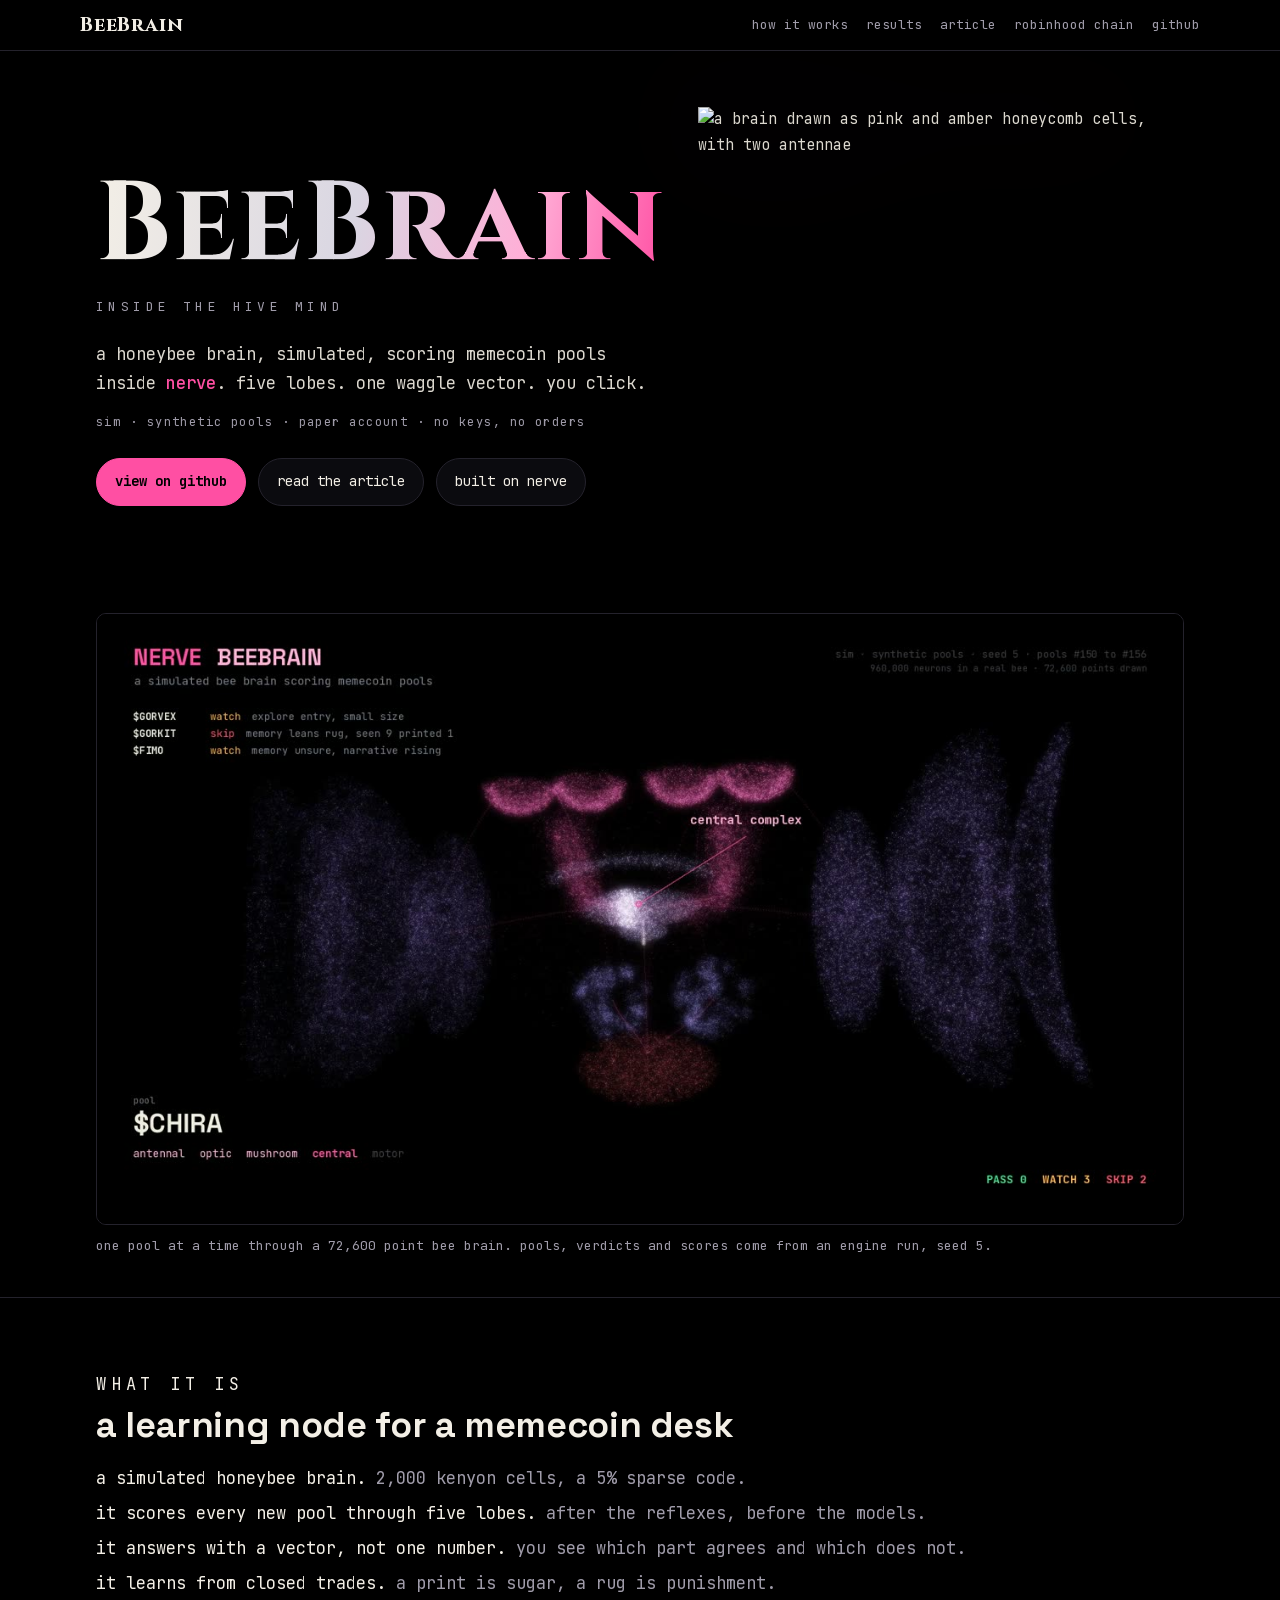
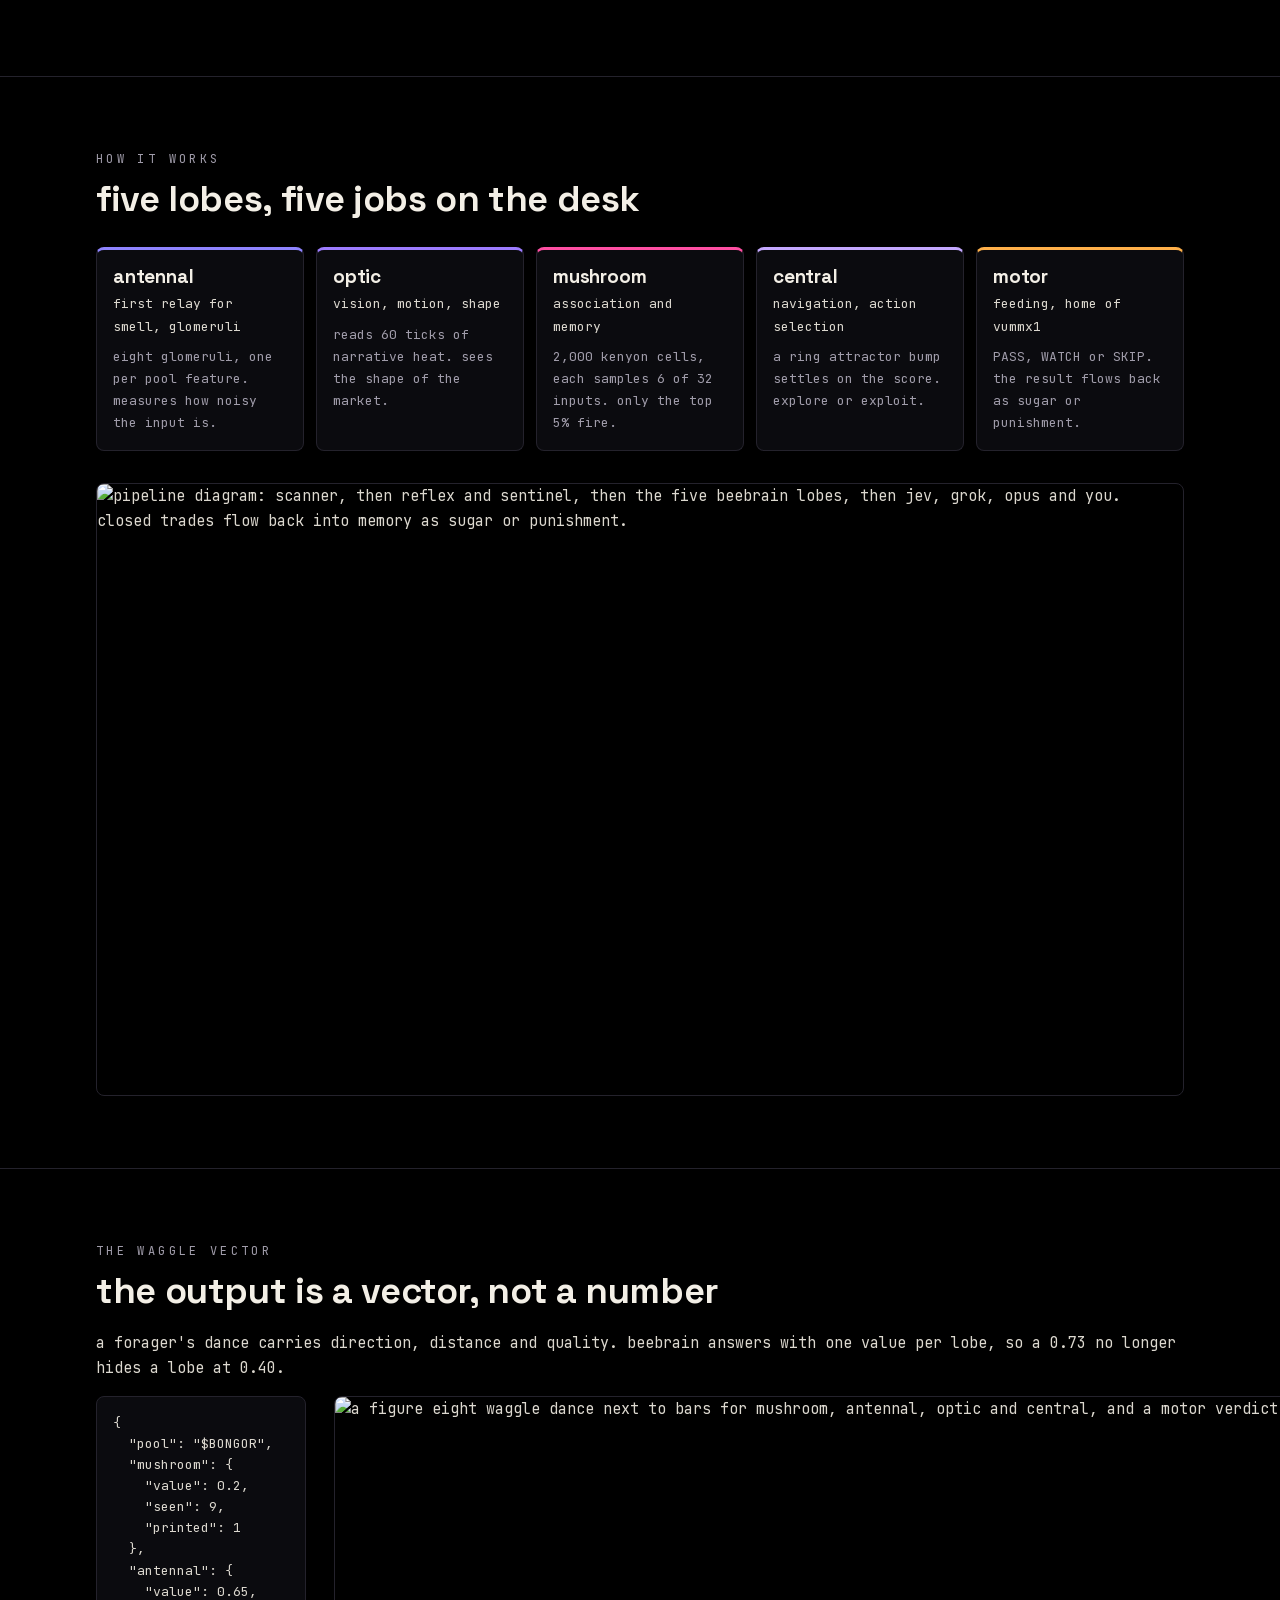
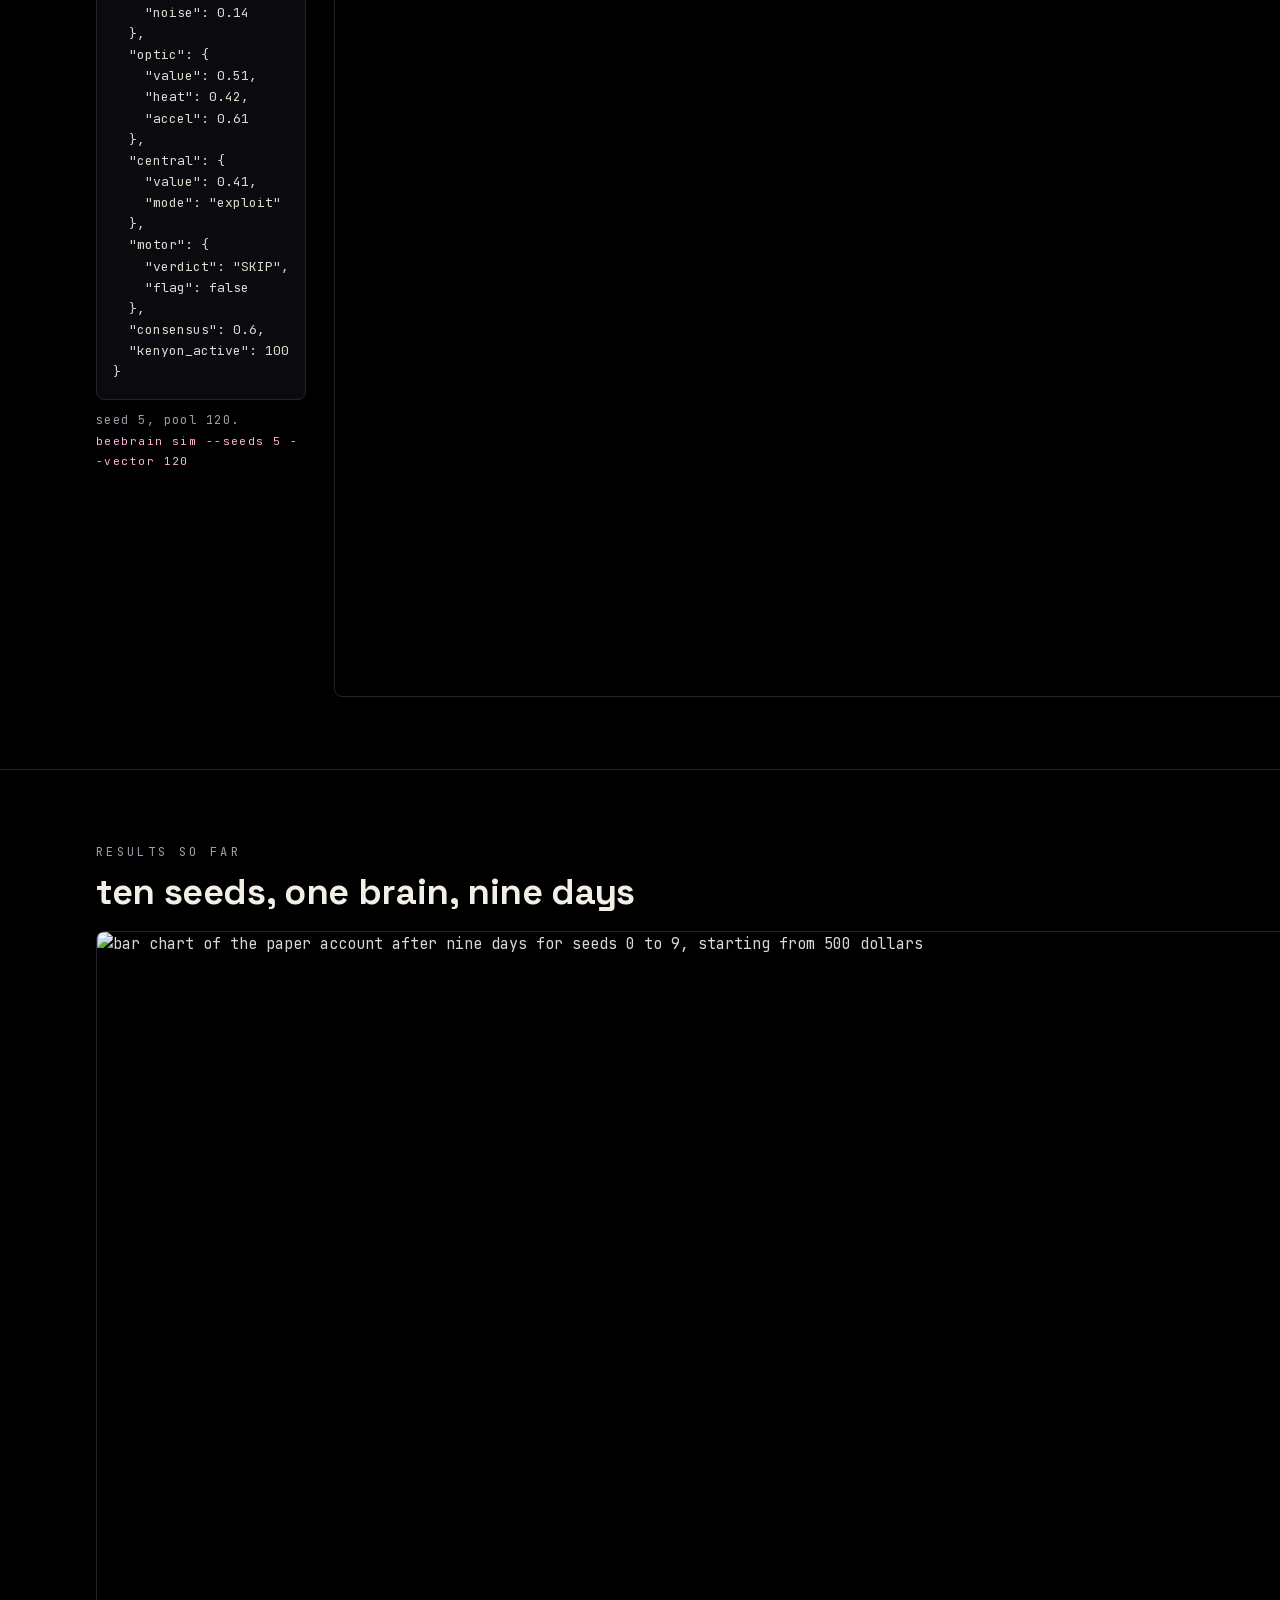
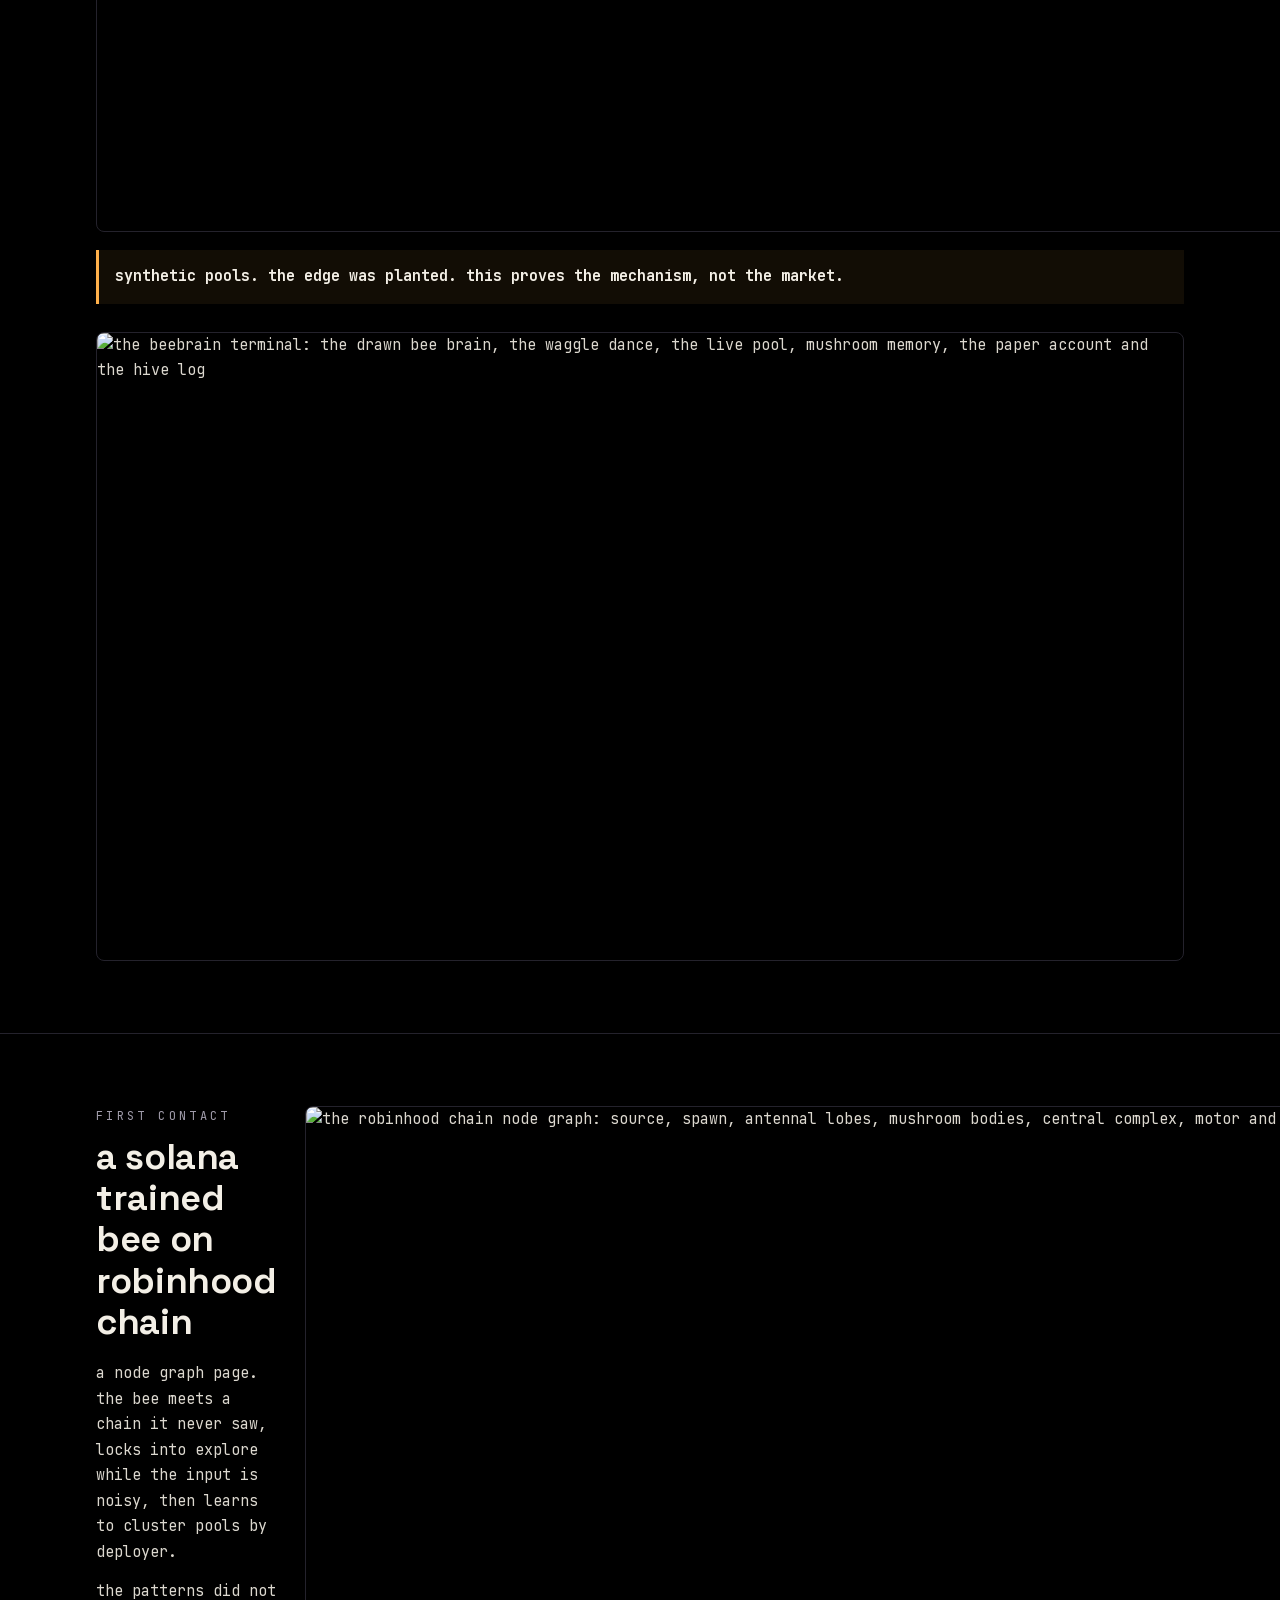
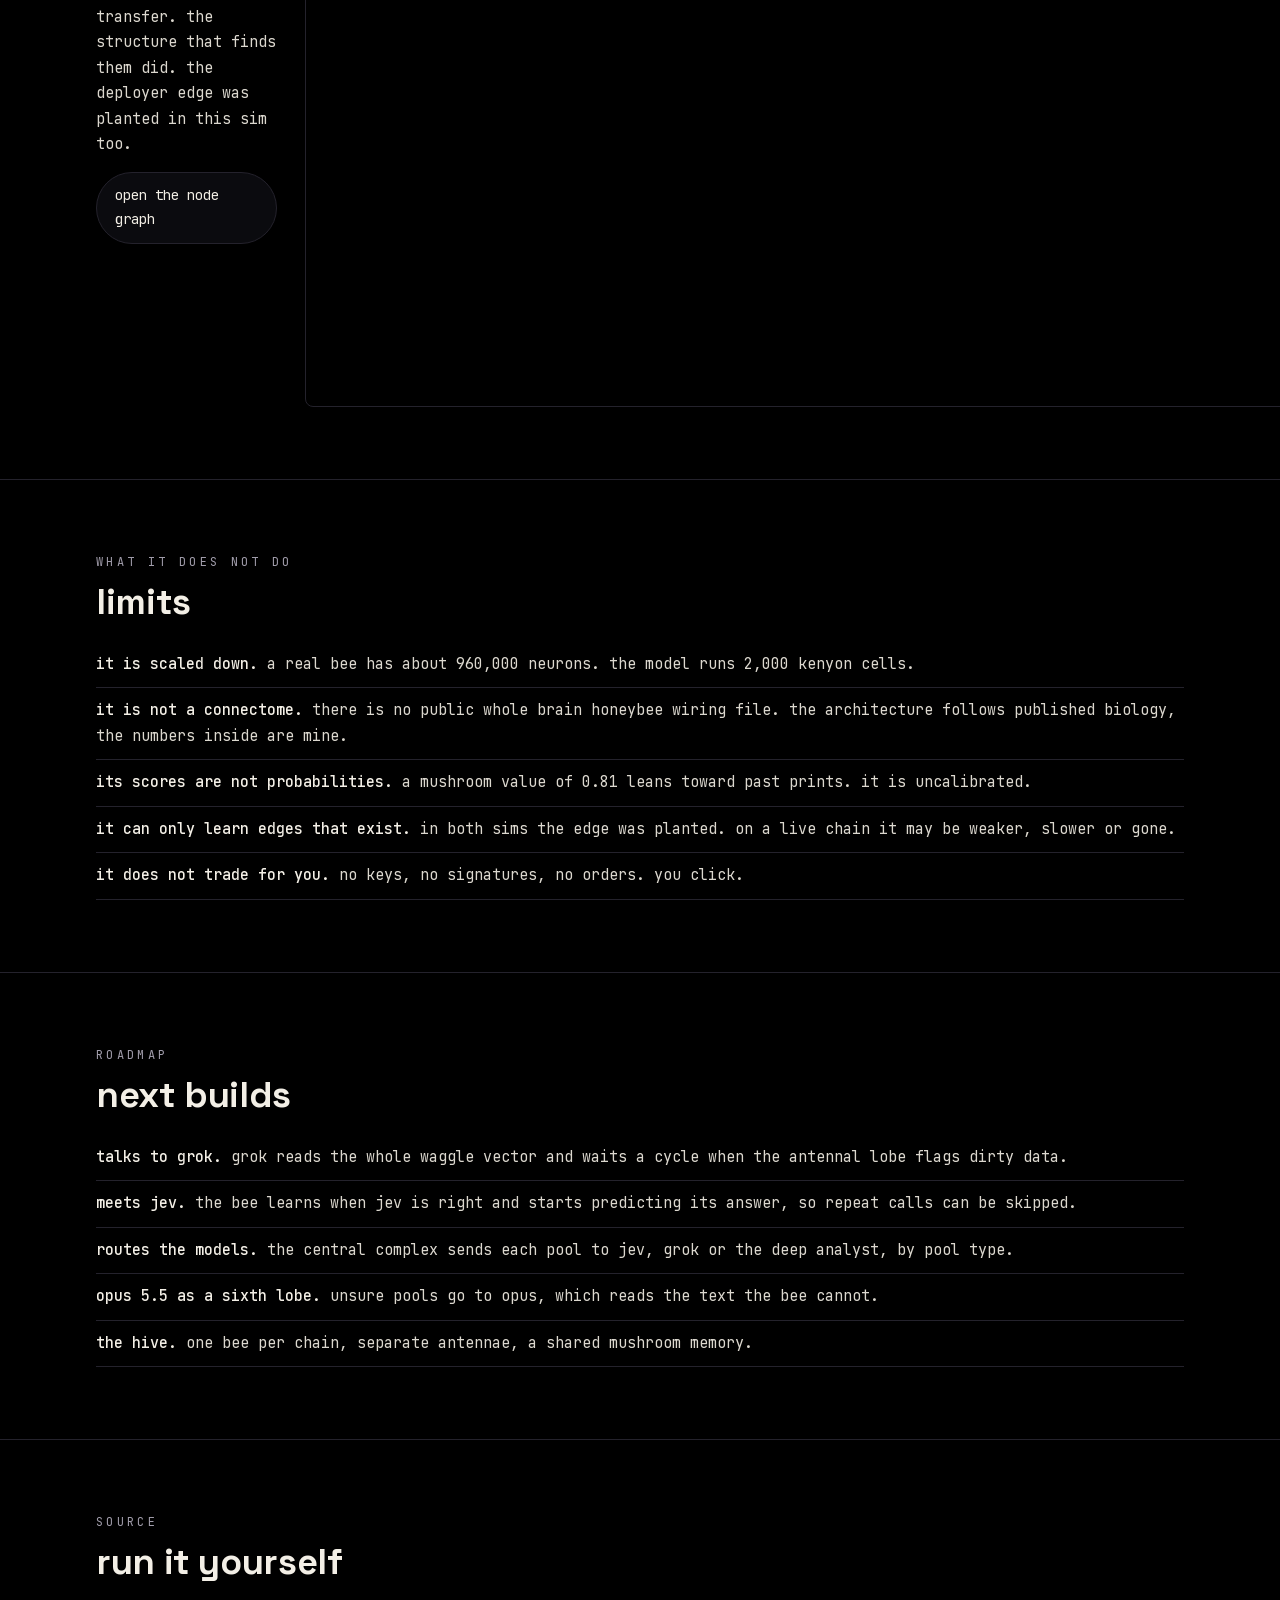
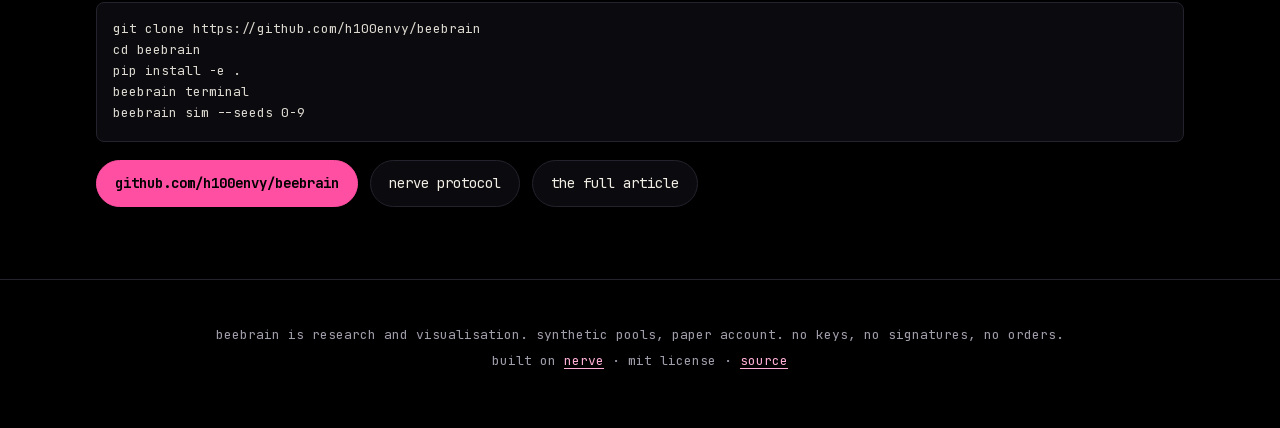
==== web/index.html @ fcd75af9 "add the static site web/index.html landing page with the 3d video (720p default, 1080p on wide scree" ====
<!doctype html>
<html lang="en">
<head>
<meta charset="utf-8">
<meta name="viewport" content="width=device-width, initial-scale=1">
<title>BeeBrain · NERVE</title>
<meta name="description" content="a honeybee brain, simulated, scoring memecoin pools inside nerve">
<meta name="theme-color" content="#000000">
<link rel="canonical" href="https://BEEBRAIN_DOMAIN/">
<meta property="og:type" content="website">
<meta property="og:site_name" content="BeeBrain">
<meta property="og:title" content="BeeBrain · NERVE">
<meta property="og:description" content="a honeybee brain, simulated, scoring memecoin pools inside nerve">
<meta property="og:url" content="https://BEEBRAIN_DOMAIN/">
<meta property="og:image" content="https://BEEBRAIN_DOMAIN/assets/brand/cover.png">
<meta property="og:image:width" content="1500">
<meta property="og:image:height" content="600">
<meta property="og:image:alt" content="a honeycomb brain with the BeeBrain wordmark">
<meta name="twitter:card" content="summary_large_image">
<meta name="twitter:title" content="BeeBrain · NERVE">
<meta name="twitter:description" content="a honeybee brain, simulated, scoring memecoin pools inside nerve">
<meta name="twitter:image" content="https://BEEBRAIN_DOMAIN/assets/brand/cover.png">
<link rel="icon" href="assets/brand/favicon.ico" sizes="any">
<link rel="icon" type="image/png" sizes="32x32" href="assets/brand/favicon-32.png">
<link rel="icon" type="image/png" sizes="16x16" href="assets/brand/favicon-16.png">
<link rel="apple-touch-icon" href="assets/brand/apple-touch-icon.png">
<link rel="preload" href="assets/fonts/jetbrainsmono-latin.woff2" as="font" type="font/woff2" crossorigin>
<link rel="preload" href="assets/fonts/cinzel-latin.woff2" as="font" type="font/woff2" crossorigin>
<link rel="stylesheet" href="assets/fonts/fonts.css">
<link rel="stylesheet" href="assets/site.css">
</head>
<body>
<a class="skip" href="#main">skip to content</a>
<header class="bar">
  <a class="mark" href="./">BeeBrain</a>
  <nav aria-label="site">
    <a href="#how">how it works</a>
    <a href="#results">results</a>
    <a href="article/">article</a>
    <a href="robinhood/">robinhood chain</a>
    <a href="https://github.com/h100envy/beebrain">github</a>
  </nav>
</header>

<main id="main">
<section class="hero">
  <div class="wrap">
    <div class="hero-grid">
      <div>
        <h1 class="wordmark">BeeBrain</h1>
        <p class="tagline">inside the hive mind</p>
        <p class="lede">a honeybee brain, simulated, scoring memecoin pools inside <b>nerve</b>. five lobes. one waggle vector. you click.</p>
        <p class="sim-tag">sim · synthetic pools · paper account · no keys, no orders</p>
        <div class="cta">
          <a class="btn primary" href="https://github.com/h100envy/beebrain">view on github</a>
          <a class="btn" href="article/">read the article</a>
          <a class="btn" href="https://github.com/h100envy/nerve">built on nerve</a>
        </div>
      </div>
      <div class="hero-art">
        <img src="assets/brand/avatar.png" width="800" height="800" alt="a brain drawn as pink and amber honeycomb cells, with two antennae">
      </div>
    </div>

    <div class="film">
      <figure>
        <div class="frame">
          <video autoplay muted loop playsinline preload="metadata" poster="assets/video/beebrain-3d-poster.jpg"
                 aria-label="a point cloud honeybee brain. a pool travels through the antennal lobes, optic lobes, mushroom bodies and central complex, and the motor lights up with the verdict.">
            <source src="assets/video/beebrain-3d-1080.mp4" type="video/mp4" media="(min-width: 1280px)">
            <source src="assets/video/beebrain-3d-720.mp4" type="video/mp4">
          </video>
          <img class="poster" src="assets/video/beebrain-3d-poster.jpg" width="1280" height="720" alt="the point cloud honeybee brain with a pool passing through the central complex">
        </div>
        <figcaption>one pool at a time through a 72,600 point bee brain. pools, verdicts and scores come from an engine run, seed 5.</figcaption>
      </figure>
    </div>
  </div>
</section>

<section id="what">
  <div class="wrap four">
    <p class="kicker">what it is</p>
    <h2>a learning node for a memecoin desk</h2>
    <p>a simulated honeybee brain. <span>2,000 kenyon cells, a 5% sparse code.</span></p>
    <p>it scores every new pool through five lobes. <span>after the reflexes, before the models.</span></p>
    <p>it answers with a vector, not one number. <span>you see which part agrees and which does not.</span></p>
    <p>it learns from closed trades. <span>a print is sugar, a rug is punishment.</span></p>
  </div>
</section>

<section id="how">
  <div class="wrap">
    <p class="kicker">how it works</p>
    <h2>five lobes, five jobs on the desk</h2>
    <div class="lobes">
      <div class="lobe" style="--c:#8f84ff">
        <h3>antennal</h3>
        <p class="bee">first relay for smell, glomeruli</p>
        <p>eight glomeruli, one per pool feature. measures how noisy the input is.</p>
      </div>
      <div class="lobe" style="--c:#9d7cff">
        <h3>optic</h3>
        <p class="bee">vision, motion, shape</p>
        <p>reads 60 ticks of narrative heat. sees the shape of the market.</p>
      </div>
      <div class="lobe" style="--c:#ff4fa3">
        <h3>mushroom</h3>
        <p class="bee">association and memory</p>
        <p>2,000 kenyon cells, each samples 6 of 32 inputs. only the top 5% fire.</p>
      </div>
      <div class="lobe" style="--c:#c4a8ff">
        <h3>central</h3>
        <p class="bee">navigation, action selection</p>
        <p>a ring attractor bump settles on the score. explore or exploit.</p>
      </div>
      <div class="lobe" style="--c:#ffb04a">
        <h3>motor</h3>
        <p class="bee">feeding, home of vummx1</p>
        <p>PASS, WATCH or SKIP. the result flows back as sugar or punishment.</p>
      </div>
    </div>
    <figure style="margin-top:32px">
      <img class="shot" src="assets/article/05-pipeline.png" width="1600" height="900" loading="lazy"
           alt="pipeline diagram: scanner, then reflex and sentinel, then the five beebrain lobes, then jev, grok, opus and you. closed trades flow back into memory as sugar or punishment.">
    </figure>
  </div>
</section>

<section id="waggle">
  <div class="wrap">
    <p class="kicker">the waggle vector</p>
    <h2>the output is a vector, not a number</h2>
    <p>a forager's dance carries direction, distance and quality. beebrain answers with one value per lobe, so a 0.73 no longer hides a lobe at 0.40.</p>
    <div class="two">
      <div>
        <!-- sim:vector -->
<pre><code>{
  &quot;pool&quot;: &quot;$BONGOR&quot;,
  &quot;mushroom&quot;: {
    &quot;value&quot;: 0.2,
    &quot;seen&quot;: 9,
    &quot;printed&quot;: 1
  },
  &quot;antennal&quot;: {
    &quot;value&quot;: 0.65,
    &quot;noise&quot;: 0.14
  },
  &quot;optic&quot;: {
    &quot;value&quot;: 0.51,
    &quot;heat&quot;: 0.42,
    &quot;accel&quot;: 0.61
  },
  &quot;central&quot;: {
    &quot;value&quot;: 0.41,
    &quot;mode&quot;: &quot;exploit&quot;
  },
  &quot;motor&quot;: {
    &quot;verdict&quot;: &quot;SKIP&quot;,
    &quot;flag&quot;: false
  },
  &quot;consensus&quot;: 0.6,
  &quot;kenyon_active&quot;: 100
}</code></pre>
<!-- /sim:vector -->
        <p class="sim-tag" style="margin-top:10px">seed 5, pool 120. <code>beebrain sim --seeds 5 --vector 120</code></p>
      </div>
      <figure>
        <img class="shot" src="assets/article/04-waggle-vector.png" width="1600" height="900" loading="lazy"
             alt="a figure eight waggle dance next to bars for mushroom, antennal, optic and central, and a motor verdict">
      </figure>
    </div>
  </div>
</section>

<section id="results">
  <div class="wrap">
    <p class="kicker">results so far</p>
    <h2>ten seeds, one brain, nine days</h2>
    <div class="two">
      <figure>
        <img class="shot" src="assets/article/06-solana-seeds.png" width="1600" height="900" loading="lazy"
             alt="bar chart of the paper account after nine days for seeds 0 to 9, starting from 500 dollars">
      </figure>
      <div>
        <!-- sim:seeds -->
<div class="table"><table><caption>paper account from $500, nine days of 40 synthetic pools, fees in. computed by <code>beebrain sim --seeds 0-9</code> when this page was built.</caption><thead><tr><th scope="col">run</th><th scope="col">final</th><th scope="col">trades</th><th scope="col">wins</th><th scope="col">max drawdown</th></tr></thead><tbody><tr class="up"><td>seed 6</td><td>$6,966</td><td>49</td><td>67%</td><td>-22%</td></tr><tr class="up"><td>seed 8</td><td>$6,661</td><td>43</td><td>65%</td><td>-15%</td></tr><tr class="up"><td>seed 4</td><td>$2,942</td><td>41</td><td>59%</td><td>-18%</td></tr><tr class="up"><td>seed 7</td><td>$1,998</td><td>39</td><td>62%</td><td>-22%</td></tr><tr class="up"><td>seed 1</td><td>$1,695</td><td>30</td><td>67%</td><td>-16%</td></tr><tr class="up"><td>seed 5</td><td>$1,526</td><td>40</td><td>55%</td><td>-22%</td></tr><tr class="up"><td>seed 9</td><td>$1,049</td><td>27</td><td>56%</td><td>-21%</td></tr><tr class="up"><td>seed 3</td><td>$754</td><td>22</td><td>36%</td><td>-20%</td></tr><tr class="up"><td>seed 0</td><td>$589</td><td>19</td><td>42%</td><td>-12%</td></tr><tr class="down"><td>seed 2</td><td>$486</td><td>25</td><td>44%</td><td>-31%</td></tr></tbody></table></div>
<!-- /sim:seeds -->
      </div>
    </div>
    <p class="caveat"><strong>synthetic pools. the edge was planted. this proves the mechanism, not the market.</strong></p>
    <figure style="margin-top:28px">
      <img class="shot" src="assets/article/07-terminal-solana.png" width="1620" height="936" loading="lazy"
           alt="the beebrain terminal: the drawn bee brain, the waggle dance, the live pool, mushroom memory, the paper account and the hive log">
    </figure>
  </div>
</section>

<section id="robinhood">
  <div class="wrap two">
    <div>
      <p class="kicker">first contact</p>
      <h2>a solana trained bee on robinhood chain</h2>
      <p>a node graph page. the bee meets a chain it never saw, locks into explore while the input is noisy, then learns to cluster pools by deployer.</p>
      <p>the patterns did not transfer. the structure that finds them did. the deployer edge was planted in this sim too.</p>
      <div class="links"><a class="btn" href="robinhood/">open the node graph</a></div>
    </div>
    <figure>
      <img class="shot" src="assets/article/08-robinhood-first-contact.png" width="1600" height="900" loading="lazy"
           alt="the robinhood chain node graph: source, spawn, antennal lobes, mushroom bodies, central complex, motor and you">
    </figure>
  </div>
</section>

<section id="limits">
  <div class="wrap">
    <p class="kicker">what it does not do</p>
    <h2>limits</h2>
    <ul class="plain">
      <li><b>it is scaled down.</b> a real bee has about 960,000 neurons. the model runs 2,000 kenyon cells.</li>
      <li><b>it is not a connectome.</b> there is no public whole brain honeybee wiring file. the architecture follows published biology, the numbers inside are mine.</li>
      <li><b>its scores are not probabilities.</b> a mushroom value of 0.81 leans toward past prints. it is uncalibrated.</li>
      <li><b>it can only learn edges that exist.</b> in both sims the edge was planted. on a live chain it may be weaker, slower or gone.</li>
      <li><b>it does not trade for you.</b> no keys, no signatures, no orders. you click.</li>
    </ul>
  </div>
</section>

<section id="roadmap">
  <div class="wrap">
    <p class="kicker">roadmap</p>
    <h2>next builds</h2>
    <ul class="plain">
      <li><b>talks to grok.</b> grok reads the whole waggle vector and waits a cycle when the antennal lobe flags dirty data.</li>
      <li><b>meets jev.</b> the bee learns when jev is right and starts predicting its answer, so repeat calls can be skipped.</li>
      <li><b>routes the models.</b> the central complex sends each pool to jev, grok or the deep analyst, by pool type.</li>
      <li><b>opus 5.5 as a sixth lobe.</b> unsure pools go to opus, which reads the text the bee cannot.</li>
      <li><b>the hive.</b> one bee per chain, separate antennae, a shared mushroom memory.</li>
    </ul>
  </div>
</section>

<section id="links">
  <div class="wrap">
    <p class="kicker">source</p>
    <h2>run it yourself</h2>
    <pre><code>git clone https://github.com/h100envy/beebrain
cd beebrain
pip install -e .
beebrain terminal
beebrain sim --seeds 0-9</code></pre>
    <div class="links" style="margin-top:18px">
      <a class="btn primary" href="https://github.com/h100envy/beebrain">github.com/h100envy/beebrain</a>
      <a class="btn" href="https://github.com/h100envy/nerve">nerve protocol</a>
      <a class="btn" href="article/">the full article</a>
    </div>
  </div>
</section>
</main>

<footer class="foot">
  <p>beebrain is research and visualisation. synthetic pools, paper account. no keys, no signatures, no orders.</p>
  <p>built on <a href="https://github.com/h100envy/nerve">nerve</a> · mit license · <a href="https://github.com/h100envy/beebrain">source</a></p>
</footer>
<script>
  // reduced motion: keep the poster, never start the video
  (function () {
    var v = document.querySelector(".frame video");
    if (!v || !window.matchMedia) return;
    var mq = window.matchMedia("(prefers-reduced-motion: reduce)");
    function apply() { if (mq.matches) { v.pause(); v.removeAttribute("autoplay"); } else { v.play().catch(function () {}); } }
    apply();
    if (mq.addEventListener) mq.addEventListener("change", apply);
  })();
</script>
</body>
</html>
---- web/assets/fonts/fonts.css ----
/* self hosted, latin subset. licenses: OFL-*.txt in this folder */
@font-face{font-family:"Cinzel";font-style:normal;font-weight:400 900;font-display:swap;src:url("cinzel-latin.woff2") format("woff2")}
@font-face{font-family:"Space Grotesk";font-style:normal;font-weight:300 700;font-display:swap;src:url("spacegrotesk-latin.woff2") format("woff2")}
@font-face{font-family:"JetBrains Mono";font-style:normal;font-weight:100 800;font-display:swap;src:url("jetbrainsmono-latin.woff2") format("woff2")}
---- web/assets/site.css ----
/* beebrain site. black, pink, soft pink, amber, bone. no framework. */
:root {
  --bg: #000;
  --panel: #0b0b0f;
  --line: #24222c;
  --pink: #ff4fa3;
  --pink-soft: #ffafd7;
  --amber: #ffb04a;
  --bone: #f3efe6;
  --text: #dcd8cf;
  --dim: #a09caa;
  --faint: #6f6b78;
  --green: #3fe08a;
  --red: #ff6b7e;
  --mono: "JetBrains Mono", ui-monospace, Menlo, Consolas, monospace;
  --sans: "Space Grotesk", system-ui, -apple-system, sans-serif;
  --serif: "Cinzel", Georgia, serif;
  --w: 1120px;
  color-scheme: dark;
}

*, *::before, *::after { box-sizing: border-box; }
html { -webkit-text-size-adjust: 100%; scroll-behavior: smooth; }
body {
  margin: 0; background: var(--bg); color: var(--text);
  font: 15px/1.7 var(--mono); overflow-x: hidden;
}
img, video { max-width: 100%; height: auto; display: block; }
a { color: var(--pink-soft); text-underline-offset: 3px; text-decoration-thickness: 1px; }
a:hover { color: var(--pink); }
:focus-visible { outline: 2px solid var(--amber); outline-offset: 3px; border-radius: 2px; }
code { font-family: var(--mono); font-size: .92em; color: var(--pink-soft); }
h1, h2, h3 { font-family: var(--sans); color: var(--bone); letter-spacing: -.01em; line-height: 1.15; font-weight: 700; }
h2 { font-size: clamp(26px, 4vw, 36px); margin: 0 0 18px; }
h3 { font-size: 19px; margin: 0 0 6px; }
p { margin: 0 0 14px; }
strong { color: var(--bone); }

.skip { position: absolute; left: -9999px; top: 8px; background: var(--amber); color: #000; padding: 8px 12px; z-index: 10; }
.skip:focus { left: 8px; }

/* top bar */
.bar {
  position: sticky; top: 0; z-index: 5; display: flex; align-items: center; justify-content: space-between;
  gap: 16px; padding: 14px max(16px, calc((100% - var(--w)) / 2));
  background: rgba(0, 0, 0, .82); backdrop-filter: blur(8px); border-bottom: 1px solid var(--line);
}
.mark { font: 700 20px/1 var(--serif); letter-spacing: .04em; color: var(--bone); text-decoration: none; }
.bar nav { display: flex; gap: 18px; flex-wrap: wrap; justify-content: flex-end; }
.bar nav a { color: var(--dim); text-decoration: none; font-size: 13px; }
.bar nav a:hover { color: var(--bone); }

.wrap { max-width: var(--w); margin: 0 auto; padding: 0 16px; }
section { padding: 72px 0; border-top: 1px solid var(--line); }
.kicker { font-size: 12px; letter-spacing: .28em; text-transform: uppercase; color: var(--dim); margin: 0 0 10px; }
.sim-tag { font-size: 12px; letter-spacing: .12em; color: var(--dim); margin: 0; }

/* hero */
.hero { padding: 56px 0 40px; border-top: 0; }
.hero-grid { display: grid; grid-template-columns: 1.05fr .95fr; gap: 32px; align-items: center; }
.wordmark {
  font: 700 clamp(52px, 10vw, 112px)/1 var(--serif); letter-spacing: .02em; margin: 0 0 14px;
  background: linear-gradient(100deg, var(--bone) 0%, #d9d6e2 45%, var(--pink-soft) 75%, var(--pink) 100%);
  -webkit-background-clip: text; background-clip: text; color: transparent;
}
.tagline { font-size: 13px; letter-spacing: .34em; text-transform: uppercase; color: var(--dim); margin: 0 0 22px; }
.lede { font-size: 17px; color: var(--text); max-width: 34em; }
.lede b { color: var(--pink); font-weight: 500; }
.cta { display: flex; gap: 12px; flex-wrap: wrap; margin-top: 26px; }
.btn {
  display: inline-block; padding: 11px 18px; border: 1px solid var(--line); border-radius: 999px;
  color: var(--bone); text-decoration: none; font-size: 14px; background: var(--panel);
}
.btn:hover { border-color: var(--pink); color: var(--bone); }
.btn.primary { background: var(--pink); border-color: var(--pink); color: #000; font-weight: 700; }
.btn.primary:hover { background: var(--pink-soft); border-color: var(--pink-soft); color: #000; }
.hero-art img { width: 100%; max-width: 520px; margin-left: auto; filter: drop-shadow(0 0 60px rgba(255, 79, 163, .18)); }

.film { margin-top: 44px; }
.film figure { margin: 0; }
.frame { position: relative; border: 1px solid var(--line); border-radius: 10px; overflow: hidden; background: #000; aspect-ratio: 16 / 9; }
.frame video, .frame .poster { width: 100%; height: 100%; object-fit: cover; }
.frame .poster { display: none; }
.film figcaption { font-size: 13px; color: var(--dim); margin-top: 10px; }
@media (prefers-reduced-motion: reduce) {
  html { scroll-behavior: auto; }
  .frame video { display: none; }
  .frame .poster { display: block; }
}

/* blocks */
.four p { font-size: 17px; margin: 0 0 6px; color: var(--bone); }
.four p span { color: var(--dim); }
.lobes { display: grid; grid-template-columns: repeat(5, 1fr); gap: 12px; margin-top: 26px; }
.lobe { border: 1px solid var(--line); border-top: 3px solid var(--c, var(--pink)); border-radius: 8px; padding: 16px; background: var(--panel); }
.lobe p { font-size: 13px; color: var(--dim); margin: 0; }
.lobe .bee { color: var(--text); margin-bottom: 8px; }
.two { display: grid; grid-template-columns: 1fr 1fr; gap: 28px; align-items: start; }
pre { margin: 0; background: var(--panel); border: 1px solid var(--line); border-radius: 8px; padding: 16px; overflow-x: auto; font-size: 13px; line-height: 1.55; }
pre code { color: var(--text); font-size: 13px; }
figure { margin: 0; }
.shot { border: 1px solid var(--line); border-radius: 8px; }
.caveat { margin-top: 18px; padding: 14px 16px; border-left: 3px solid var(--amber); background: #120d05; color: var(--bone); }
.table { overflow-x: auto; margin: 18px 0; }
table { width: 100%; border-collapse: collapse; font-size: 14px; }
caption { text-align: left; color: var(--dim); font-size: 13px; padding-bottom: 8px; }
th, td { text-align: left; padding: 8px 10px; border-bottom: 1px solid var(--line); vertical-align: top; }
th { color: var(--bone); font-weight: 500; }
tr.up td:nth-child(2) { color: var(--green); }
tr.down td:nth-child(2) { color: var(--red); }
ul.plain { list-style: none; padding: 0; margin: 0; }
ul.plain li { padding: 10px 0; border-bottom: 1px solid var(--line); }
ul.plain li b { color: var(--bone); font-weight: 500; }
.links { display: flex; gap: 12px; flex-wrap: wrap; }

.foot { padding: 40px 16px 56px; text-align: center; color: var(--dim); font-size: 13px; border-top: 1px solid var(--line); }
.foot p { margin: 4px 0; }

/* article */
.article main { max-width: 760px; margin: 0 auto; padding: 40px 16px 24px; }
.prose h1 { font-size: clamp(30px, 5vw, 44px); margin: 18px 0 10px; }
.prose h2 { font-size: clamp(22px, 3.4vw, 28px); margin: 48px 0 14px; }
.prose img { border-radius: 8px; border: 1px solid var(--line); margin: 8px 0; }
.prose figure { margin: 24px 0; }
.prose figcaption { font-size: 12px; color: var(--dim); margin-top: 6px; }
.prose ul, .prose ol { padding-left: 22px; }
.prose li { margin: 6px 0; }

/* 404 */
.lost { min-height: 70vh; display: grid; place-content: center; text-align: center; padding: 16px; }
.lost h1 { font: 700 clamp(48px, 12vw, 96px)/1 var(--serif); margin: 0 0 12px; }

@media (max-width: 900px) {
  .hero-grid, .two { grid-template-columns: 1fr; }
  .hero-art { order: -1; }
  .hero-art img { margin: 0 auto; max-width: 340px; }
  .lobes { grid-template-columns: 1fr 1fr; }
}
@media (max-width: 480px) {
  body { font-size: 14px; }
  section { padding: 52px 0; }
  .lobes { grid-template-columns: 1fr; }
  .bar nav { gap: 12px; }
  .bar nav a { font-size: 12px; }
  .lede { font-size: 15px; }
  .tagline { letter-spacing: .2em; }
}
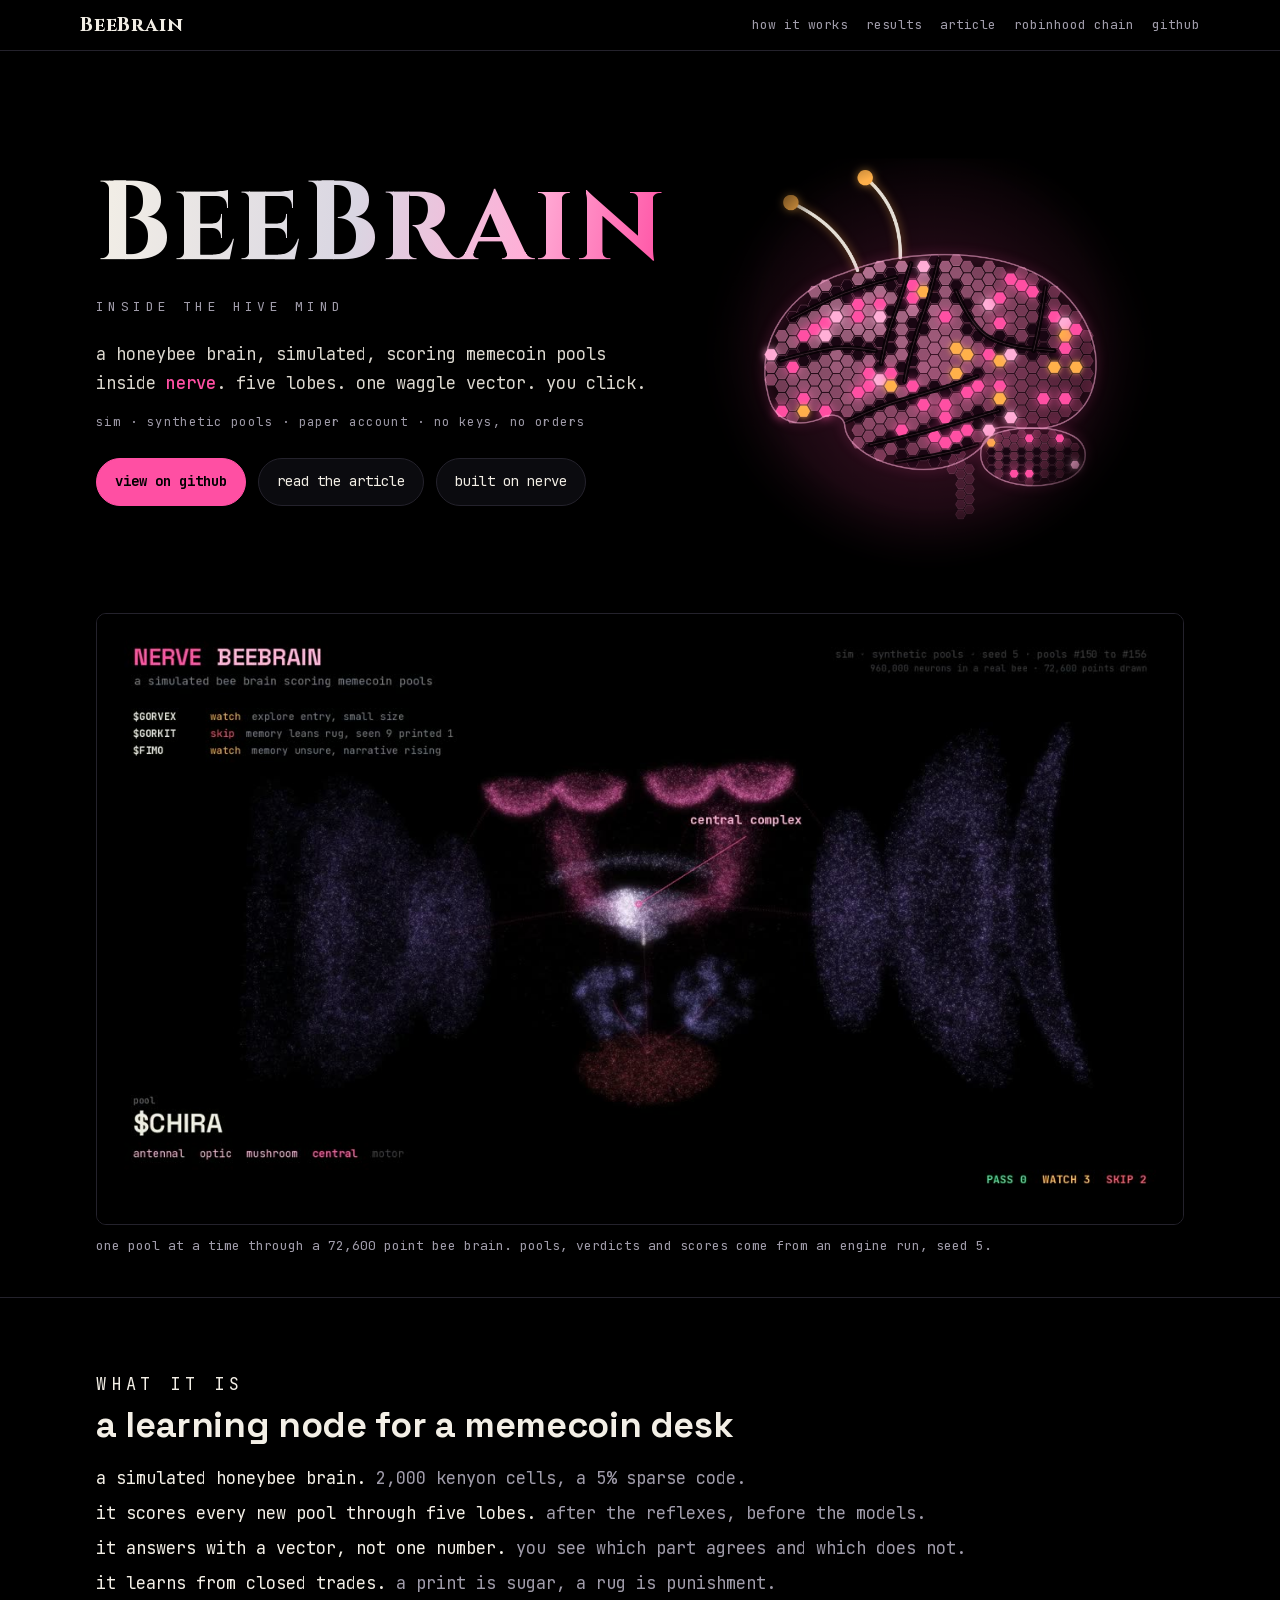
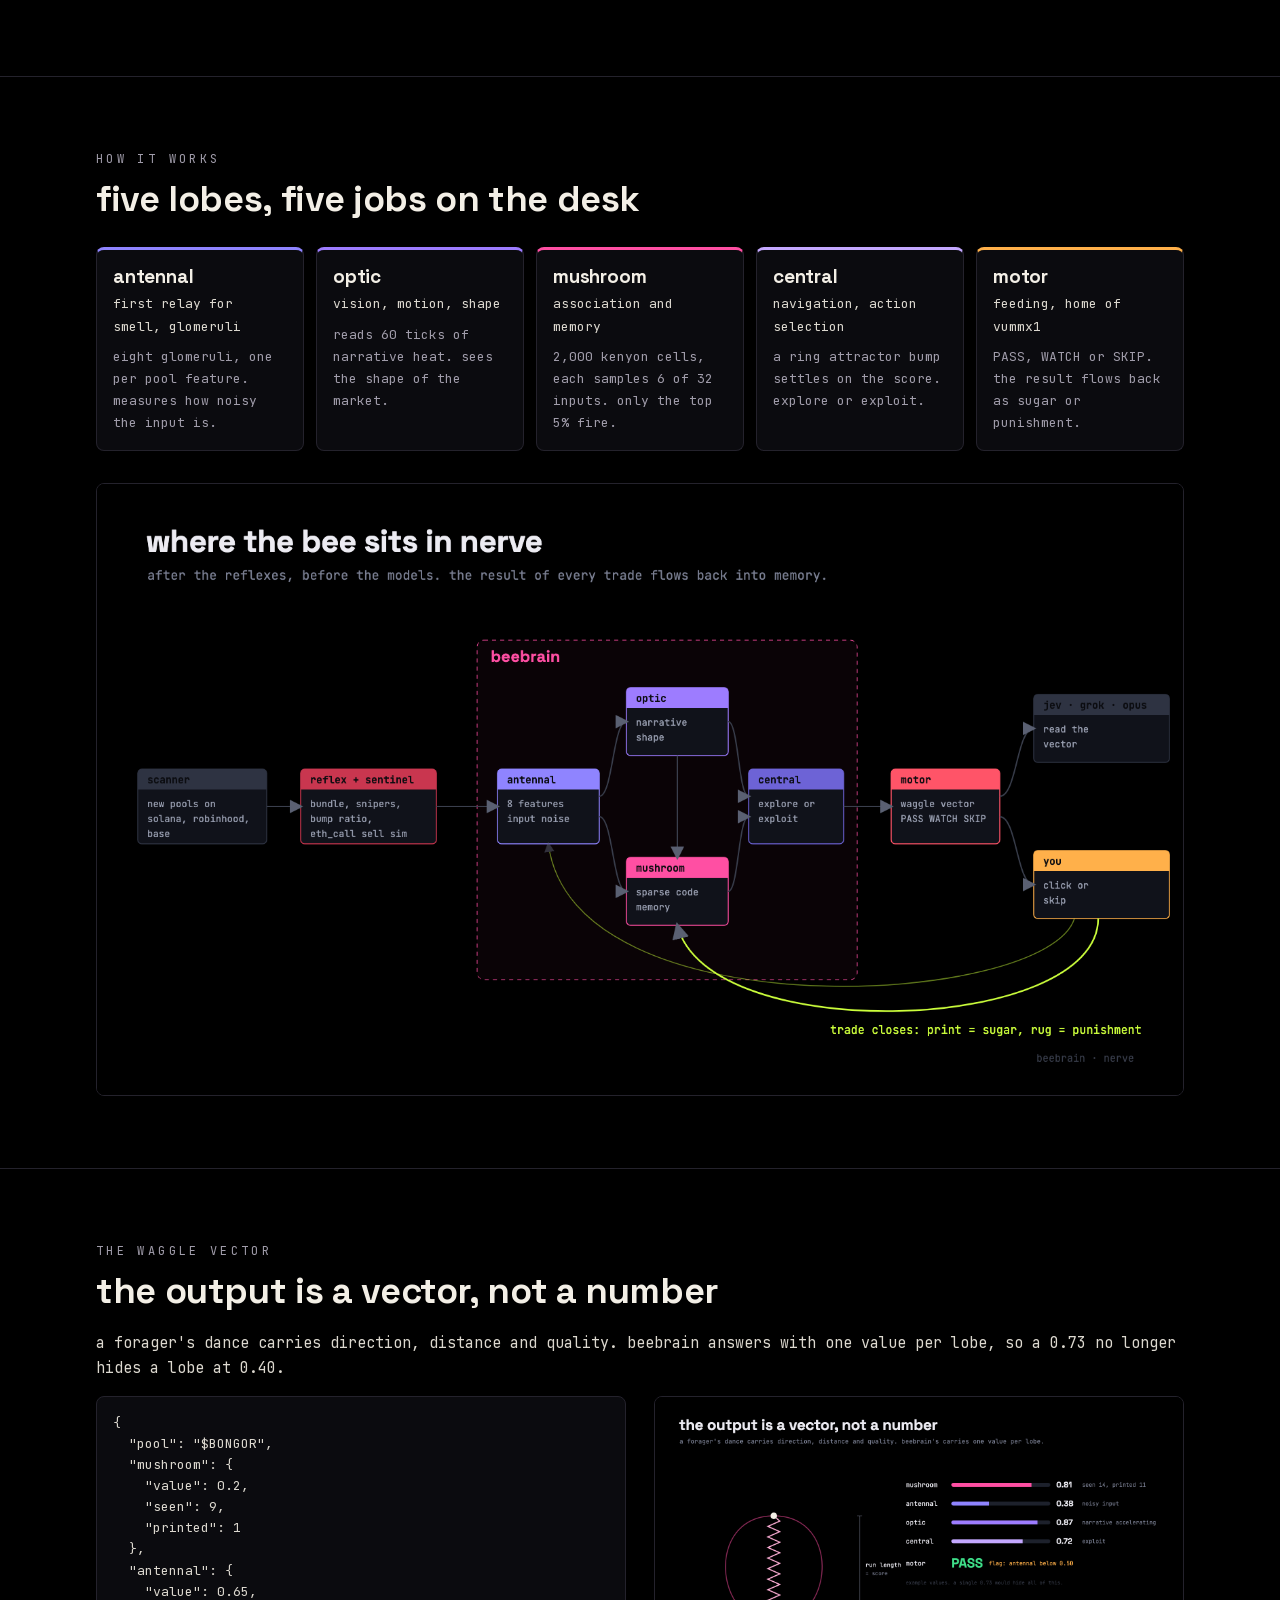
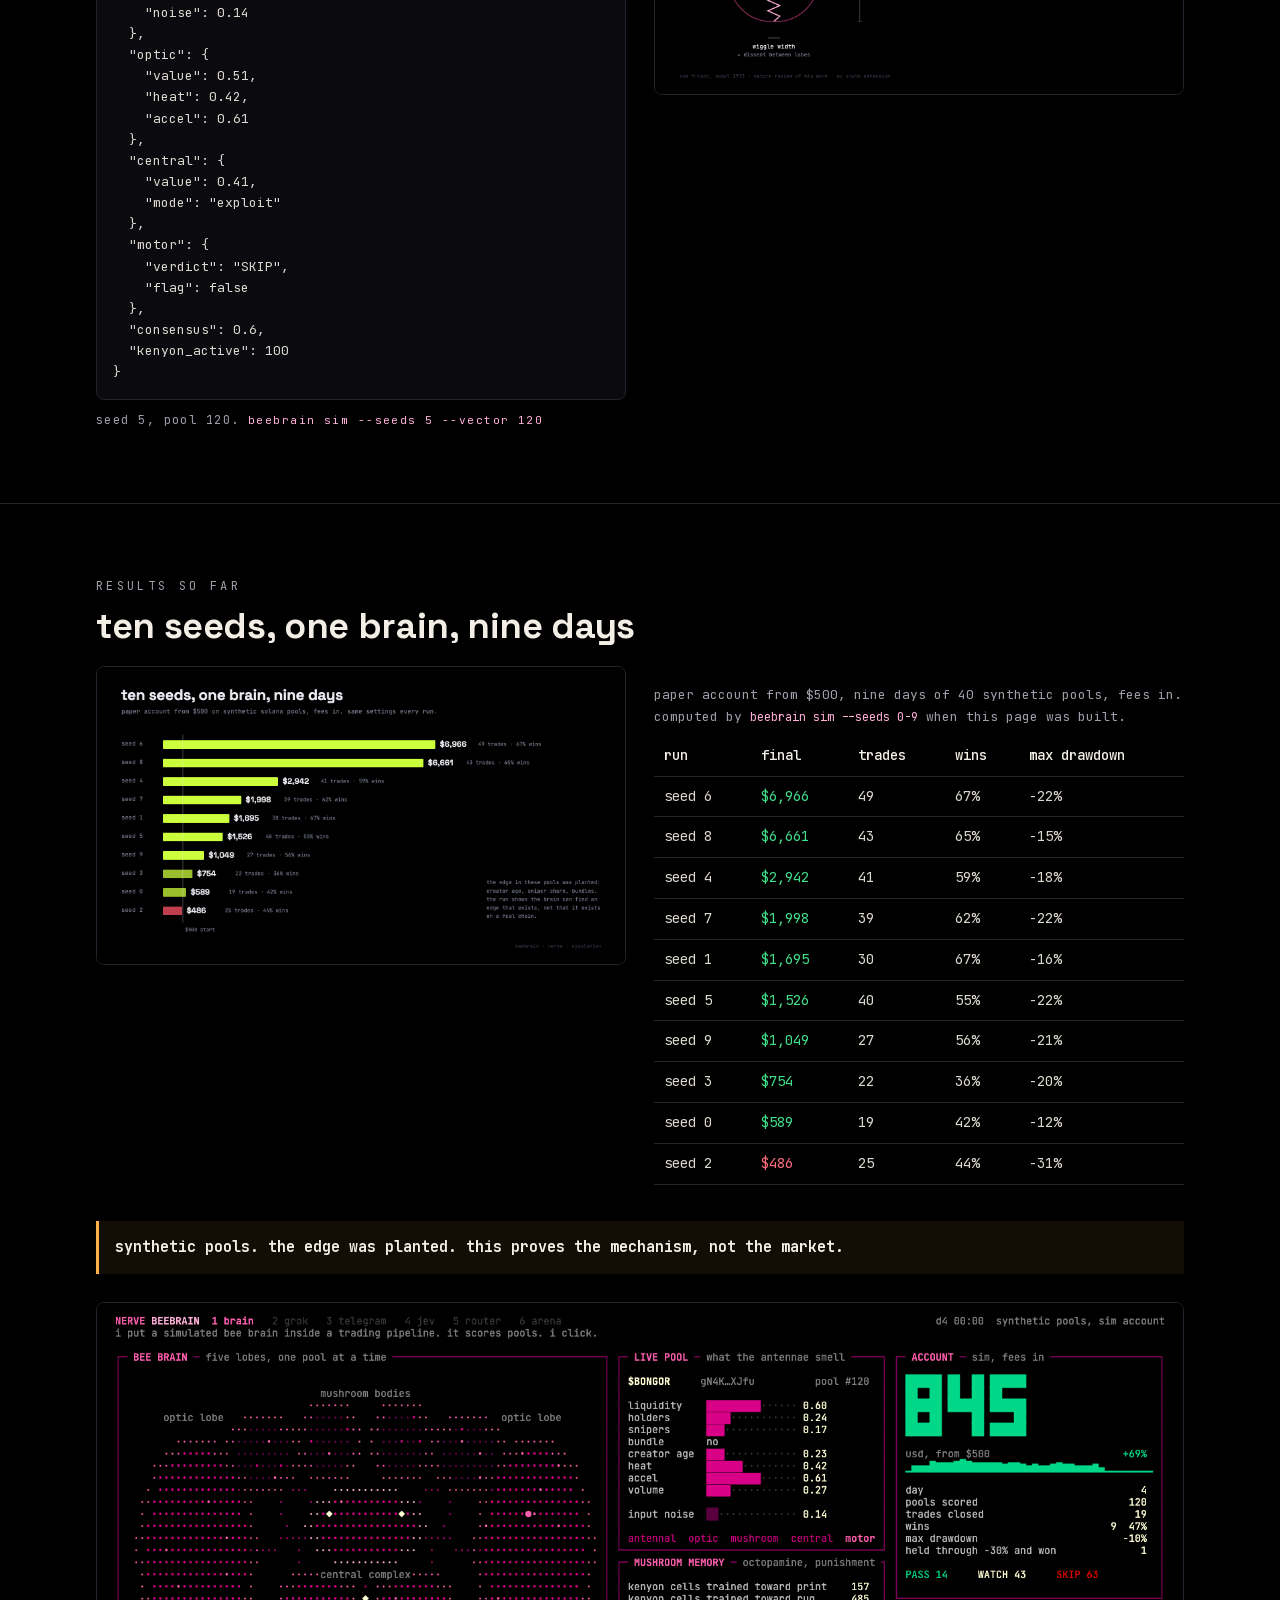
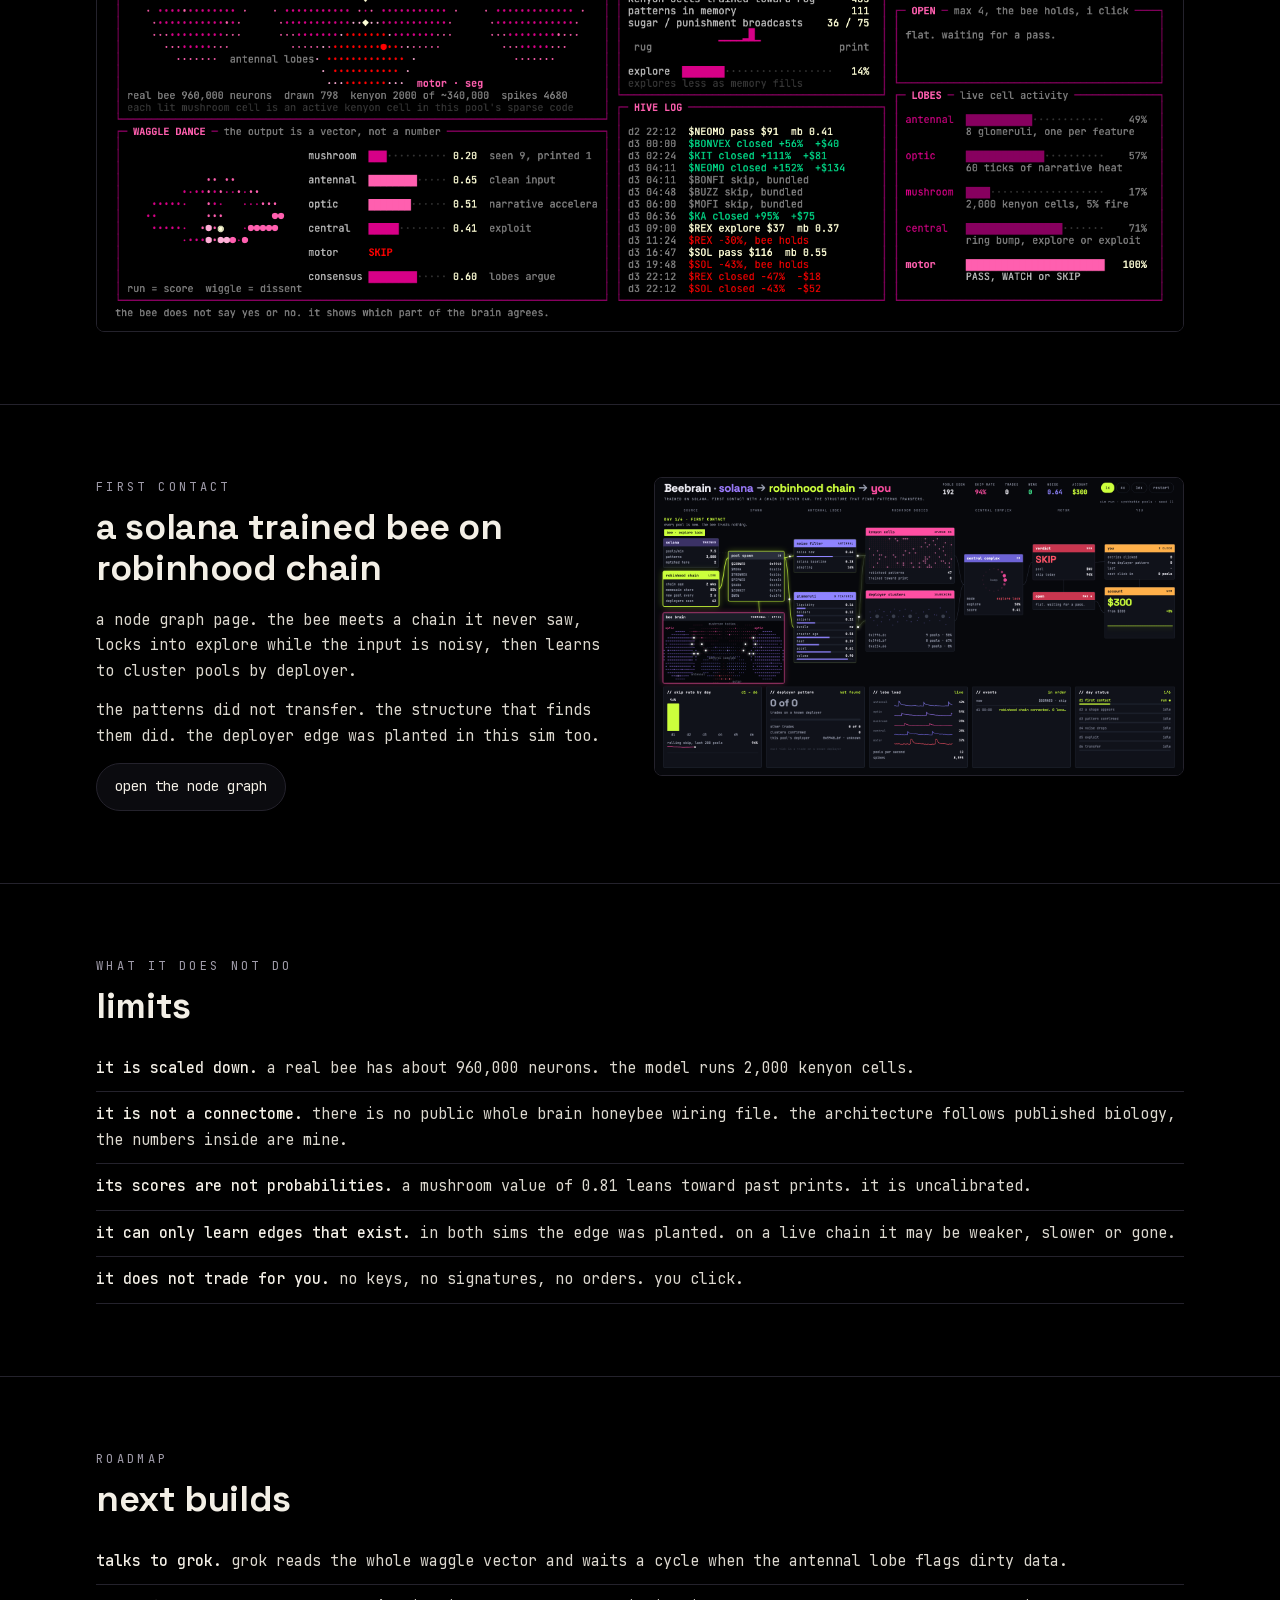
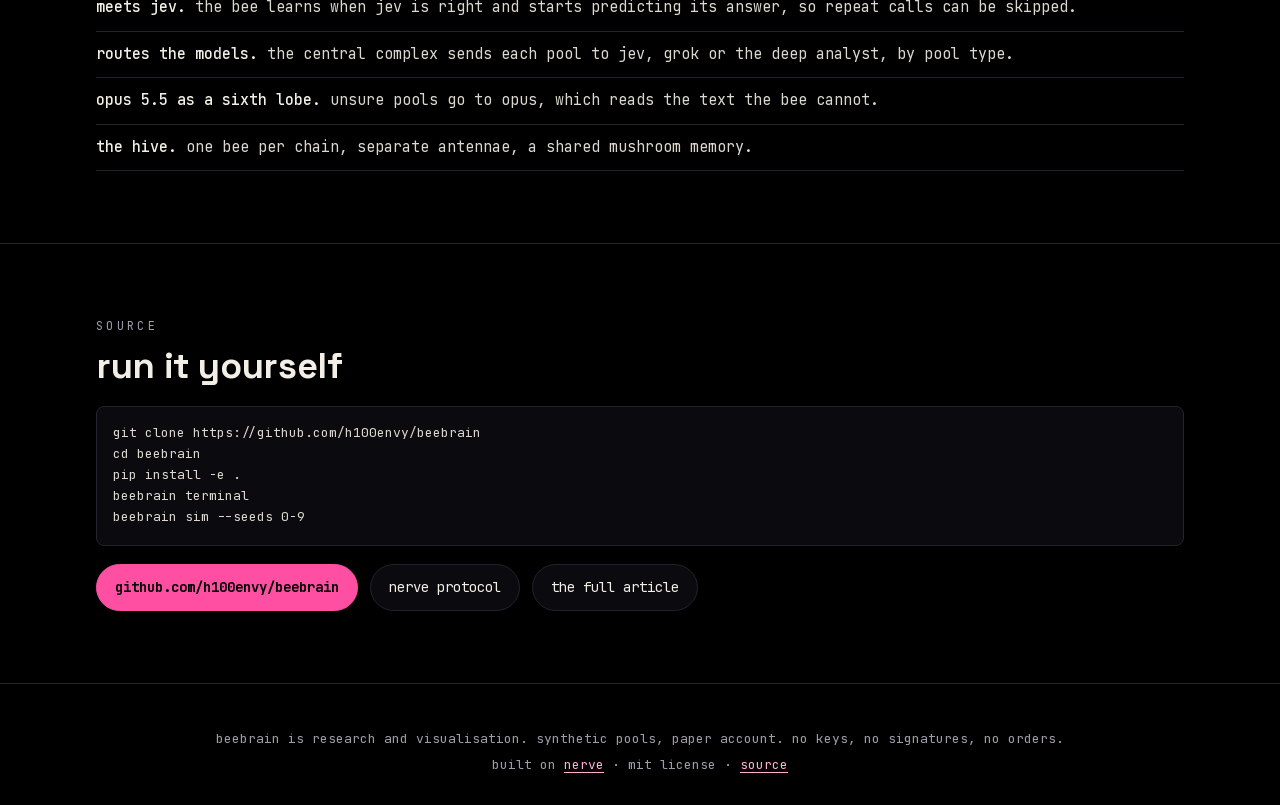
==== commit ae653298: "final pass: accessibility and exfat fixes fade the hero art edge, keep the mobile nav to one line, r" ====
--- a/web/index.html
+++ b/web/index.html
@@ -34,8 +34,8 @@
 <header class="bar">
   <a class="mark" href="./">BeeBrain</a>
   <nav aria-label="site">
-    <a href="#how">how it works</a>
-    <a href="#results">results</a>
+    <a class="wide-only" href="#how">how it works</a>
+    <a class="wide-only" href="#results">results</a>
     <a href="article/">article</a>
     <a href="robinhood/">robinhood chain</a>
     <a href="https://github.com/h100envy/beebrain">github</a>
--- a/web/assets/site.css
+++ b/web/assets/site.css
@@ -74,7 +74,11 @@
 .btn:hover { border-color: var(--pink); color: var(--bone); }
 .btn.primary { background: var(--pink); border-color: var(--pink); color: #000; font-weight: 700; }
 .btn.primary:hover { background: var(--pink-soft); border-color: var(--pink-soft); color: #000; }
-.hero-art img { width: 100%; max-width: 520px; margin-left: auto; filter: drop-shadow(0 0 60px rgba(255, 79, 163, .18)); }
+.hero-art img {
+  width: 100%; max-width: 520px; margin-left: auto;
+  -webkit-mask-image: radial-gradient(circle at 50% 50%, #000 52%, transparent 71%);
+  mask-image: radial-gradient(circle at 50% 50%, #000 52%, transparent 71%);
+}
 
 .film { margin-top: 44px; }
 .film figure { margin: 0; }
@@ -142,6 +146,7 @@
   .lobes { grid-template-columns: 1fr; }
   .bar nav { gap: 12px; }
   .bar nav a { font-size: 12px; }
+  .bar nav .wide-only { display: none; }
   .lede { font-size: 15px; }
   .tagline { letter-spacing: .2em; }
 }
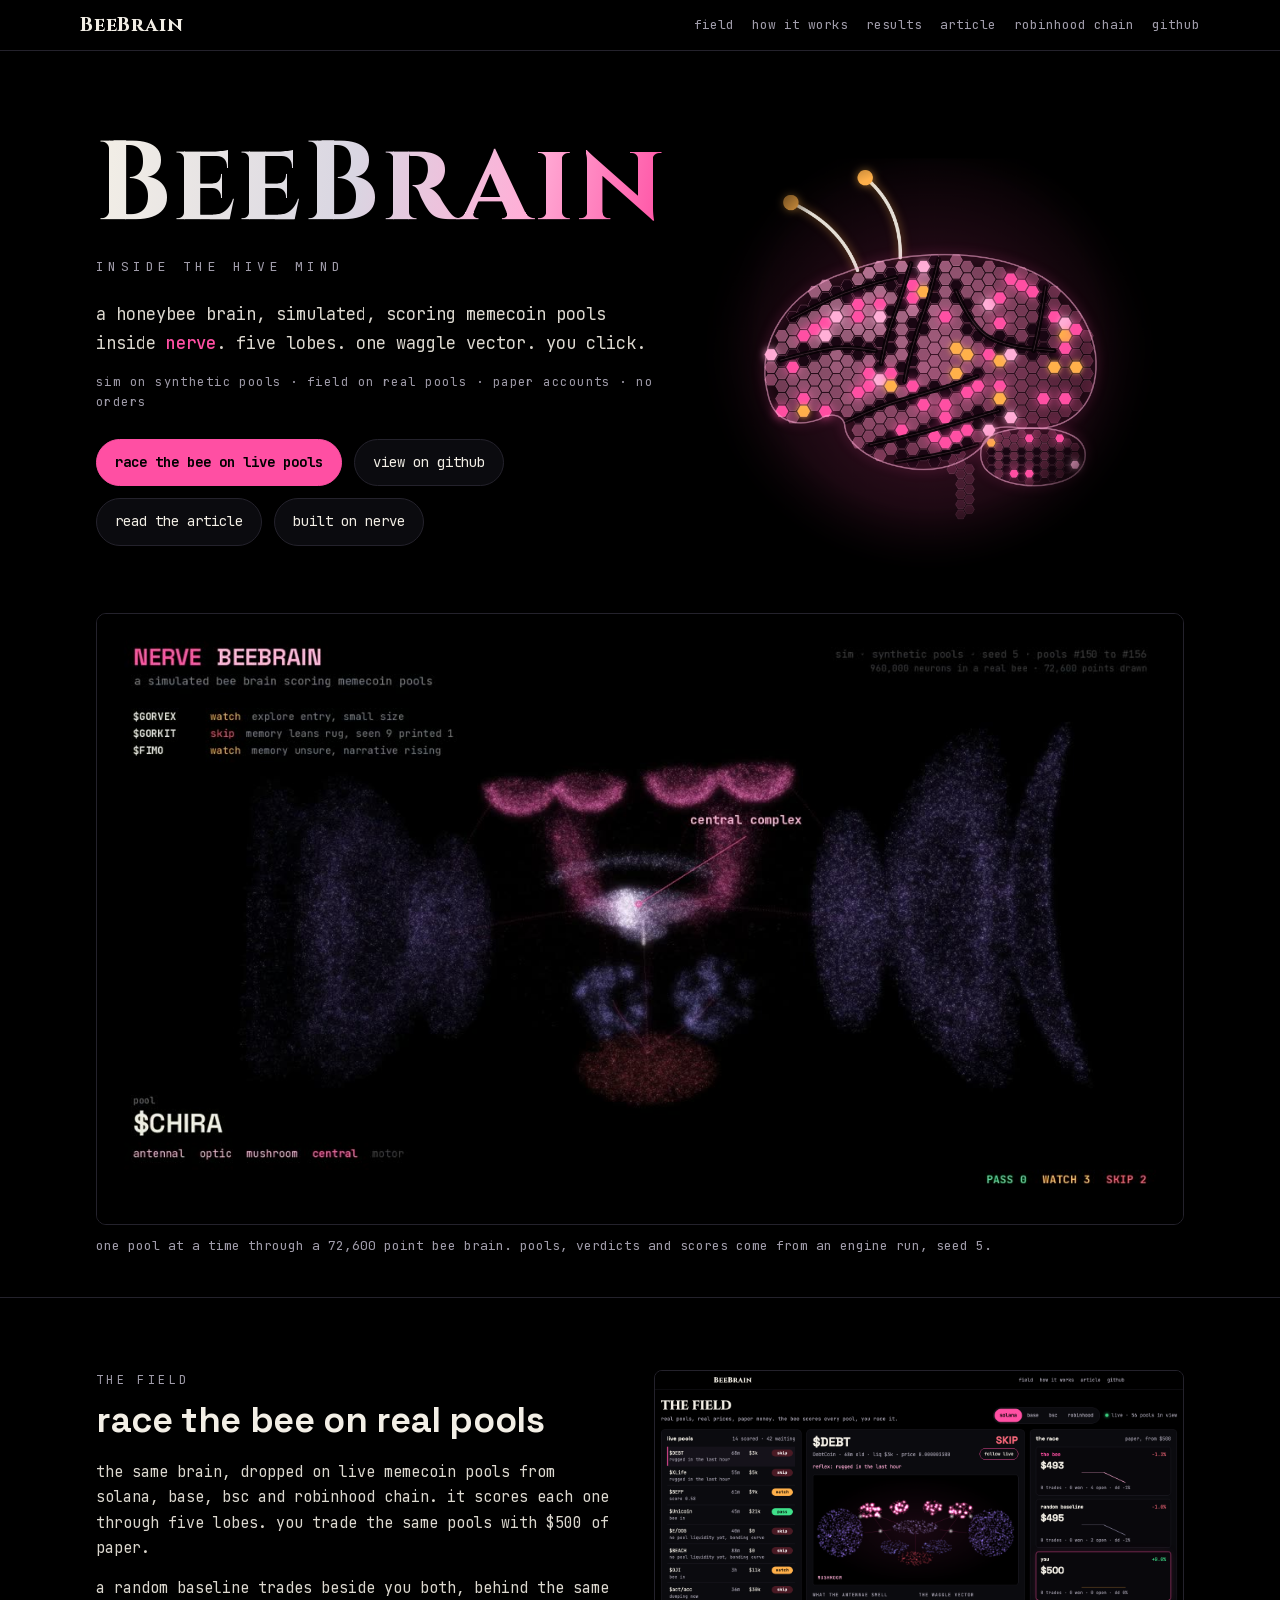
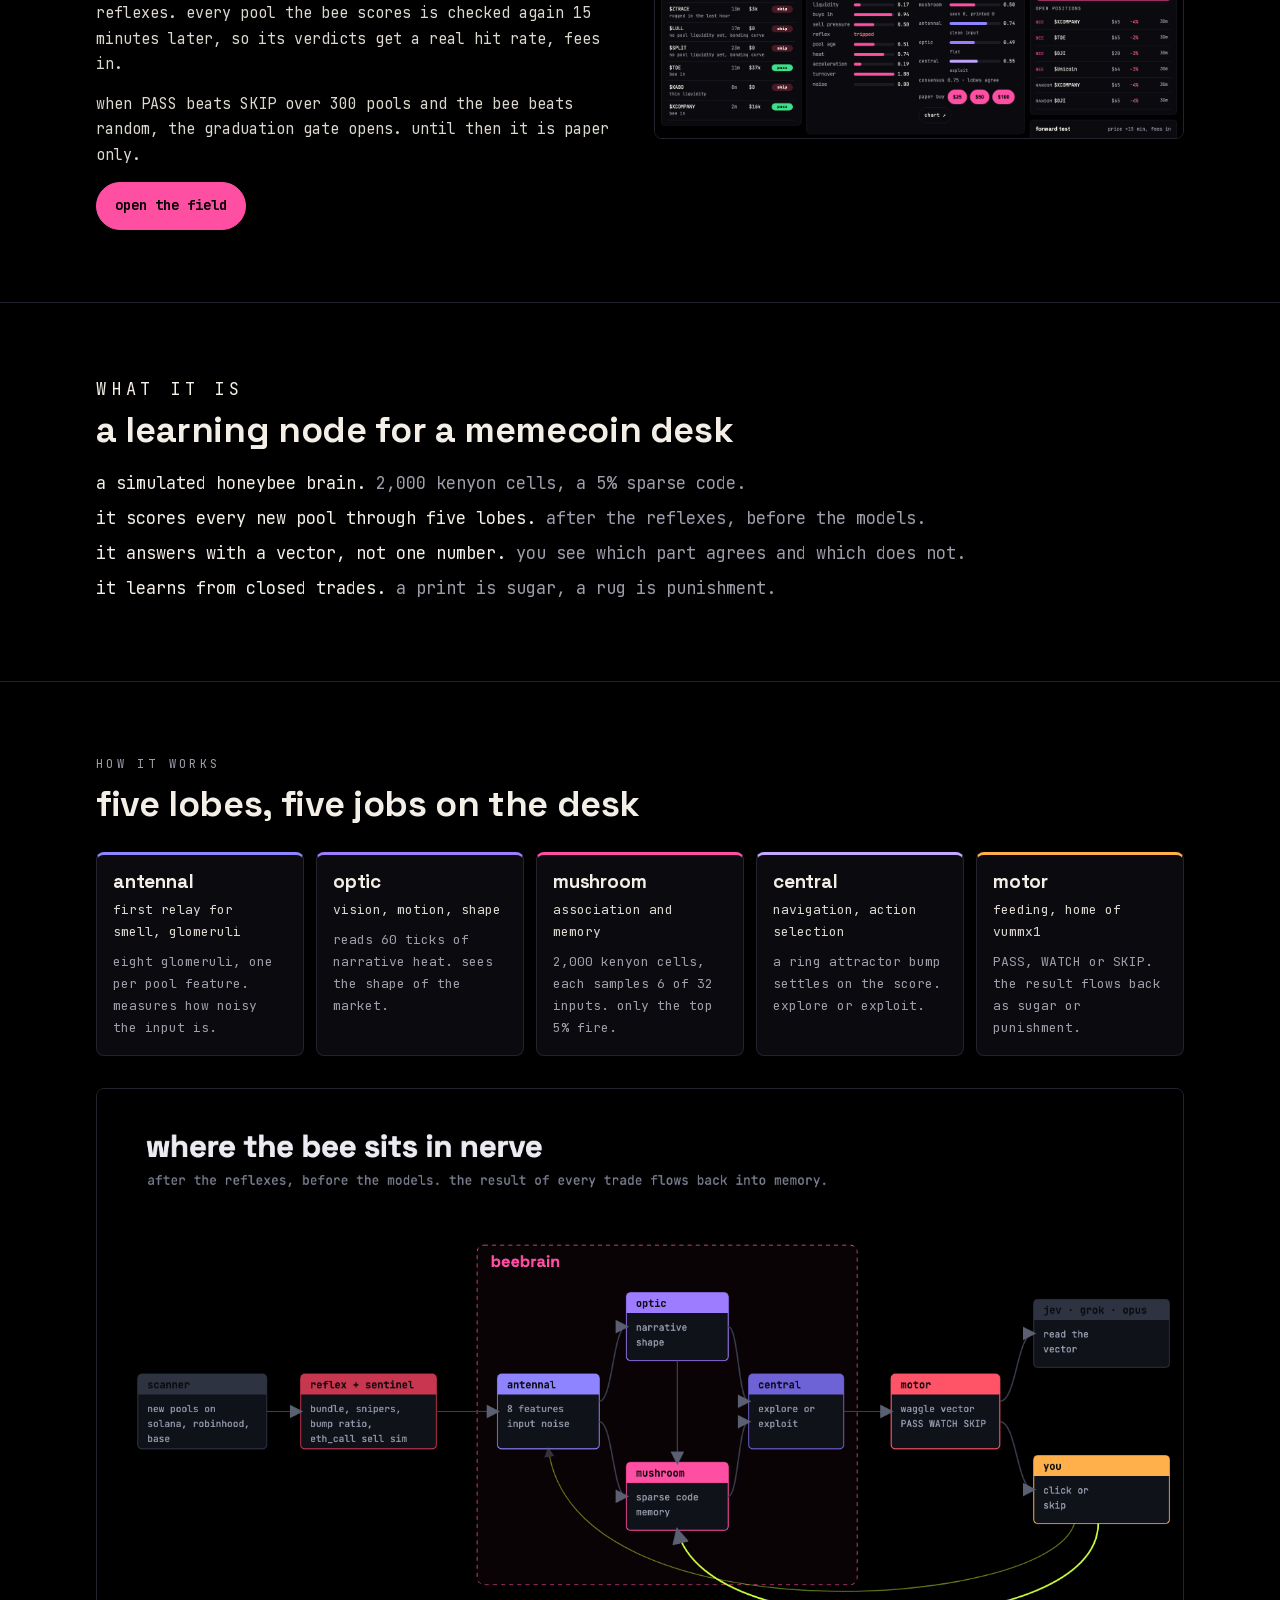
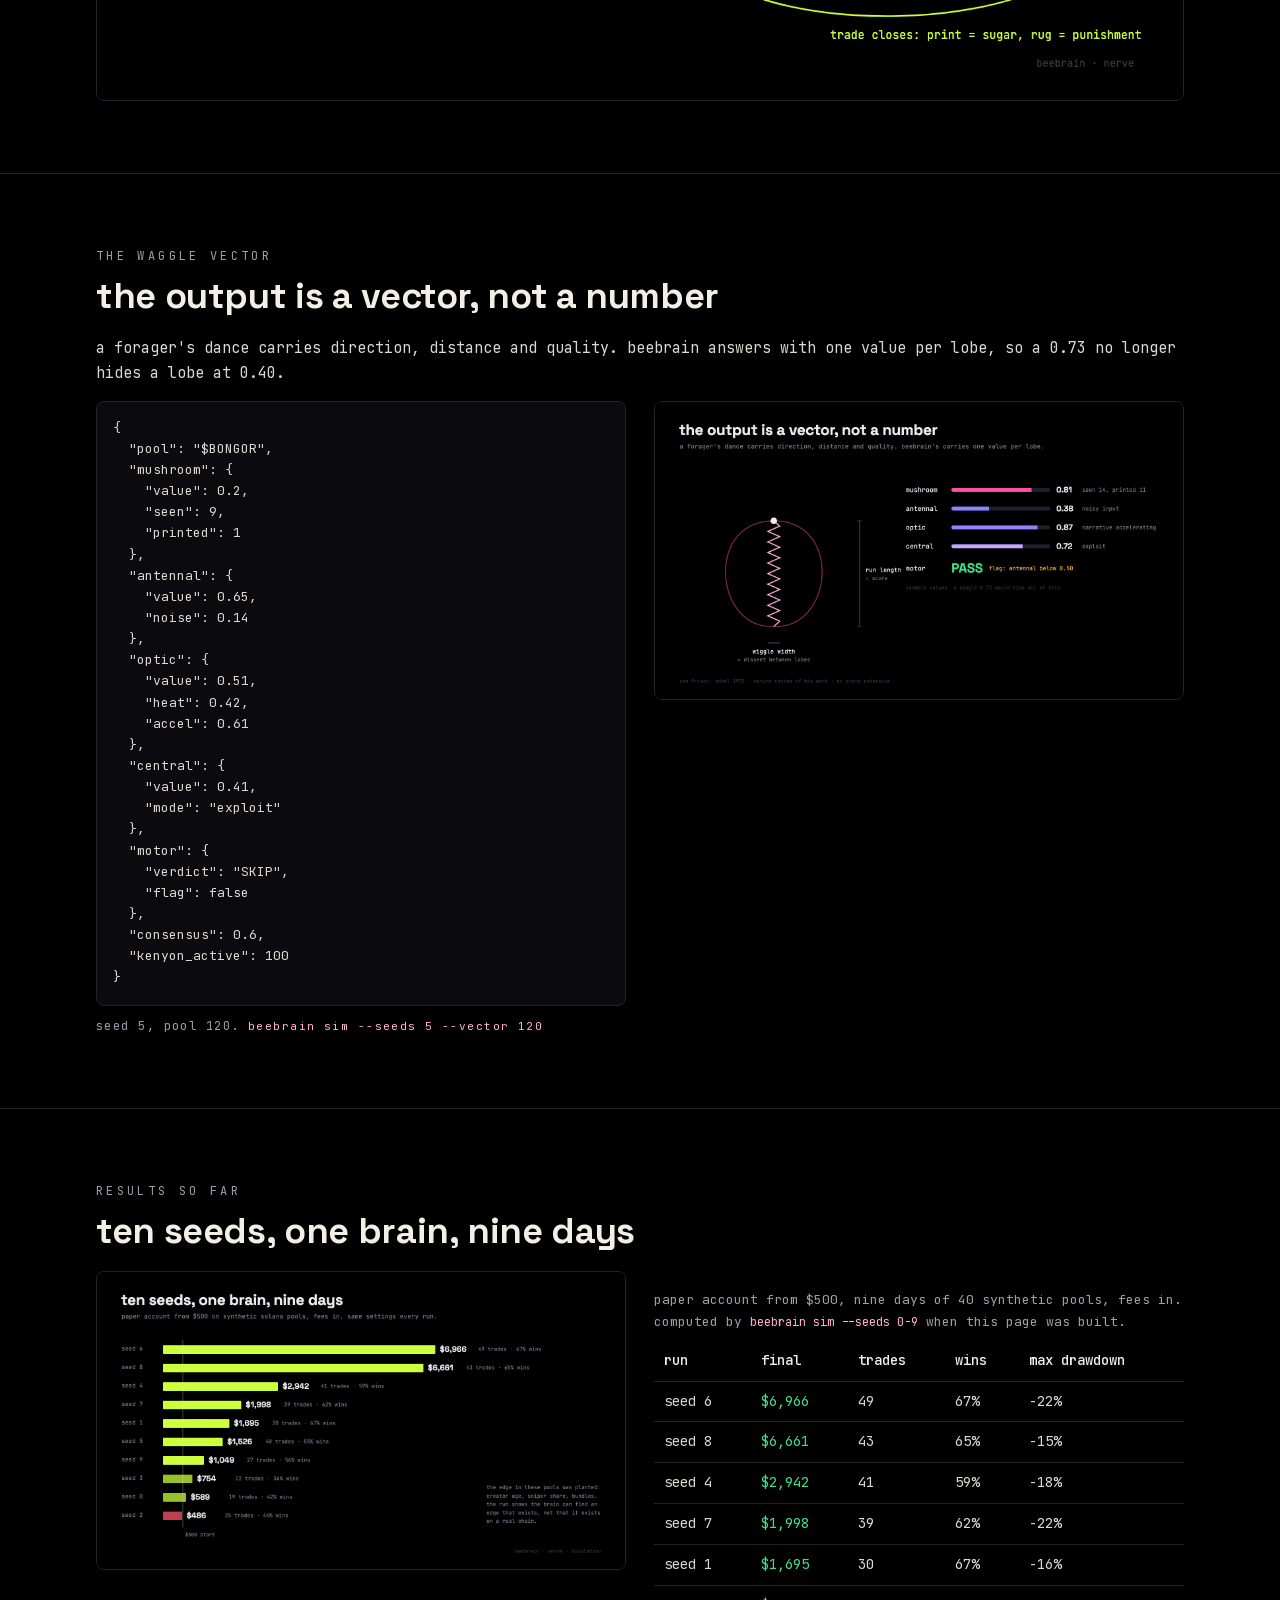
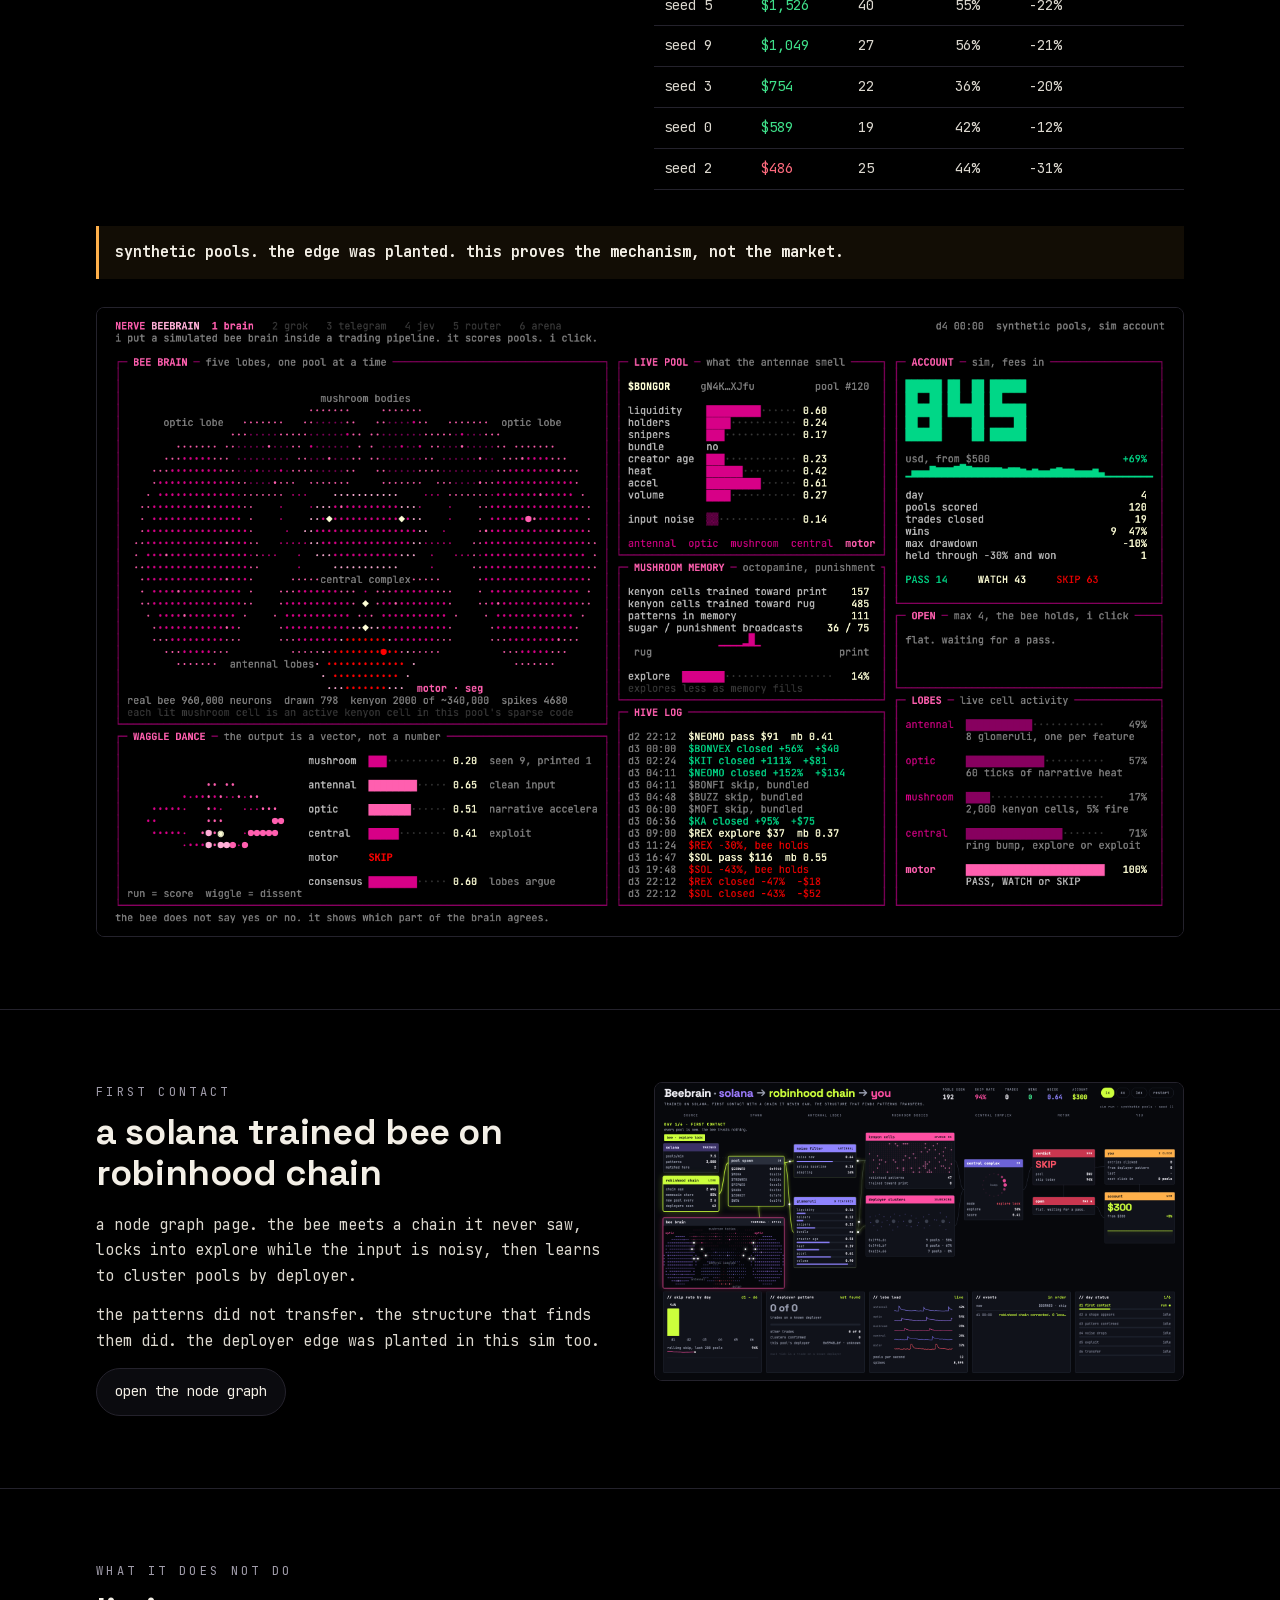
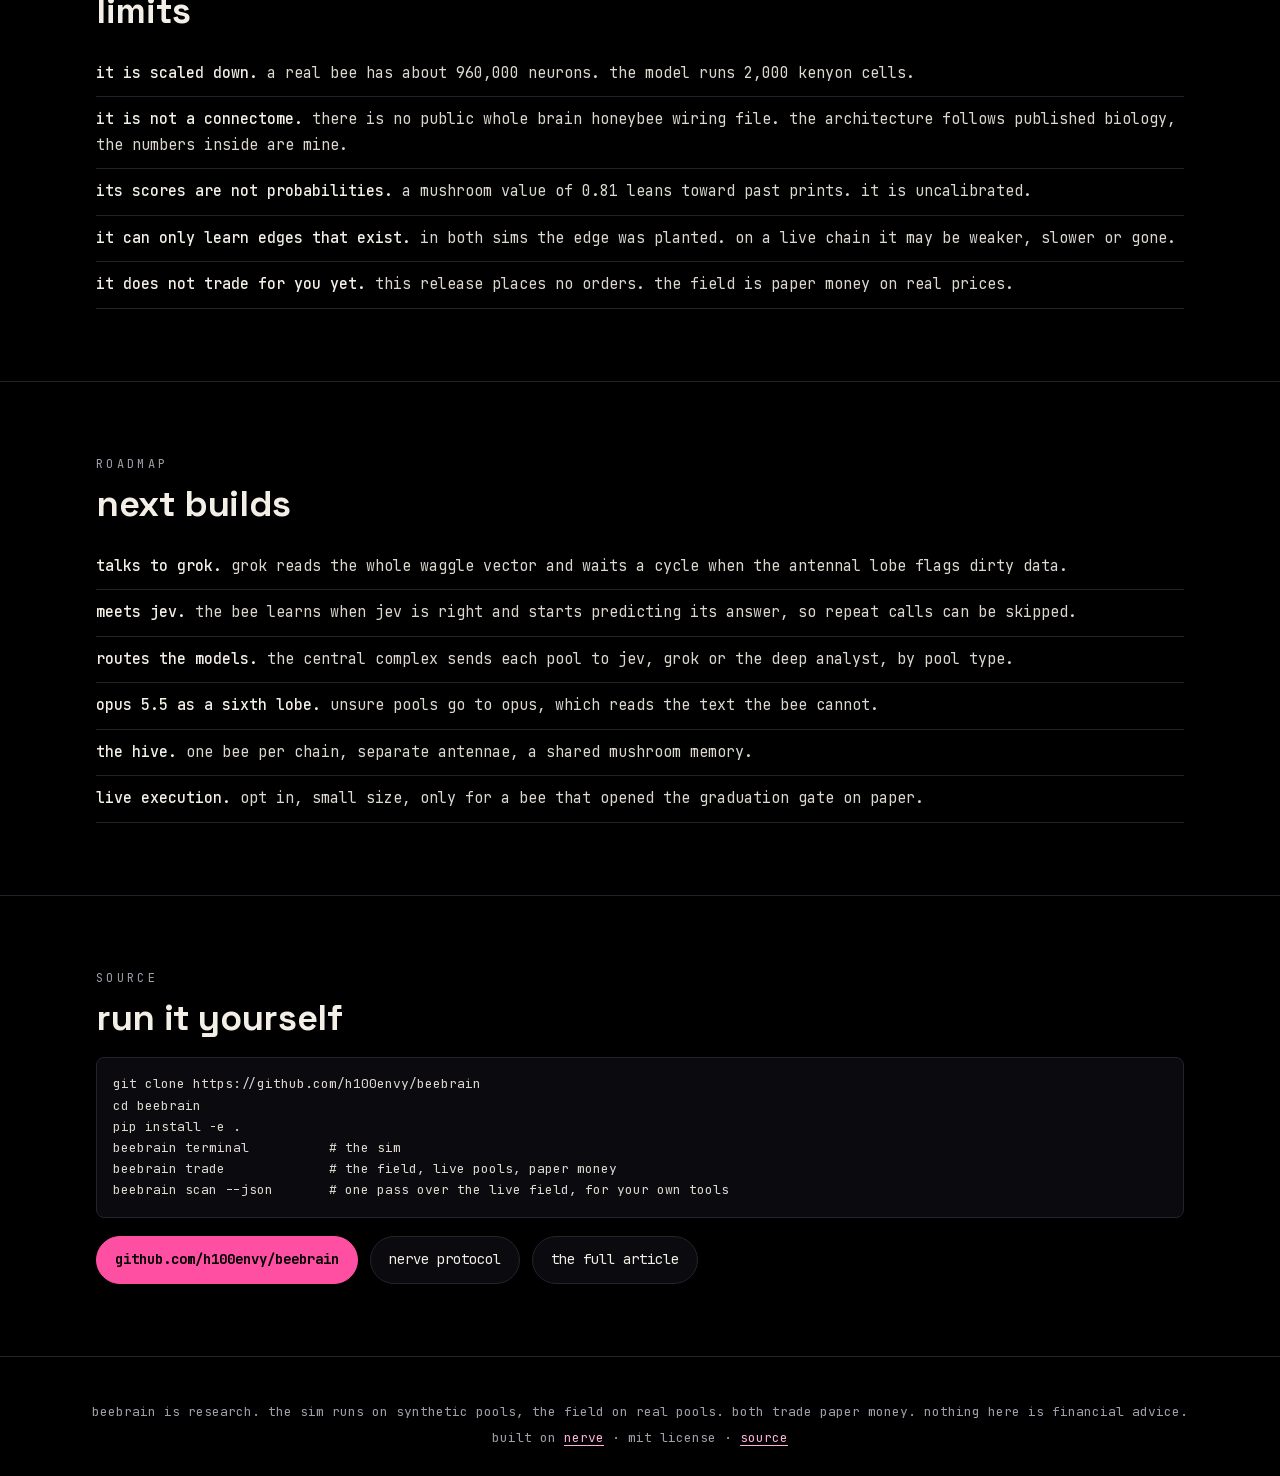
==== commit 8f9935d8: "add the field: the bee on real pools, paper money, a forward test the same brain, dropped on live me" ====
--- a/web/index.html
+++ b/web/index.html
@@ -34,6 +34,7 @@
 <header class="bar">
   <a class="mark" href="./">BeeBrain</a>
   <nav aria-label="site">
+    <a href="trade/">field</a>
     <a class="wide-only" href="#how">how it works</a>
     <a class="wide-only" href="#results">results</a>
     <a href="article/">article</a>
@@ -50,9 +51,10 @@
         <h1 class="wordmark">BeeBrain</h1>
         <p class="tagline">inside the hive mind</p>
         <p class="lede">a honeybee brain, simulated, scoring memecoin pools inside <b>nerve</b>. five lobes. one waggle vector. you click.</p>
-        <p class="sim-tag">sim · synthetic pools · paper account · no keys, no orders</p>
+        <p class="sim-tag">sim on synthetic pools · field on real pools · paper accounts · no orders</p>
         <div class="cta">
-          <a class="btn primary" href="https://github.com/h100envy/beebrain">view on github</a>
+          <a class="btn primary" href="trade/">race the bee on live pools</a>
+          <a class="btn" href="https://github.com/h100envy/beebrain">view on github</a>
           <a class="btn" href="article/">read the article</a>
           <a class="btn" href="https://github.com/h100envy/nerve">built on nerve</a>
         </div>
@@ -78,6 +80,23 @@
   </div>
 </section>
 
+<section id="field">
+  <div class="wrap two">
+    <div>
+      <p class="kicker">the field</p>
+      <h2>race the bee on real pools</h2>
+      <p>the same brain, dropped on live memecoin pools from solana, base, bsc and robinhood chain. it scores each one through five lobes. you trade the same pools with $500 of paper.</p>
+      <p>a random baseline trades beside you both, behind the same reflexes. every pool the bee scores is checked again 15 minutes later, so its verdicts get a real hit rate, fees in.</p>
+      <p>when PASS beats SKIP over 300 pools and the bee beats random, the graduation gate opens. until then it is paper only.</p>
+      <div class="links"><a class="btn primary" href="trade/">open the field</a></div>
+    </div>
+    <figure>
+      <img class="shot" src="assets/brand/field.png" width="1440" height="1000" loading="lazy"
+           alt="the field page: live pools on the left, the bee brain and its senses in the middle, three paper accounts racing on the right">
+    </figure>
+  </div>
+</section>
+
 <section id="what">
   <div class="wrap four">
     <p class="kicker">what it is</p>
@@ -221,7 +240,7 @@
       <li><b>it is not a connectome.</b> there is no public whole brain honeybee wiring file. the architecture follows published biology, the numbers inside are mine.</li>
       <li><b>its scores are not probabilities.</b> a mushroom value of 0.81 leans toward past prints. it is uncalibrated.</li>
       <li><b>it can only learn edges that exist.</b> in both sims the edge was planted. on a live chain it may be weaker, slower or gone.</li>
-      <li><b>it does not trade for you.</b> no keys, no signatures, no orders. you click.</li>
+      <li><b>it does not trade for you yet.</b> this release places no orders. the field is paper money on real prices.</li>
     </ul>
   </div>
 </section>
@@ -236,6 +255,7 @@
       <li><b>routes the models.</b> the central complex sends each pool to jev, grok or the deep analyst, by pool type.</li>
       <li><b>opus 5.5 as a sixth lobe.</b> unsure pools go to opus, which reads the text the bee cannot.</li>
       <li><b>the hive.</b> one bee per chain, separate antennae, a shared mushroom memory.</li>
+      <li><b>live execution.</b> opt in, small size, only for a bee that opened the graduation gate on paper.</li>
     </ul>
   </div>
 </section>
@@ -247,8 +267,9 @@
     <pre><code>git clone https://github.com/h100envy/beebrain
 cd beebrain
 pip install -e .
-beebrain terminal
-beebrain sim --seeds 0-9</code></pre>
+beebrain terminal          # the sim
+beebrain trade             # the field, live pools, paper money
+beebrain scan --json       # one pass over the live field, for your own tools</code></pre>
     <div class="links" style="margin-top:18px">
       <a class="btn primary" href="https://github.com/h100envy/beebrain">github.com/h100envy/beebrain</a>
       <a class="btn" href="https://github.com/h100envy/nerve">nerve protocol</a>
@@ -259,7 +280,7 @@
 </main>
 
 <footer class="foot">
-  <p>beebrain is research and visualisation. synthetic pools, paper account. no keys, no signatures, no orders.</p>
+  <p>beebrain is research. the sim runs on synthetic pools, the field on real pools. both trade paper money. nothing here is financial advice.</p>
   <p>built on <a href="https://github.com/h100envy/nerve">nerve</a> · mit license · <a href="https://github.com/h100envy/beebrain">source</a></p>
 </footer>
 <script>
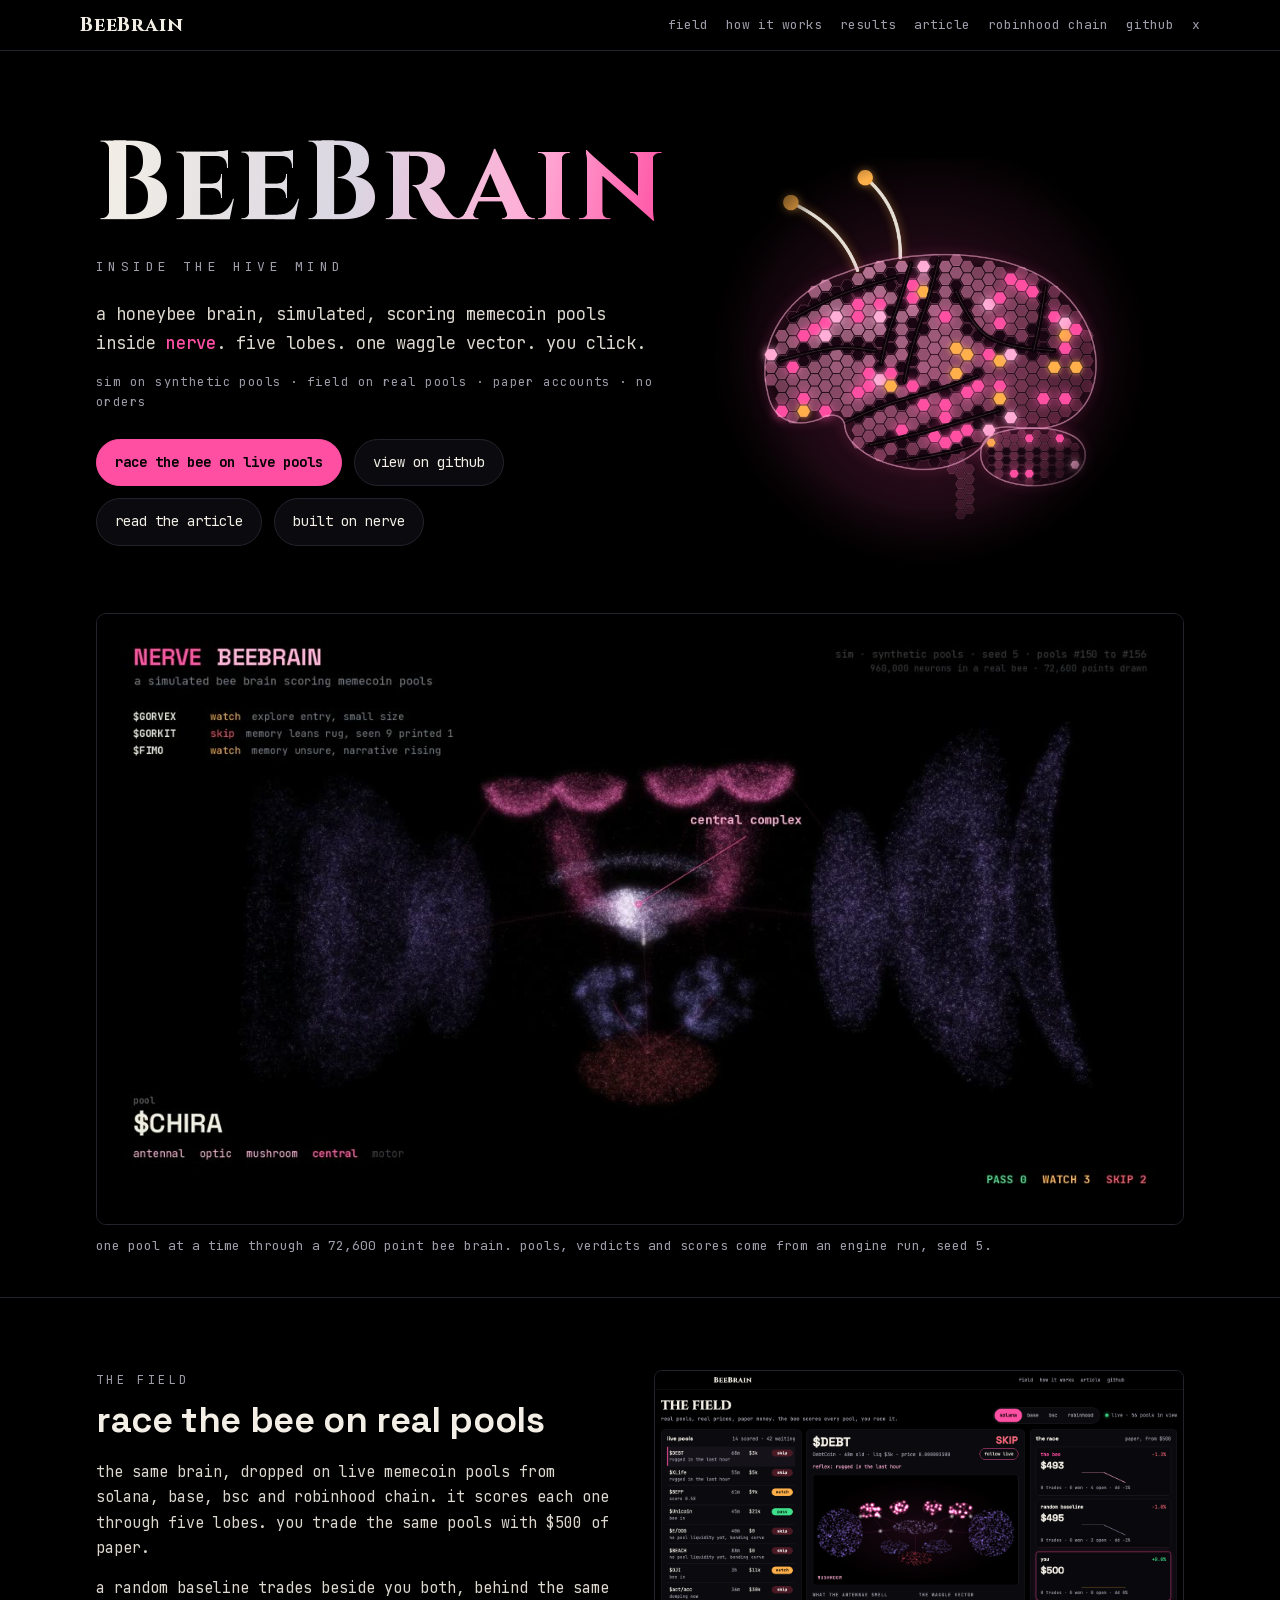
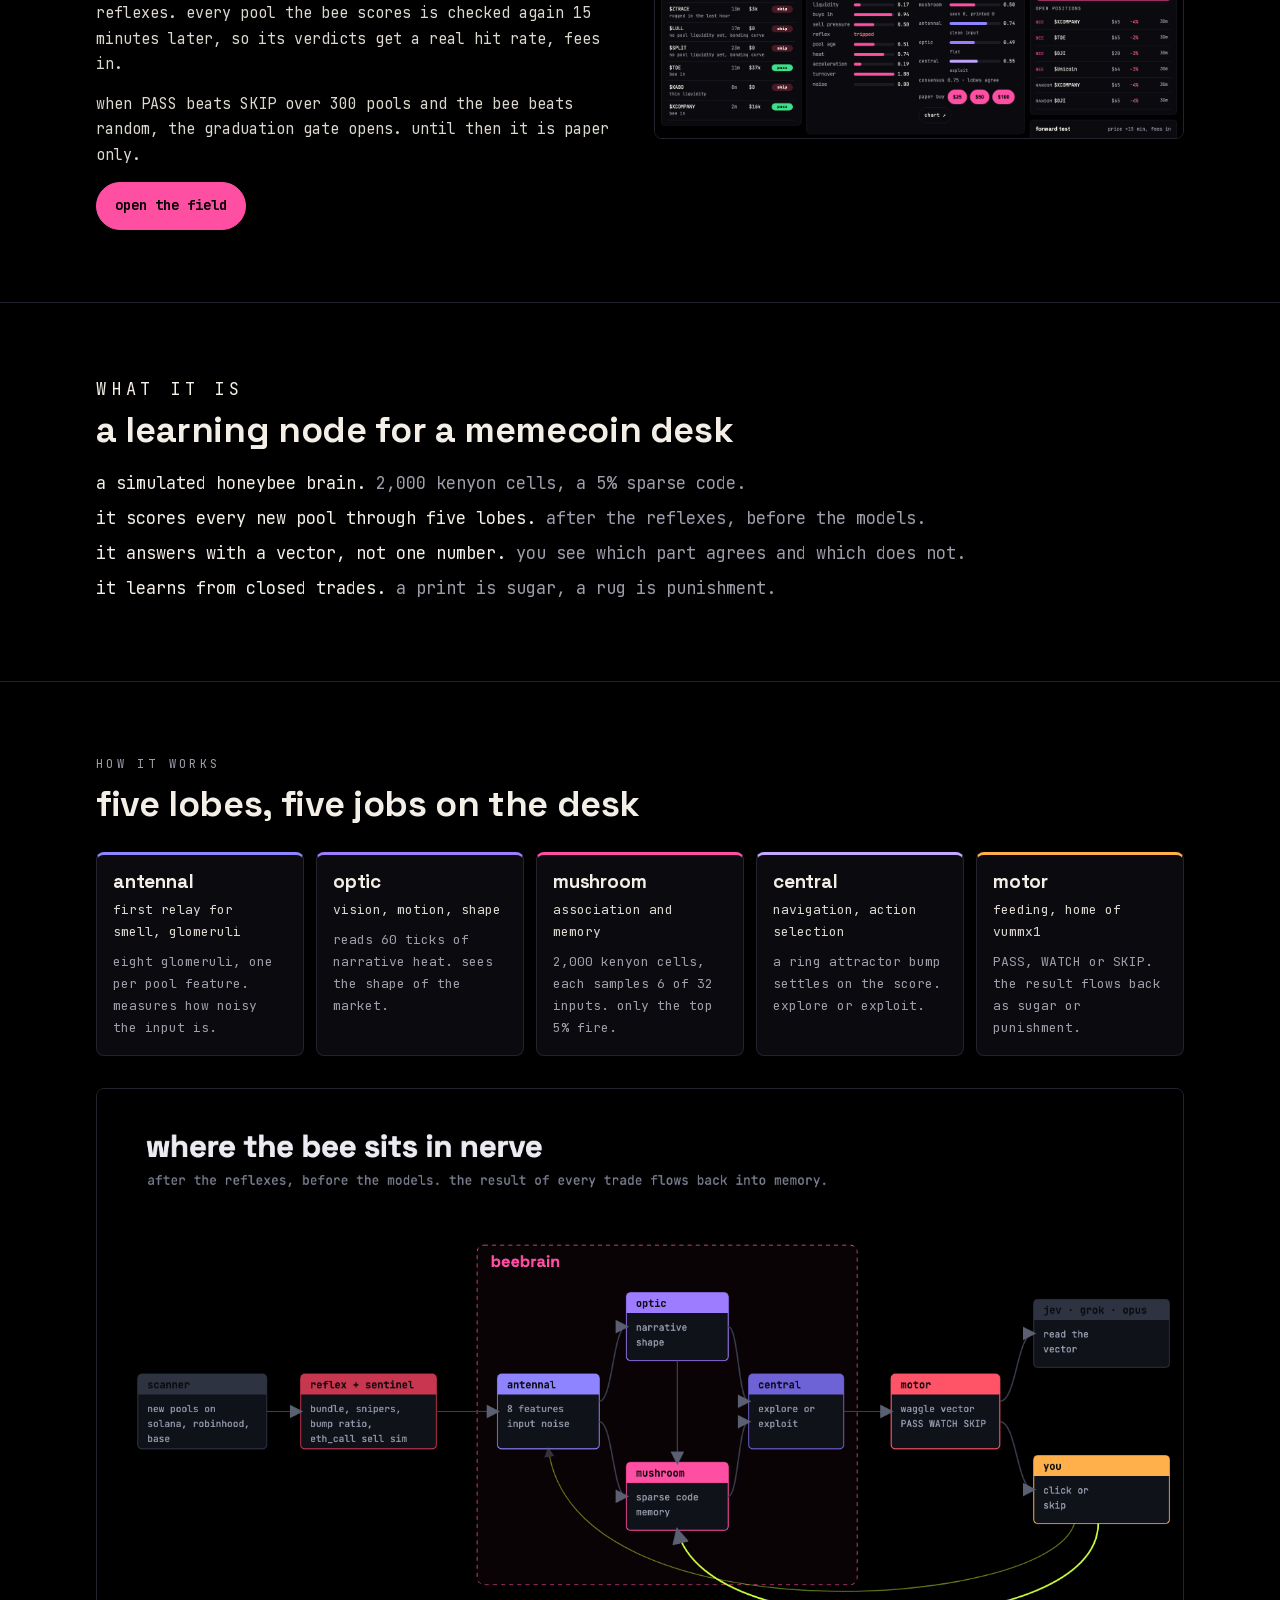
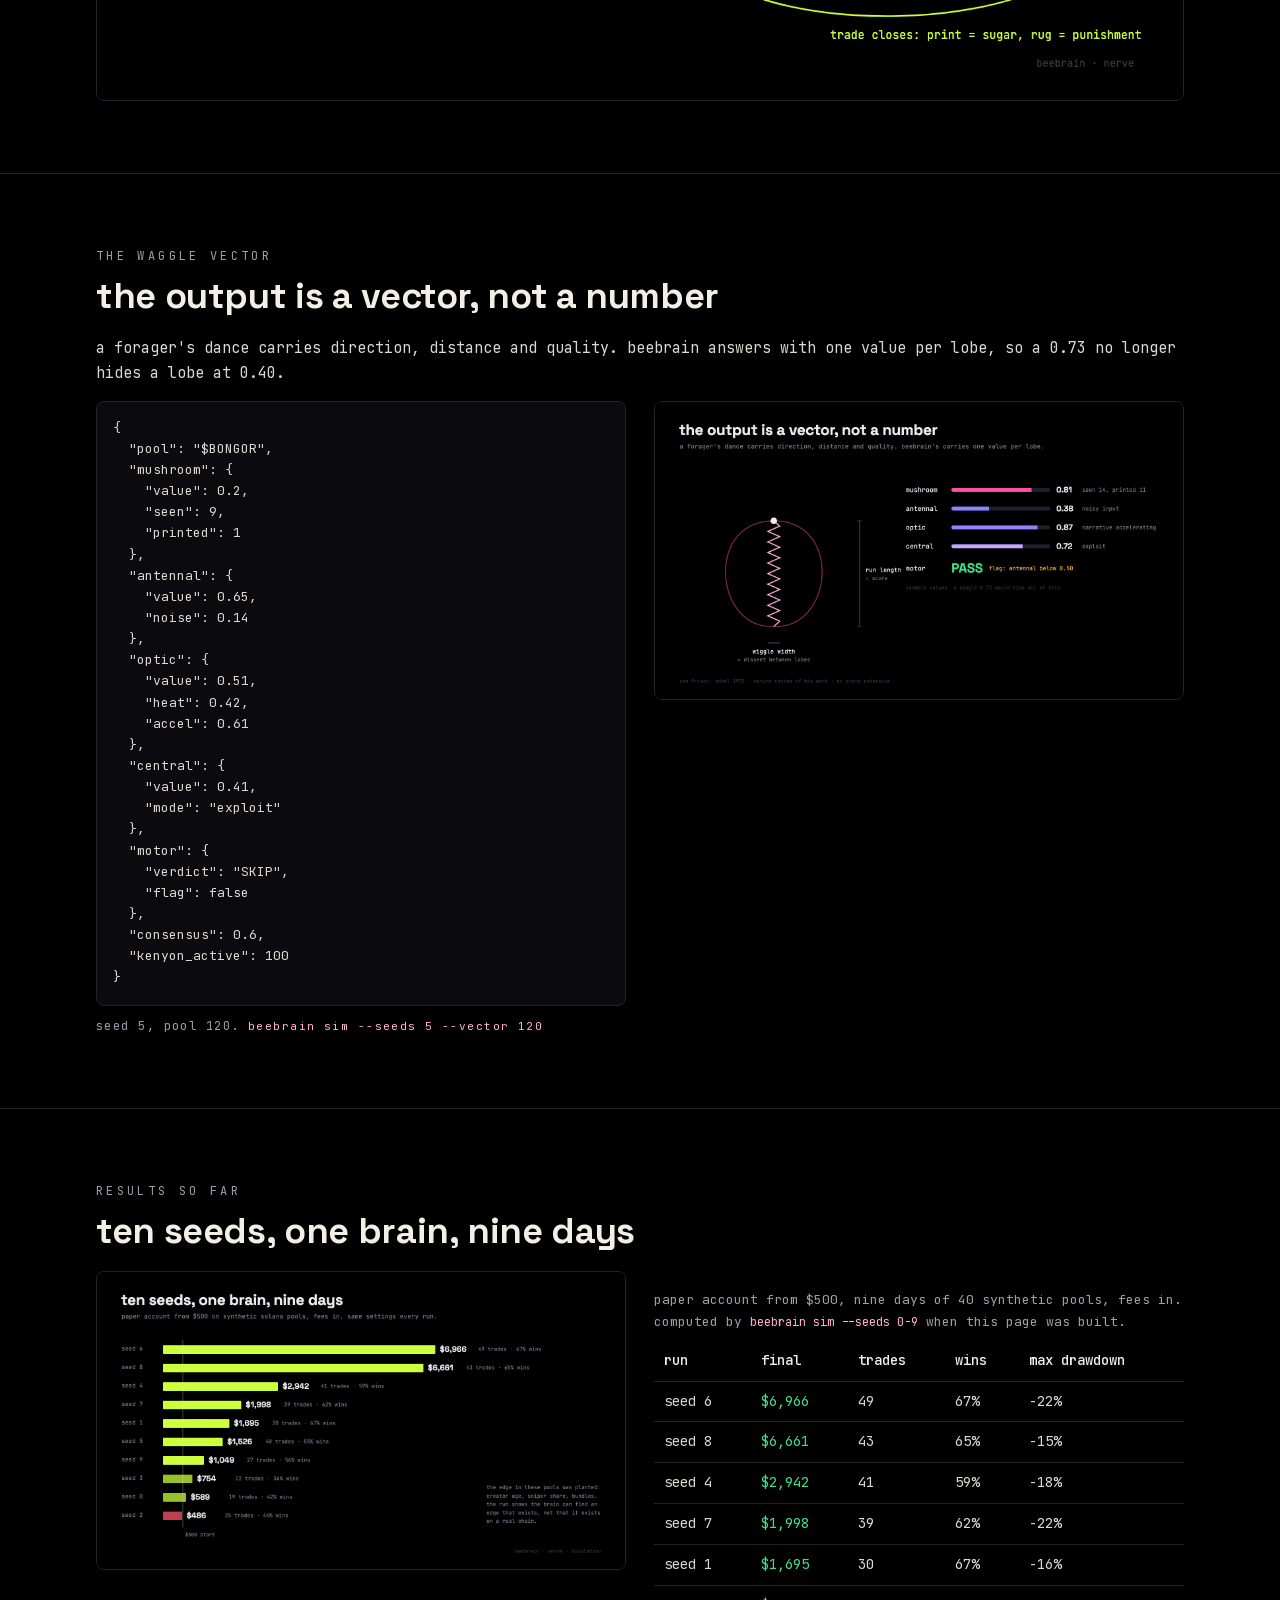
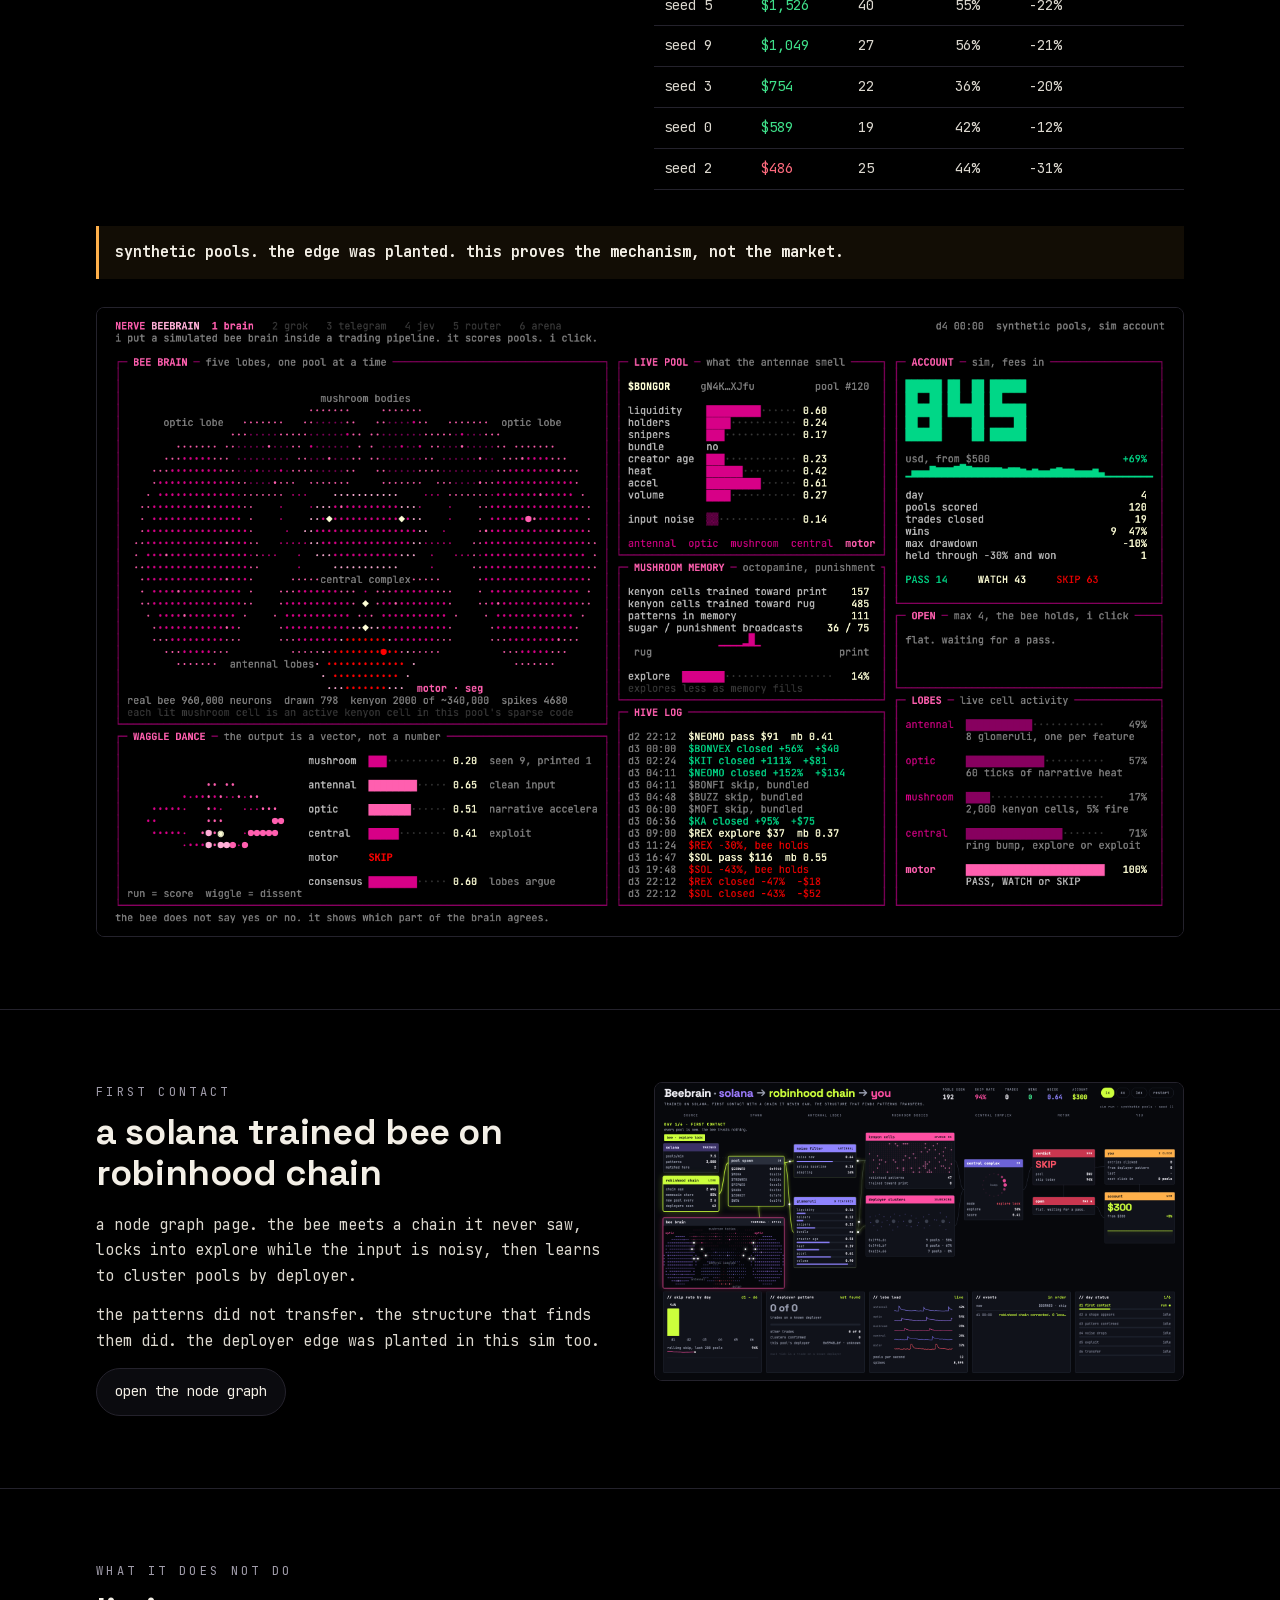
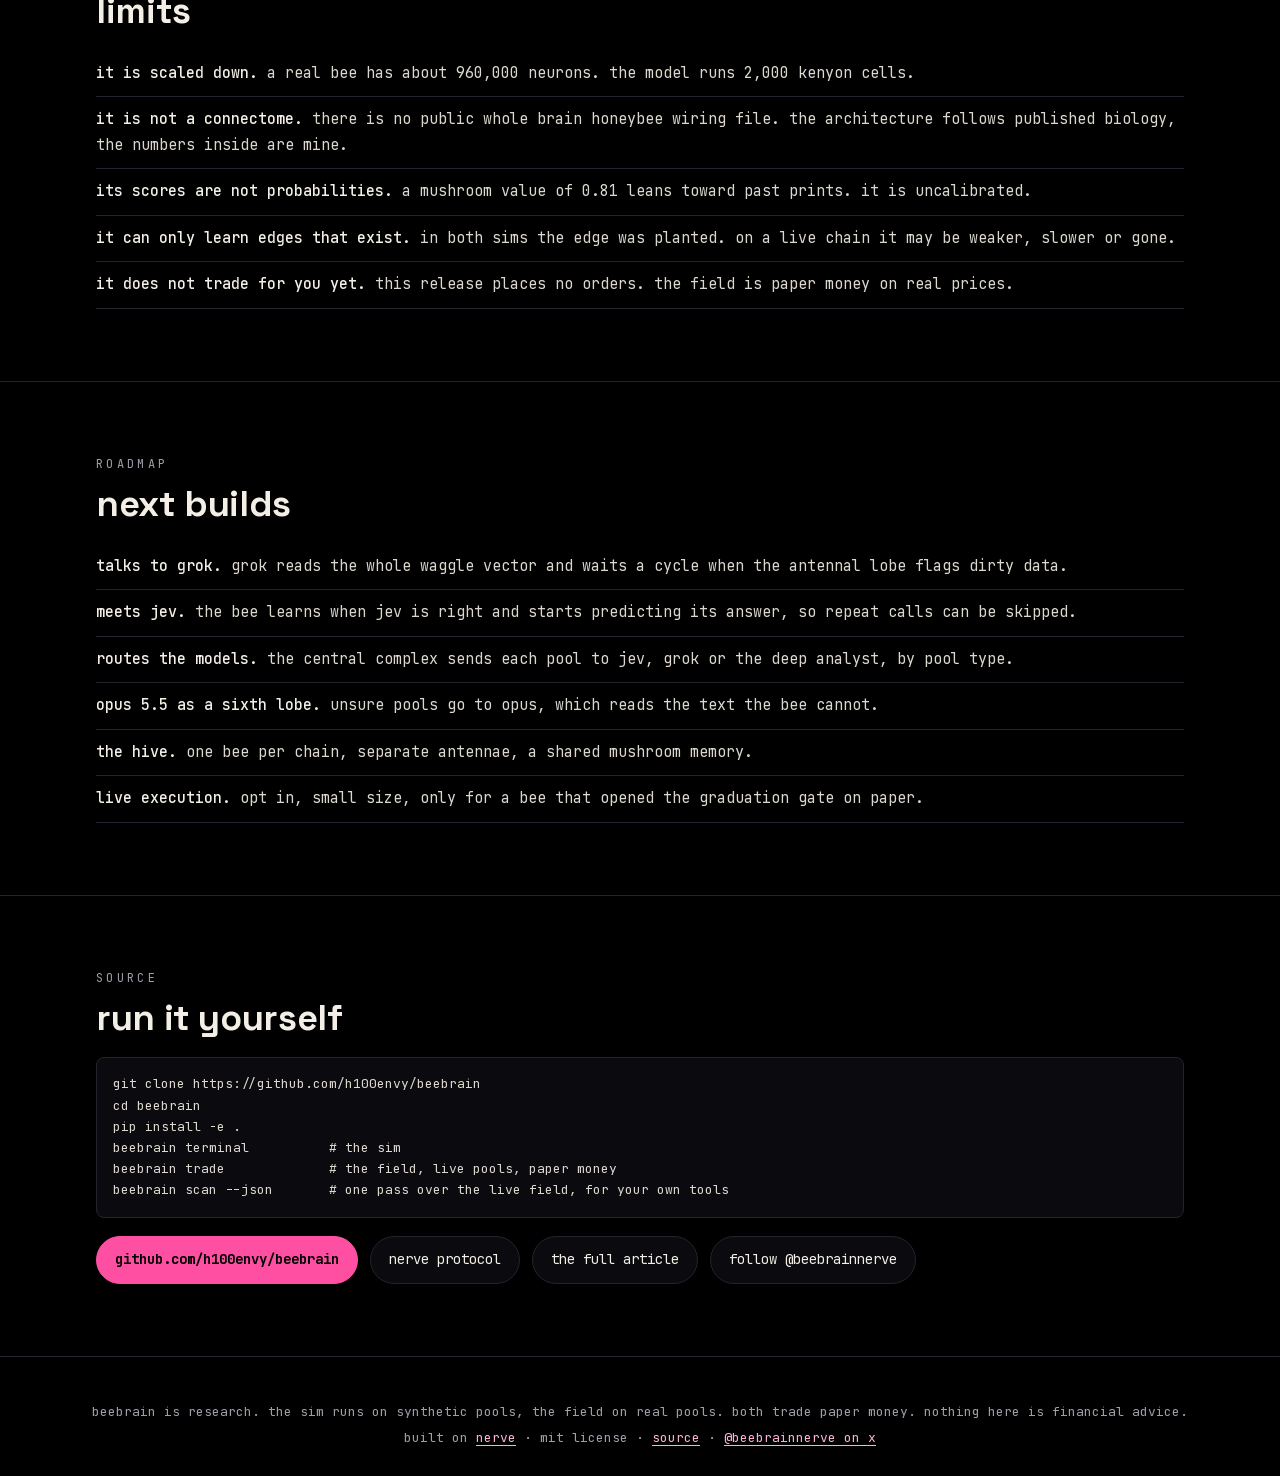
==== commit d1d0ca69: "readme: the 3d brain, the lobe strip, and @beebrainnerve on x follow badge and quick links at the to" ====
--- a/web/index.html
+++ b/web/index.html
@@ -17,6 +17,7 @@
 <meta property="og:image:height" content="600">
 <meta property="og:image:alt" content="a honeycomb brain with the BeeBrain wordmark">
 <meta name="twitter:card" content="summary_large_image">
+<meta name="twitter:site" content="@beebrainnerve">
 <meta name="twitter:title" content="BeeBrain · NERVE">
 <meta name="twitter:description" content="a honeybee brain, simulated, scoring memecoin pools inside nerve">
 <meta name="twitter:image" content="https://BEEBRAIN_DOMAIN/assets/brand/cover.png">
@@ -40,6 +41,7 @@
     <a href="article/">article</a>
     <a href="robinhood/">robinhood chain</a>
     <a href="https://github.com/h100envy/beebrain">github</a>
+    <a href="https://x.com/beebrainnerve">x</a>
   </nav>
 </header>
 
@@ -274,6 +276,7 @@
       <a class="btn primary" href="https://github.com/h100envy/beebrain">github.com/h100envy/beebrain</a>
       <a class="btn" href="https://github.com/h100envy/nerve">nerve protocol</a>
       <a class="btn" href="article/">the full article</a>
+      <a class="btn" href="https://x.com/beebrainnerve">follow @beebrainnerve</a>
     </div>
   </div>
 </section>
@@ -281,7 +284,7 @@
 
 <footer class="foot">
   <p>beebrain is research. the sim runs on synthetic pools, the field on real pools. both trade paper money. nothing here is financial advice.</p>
-  <p>built on <a href="https://github.com/h100envy/nerve">nerve</a> · mit license · <a href="https://github.com/h100envy/beebrain">source</a></p>
+  <p>built on <a href="https://github.com/h100envy/nerve">nerve</a> · mit license · <a href="https://github.com/h100envy/beebrain">source</a> · <a href="https://x.com/beebrainnerve">@beebrainnerve on x</a></p>
 </footer>
 <script>
   // reduced motion: keep the poster, never start the video
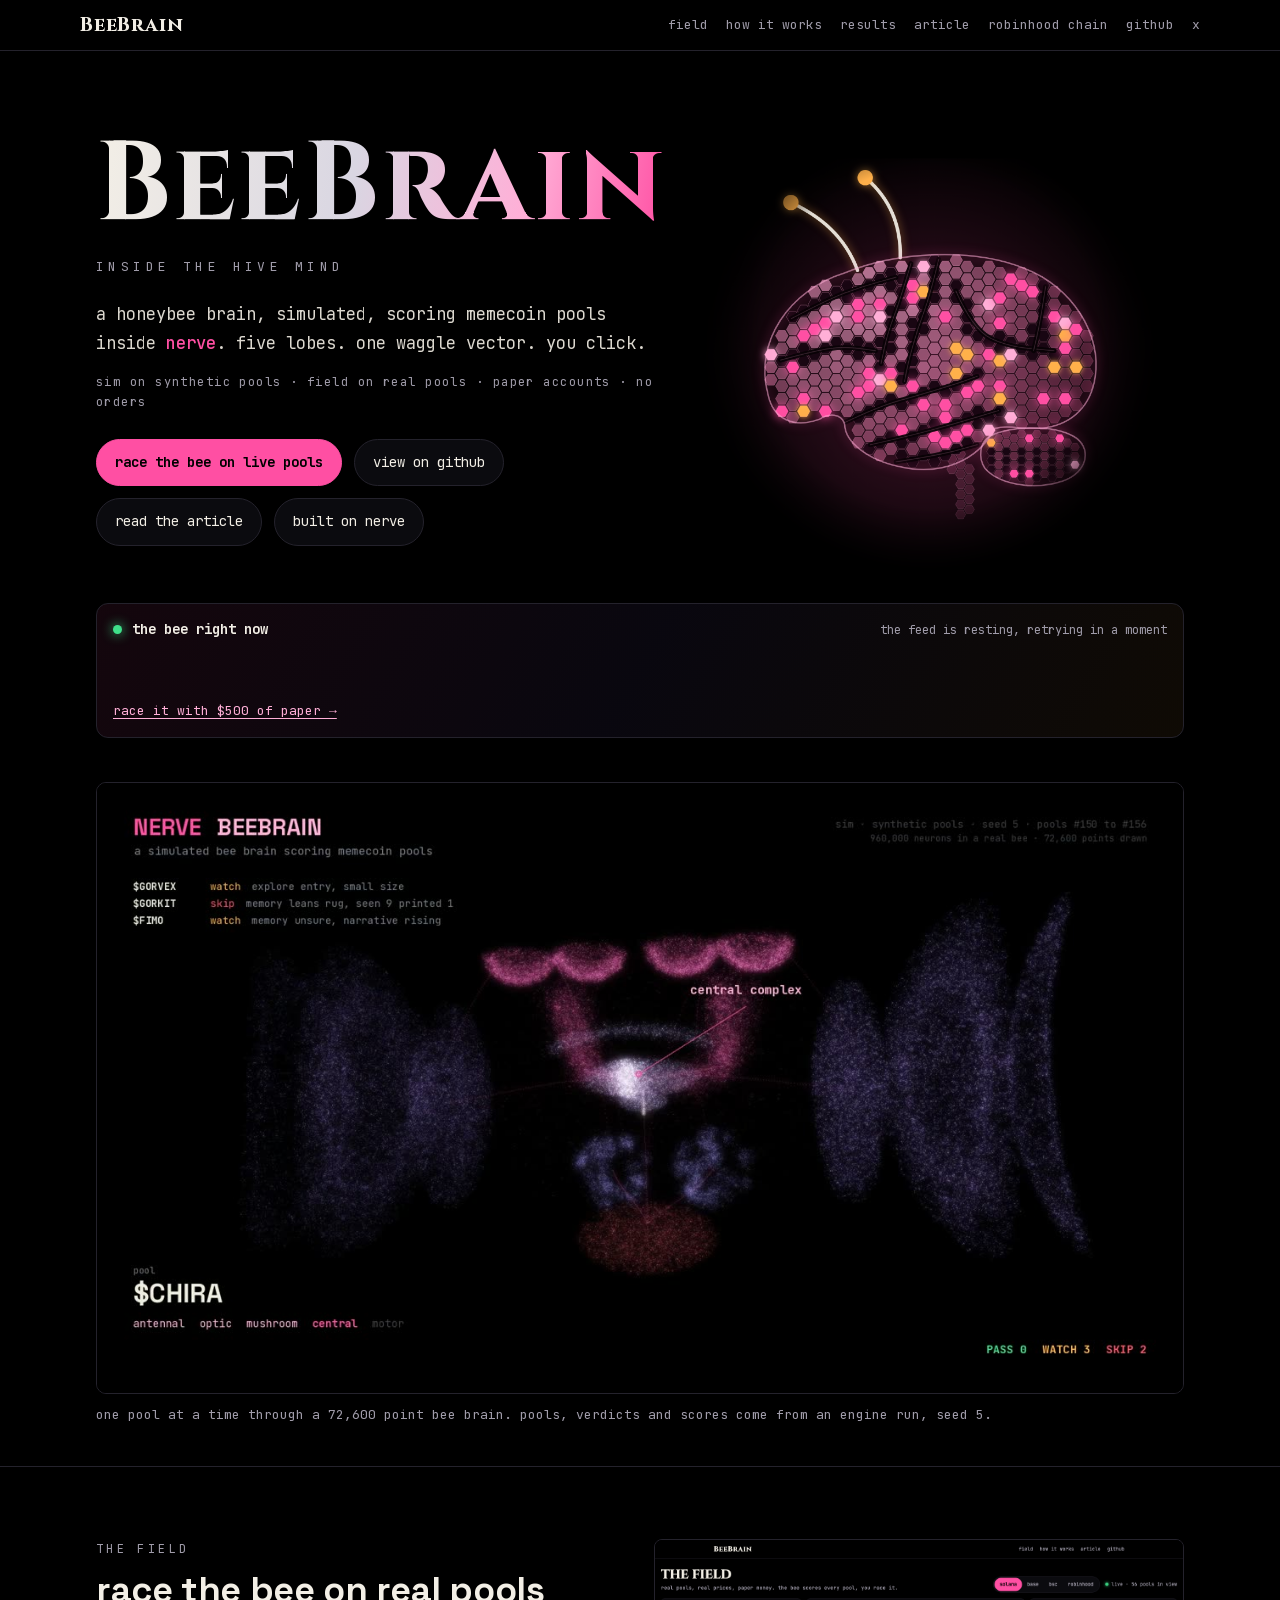
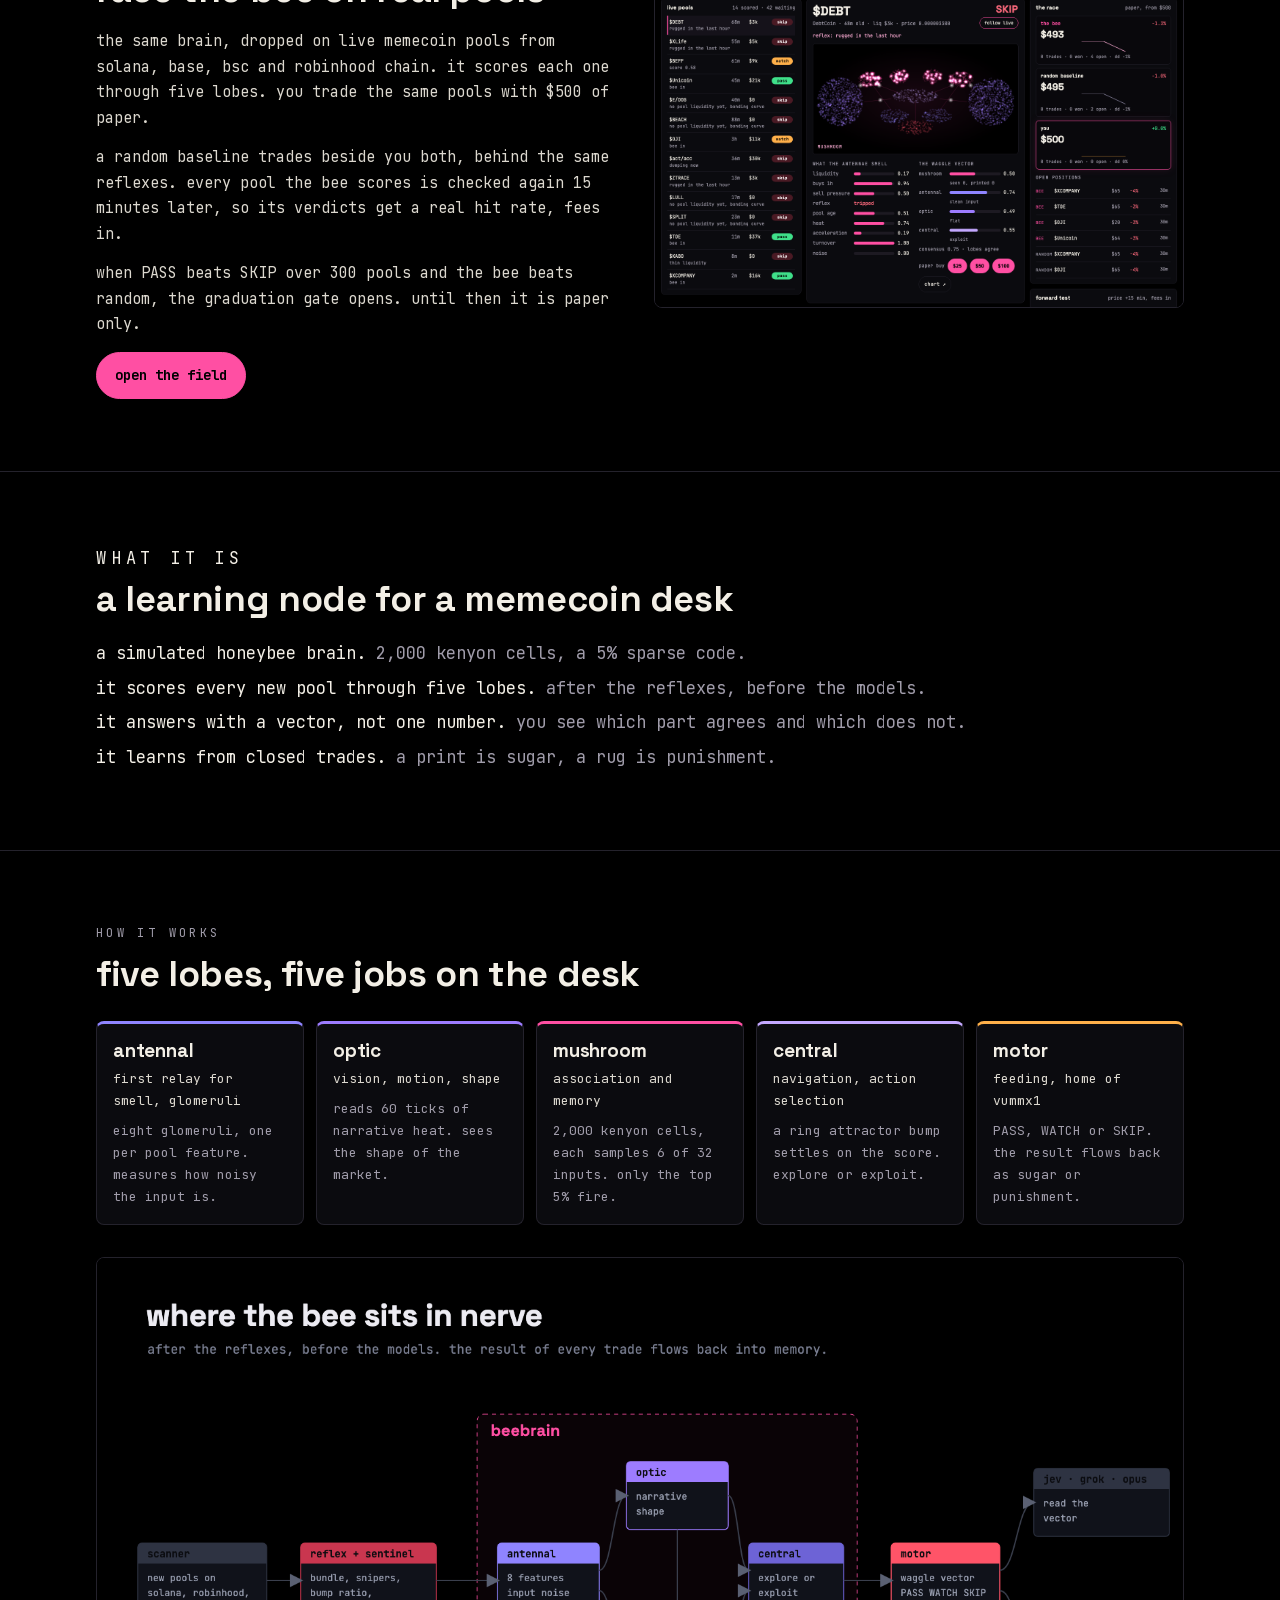
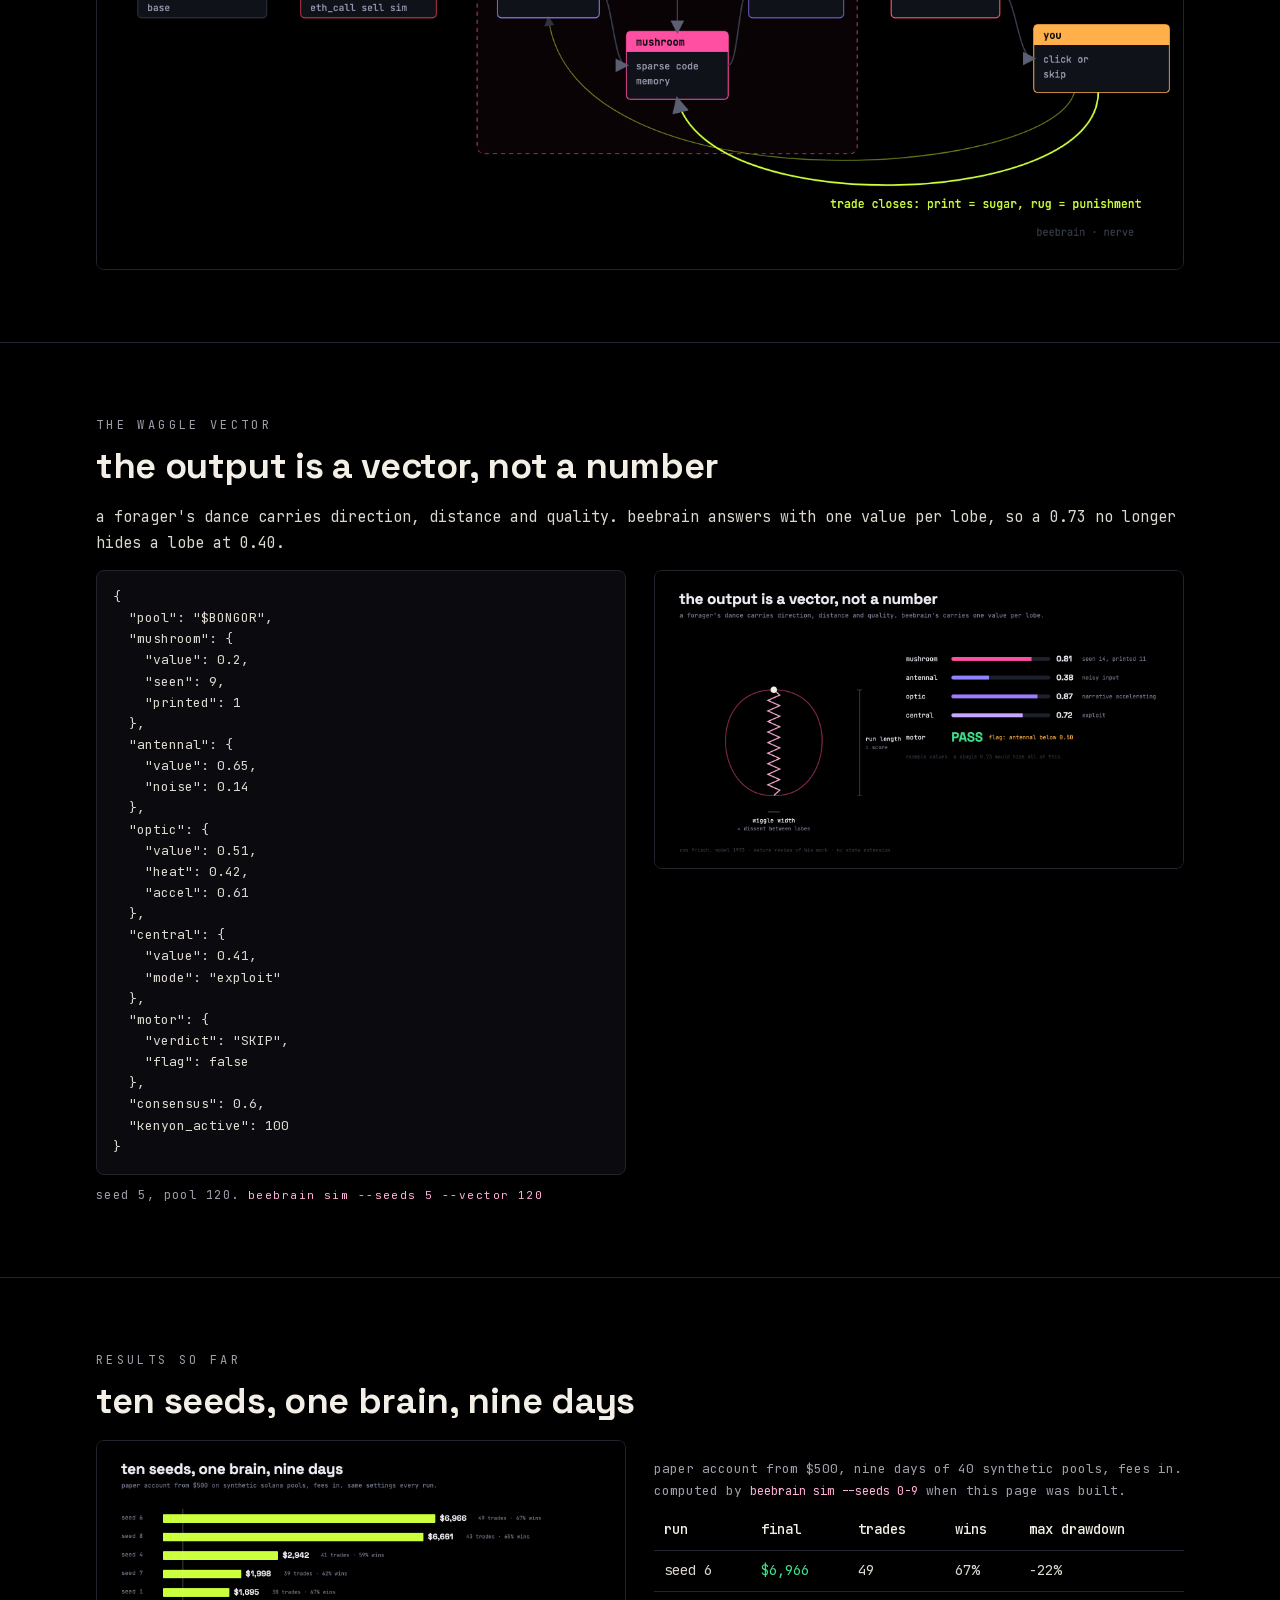
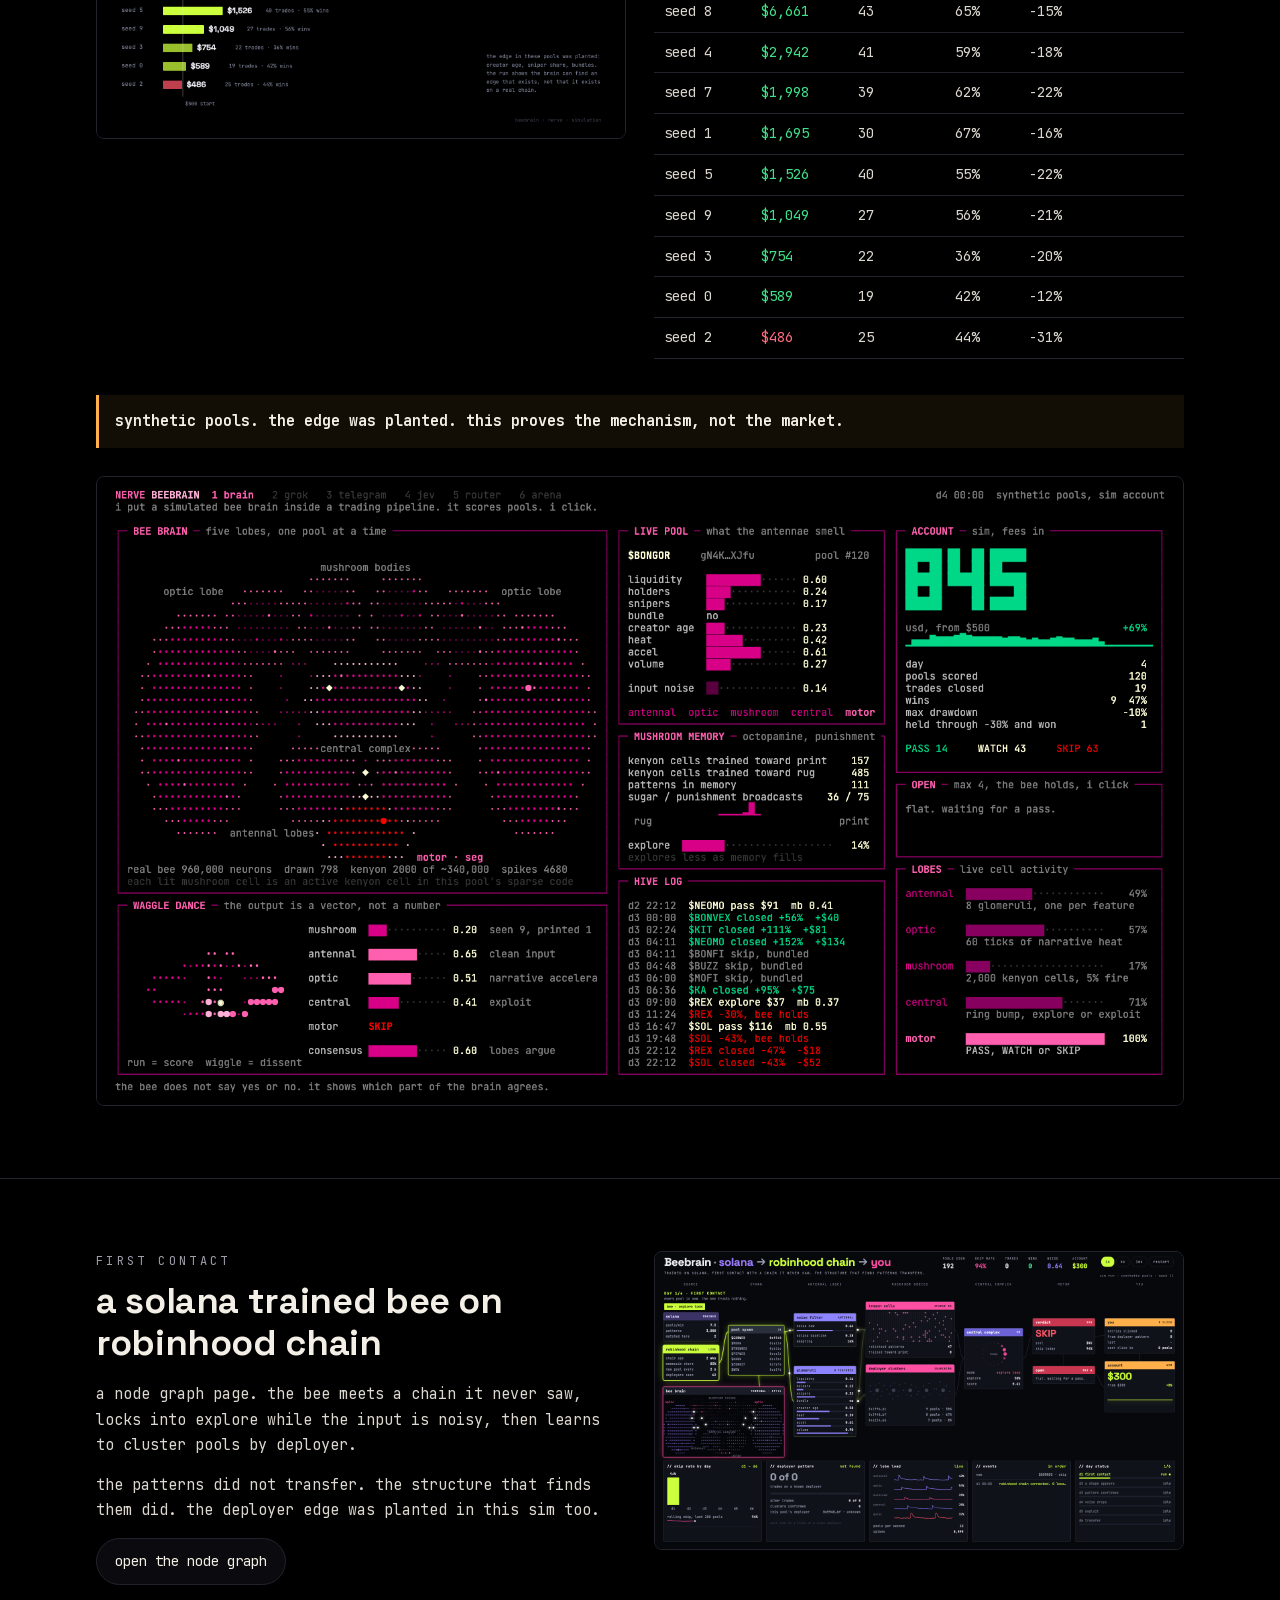
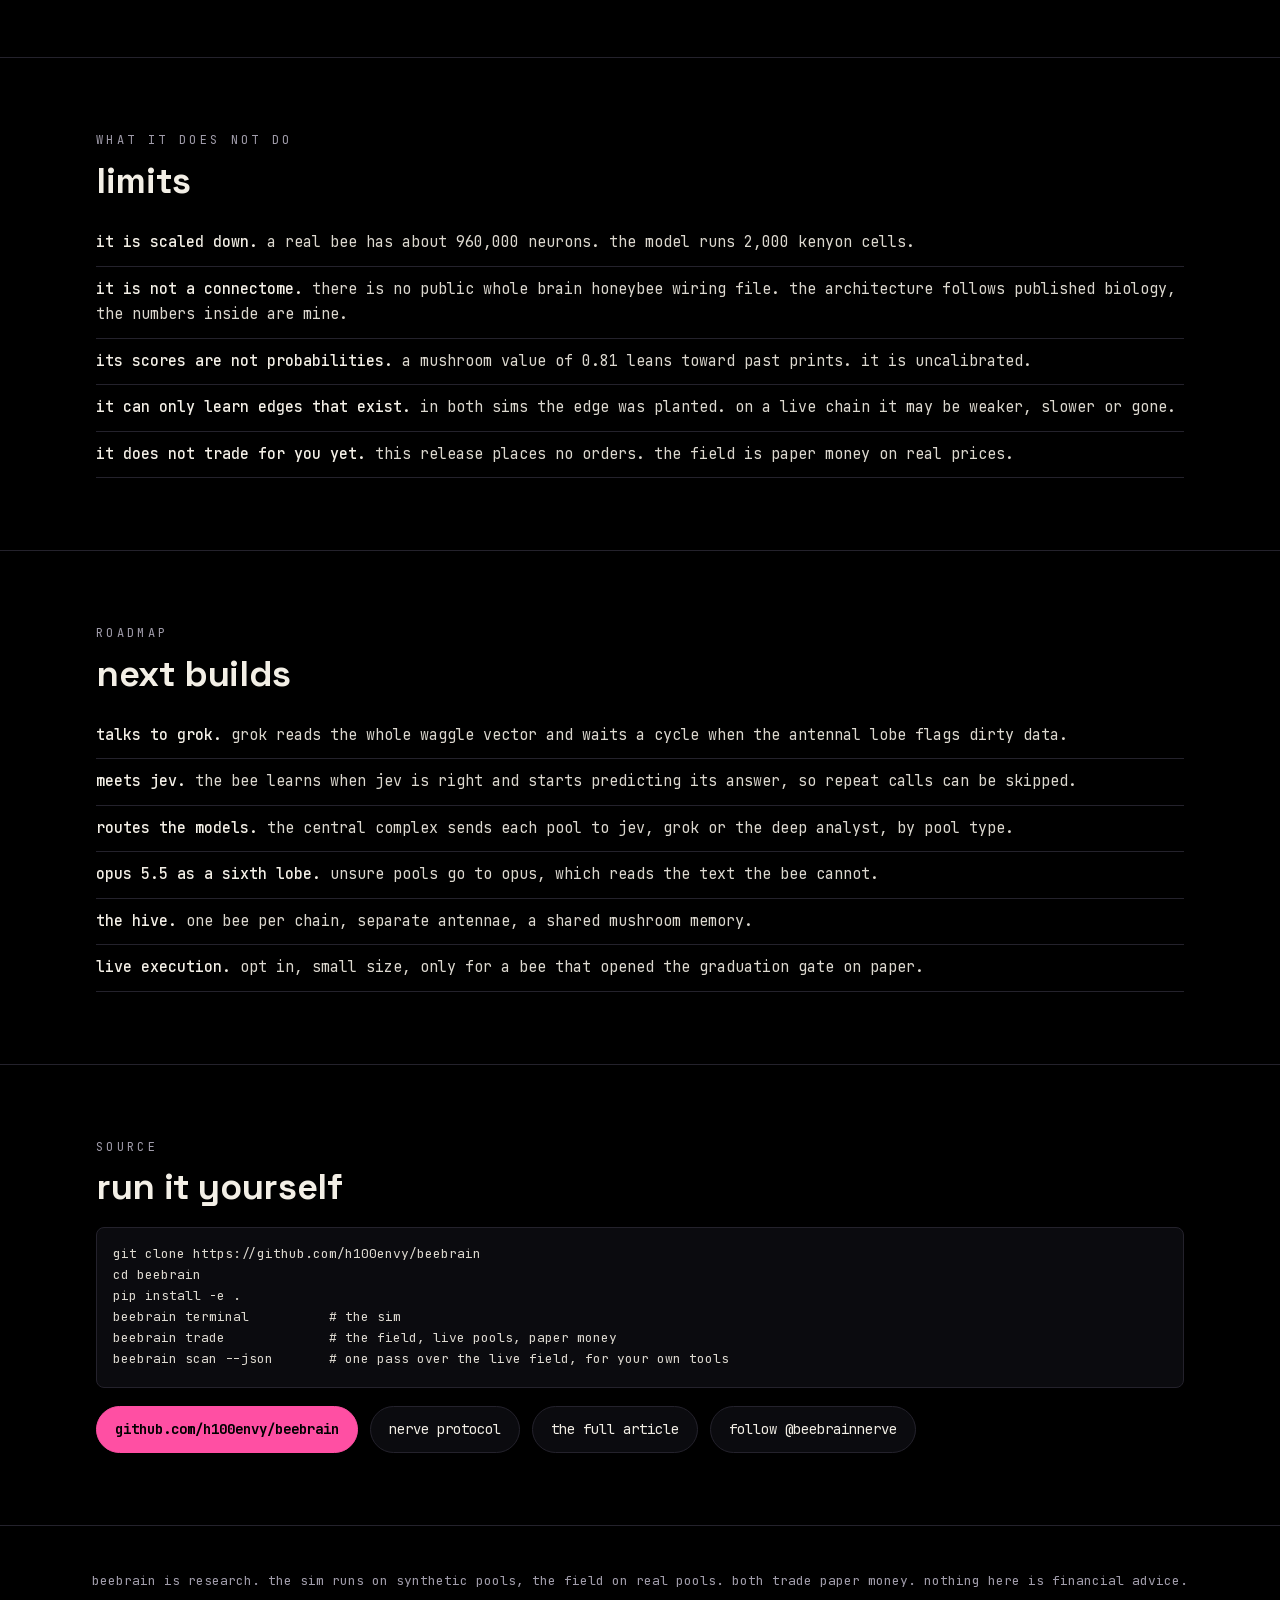
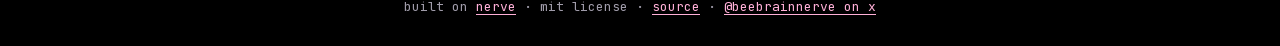
==== commit a66831d5: "field: signals, copy CA, a live ticker on the landing page, and a roadmap the landing page scores li" ====
--- a/web/index.html
+++ b/web/index.html
@@ -6,13 +6,13 @@
 <title>BeeBrain · NERVE</title>
 <meta name="description" content="a honeybee brain, simulated, scoring memecoin pools inside nerve">
 <meta name="theme-color" content="#000000">
-<link rel="canonical" href="https://BEEBRAIN_DOMAIN/">
+<link rel="canonical" href="https://beebrain.pro/">
 <meta property="og:type" content="website">
 <meta property="og:site_name" content="BeeBrain">
 <meta property="og:title" content="BeeBrain · NERVE">
 <meta property="og:description" content="a honeybee brain, simulated, scoring memecoin pools inside nerve">
-<meta property="og:url" content="https://BEEBRAIN_DOMAIN/">
-<meta property="og:image" content="https://BEEBRAIN_DOMAIN/assets/brand/cover.png">
+<meta property="og:url" content="https://beebrain.pro/">
+<meta property="og:image" content="https://beebrain.pro/assets/brand/cover.png">
 <meta property="og:image:width" content="1500">
 <meta property="og:image:height" content="600">
 <meta property="og:image:alt" content="a honeycomb brain with the BeeBrain wordmark">
@@ -20,7 +20,7 @@
 <meta name="twitter:site" content="@beebrainnerve">
 <meta name="twitter:title" content="BeeBrain · NERVE">
 <meta name="twitter:description" content="a honeybee brain, simulated, scoring memecoin pools inside nerve">
-<meta name="twitter:image" content="https://BEEBRAIN_DOMAIN/assets/brand/cover.png">
+<meta name="twitter:image" content="https://beebrain.pro/assets/brand/cover.png">
 <link rel="icon" href="assets/brand/favicon.ico" sizes="any">
 <link rel="icon" type="image/png" sizes="32x32" href="assets/brand/favicon-32.png">
 <link rel="icon" type="image/png" sizes="16x16" href="assets/brand/favicon-16.png">
@@ -66,6 +66,12 @@
       </div>
     </div>
 
+    <div id="ticker" class="ticker" aria-live="polite">
+      <div class="tick-head"><span class="live-dot" aria-hidden="true"></span><b>the bee right now</b><span class="tick-stat">waking up the bee</span></div>
+      <ul class="tick-list"></ul>
+      <a class="tick-cta" href="trade/">race it with $500 of paper →</a>
+    </div>
+
     <div class="film">
       <figure>
         <div class="frame">
@@ -286,6 +292,8 @@
   <p>beebrain is research. the sim runs on synthetic pools, the field on real pools. both trade paper money. nothing here is financial advice.</p>
   <p>built on <a href="https://github.com/h100envy/nerve">nerve</a> · mit license · <a href="https://github.com/h100envy/beebrain">source</a> · <a href="https://x.com/beebrainnerve">@beebrainnerve on x</a></p>
 </footer>
+<script src="trade/bee.js"></script>
+<script src="assets/live.js"></script>
 <script>
   // reduced motion: keep the poster, never start the video
   (function () {
--- a/web/assets/site.css
+++ b/web/assets/site.css
@@ -92,6 +92,29 @@
   .frame .poster { display: block; }
 }
 
+/* live ticker */
+.ticker { margin-top: 34px; border: 1px solid var(--line); border-radius: 12px; padding: 14px 16px; background:
+  linear-gradient(120deg, rgba(255, 79, 163, .08), rgba(157, 124, 255, .06) 50%, rgba(255, 176, 74, .06)); }
+.tick-head { display: flex; align-items: center; gap: 10px; flex-wrap: wrap; font-size: 14px; color: var(--bone); }
+.tick-stat { color: var(--dim); font-size: 12px; margin-left: auto; }
+.live-dot { width: 9px; height: 9px; border-radius: 50%; background: #3fe08a; box-shadow: 0 0 12px #3fe08a; animation: beat 2s infinite; }
+@keyframes beat { 50% { opacity: .4; } }
+.tick-list { list-style: none; margin: 10px 0 6px; padding: 0; min-height: 40px; }
+.tick { display: grid; grid-template-columns: minmax(90px, 1fr) 70px 64px 2.2fr; gap: 10px; align-items: center; font-size: 13px;
+  padding: 7px 4px; border-bottom: 1px solid var(--line); animation: drop .5s ease-out; }
+.tick-sym { color: var(--bone); overflow: hidden; text-overflow: ellipsis; white-space: nowrap; }
+.tick-liq { color: var(--dim); }
+.tick-why { color: var(--dim); font-size: 12px; overflow: hidden; text-overflow: ellipsis; white-space: nowrap; }
+.chip { display: inline-block; font-size: 11px; font-weight: 700; padding: 2px 8px; border-radius: 999px; text-align: center; }
+.chip.v-pass { color: #000; background: var(--green); }
+.chip.v-watch { color: #000; background: var(--amber); }
+.chip.v-skip { color: #fff; background: #4a1a24; }
+.tick.v-pass { box-shadow: inset 3px 0 0 var(--green); }
+@keyframes drop { from { opacity: 0; transform: translateY(-6px); } }
+.tick-cta { font-size: 13px; }
+@media (max-width: 480px) { .tick { grid-template-columns: 1fr 58px 56px; } .tick-why { grid-column: 1 / -1; } }
+@media (prefers-reduced-motion: reduce) { .tick, .live-dot { animation: none; } }
+
 /* blocks */
 .four p { font-size: 17px; margin: 0 0 6px; color: var(--bone); }
 .four p span { color: var(--dim); }
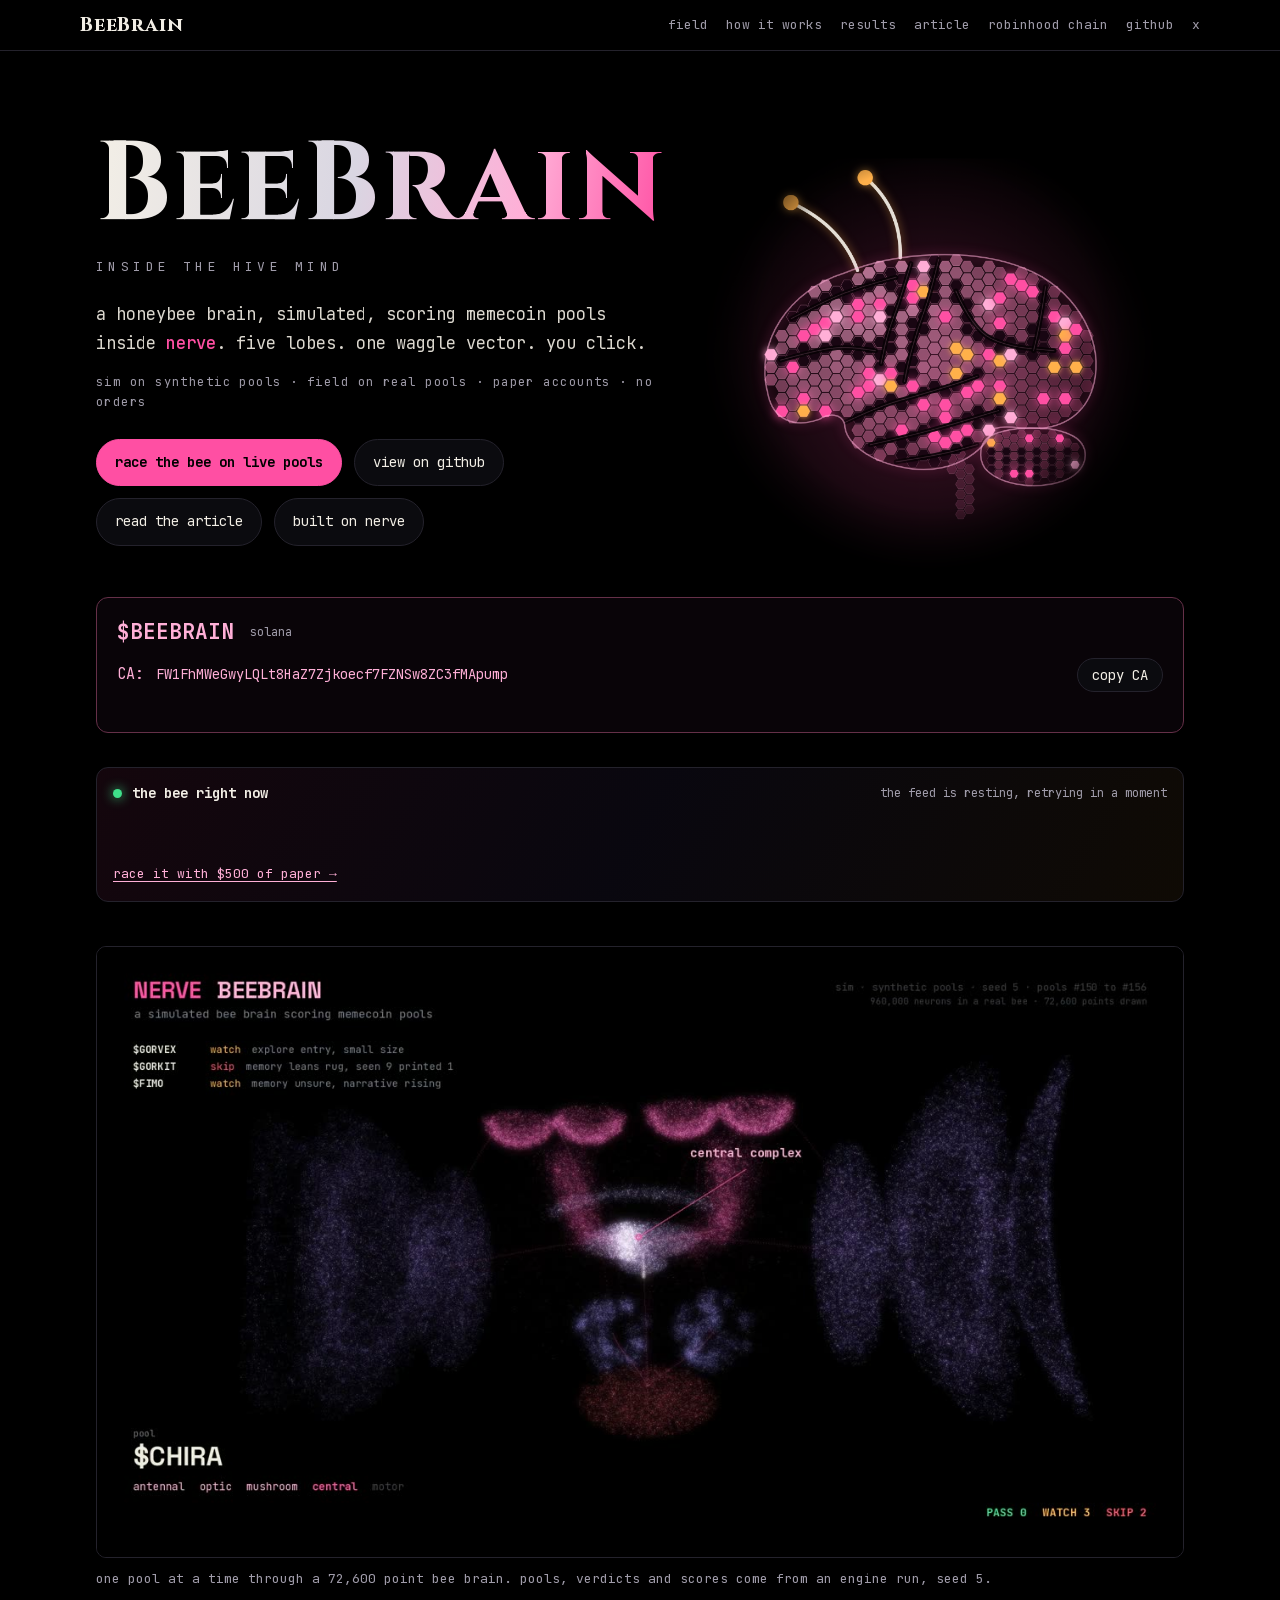
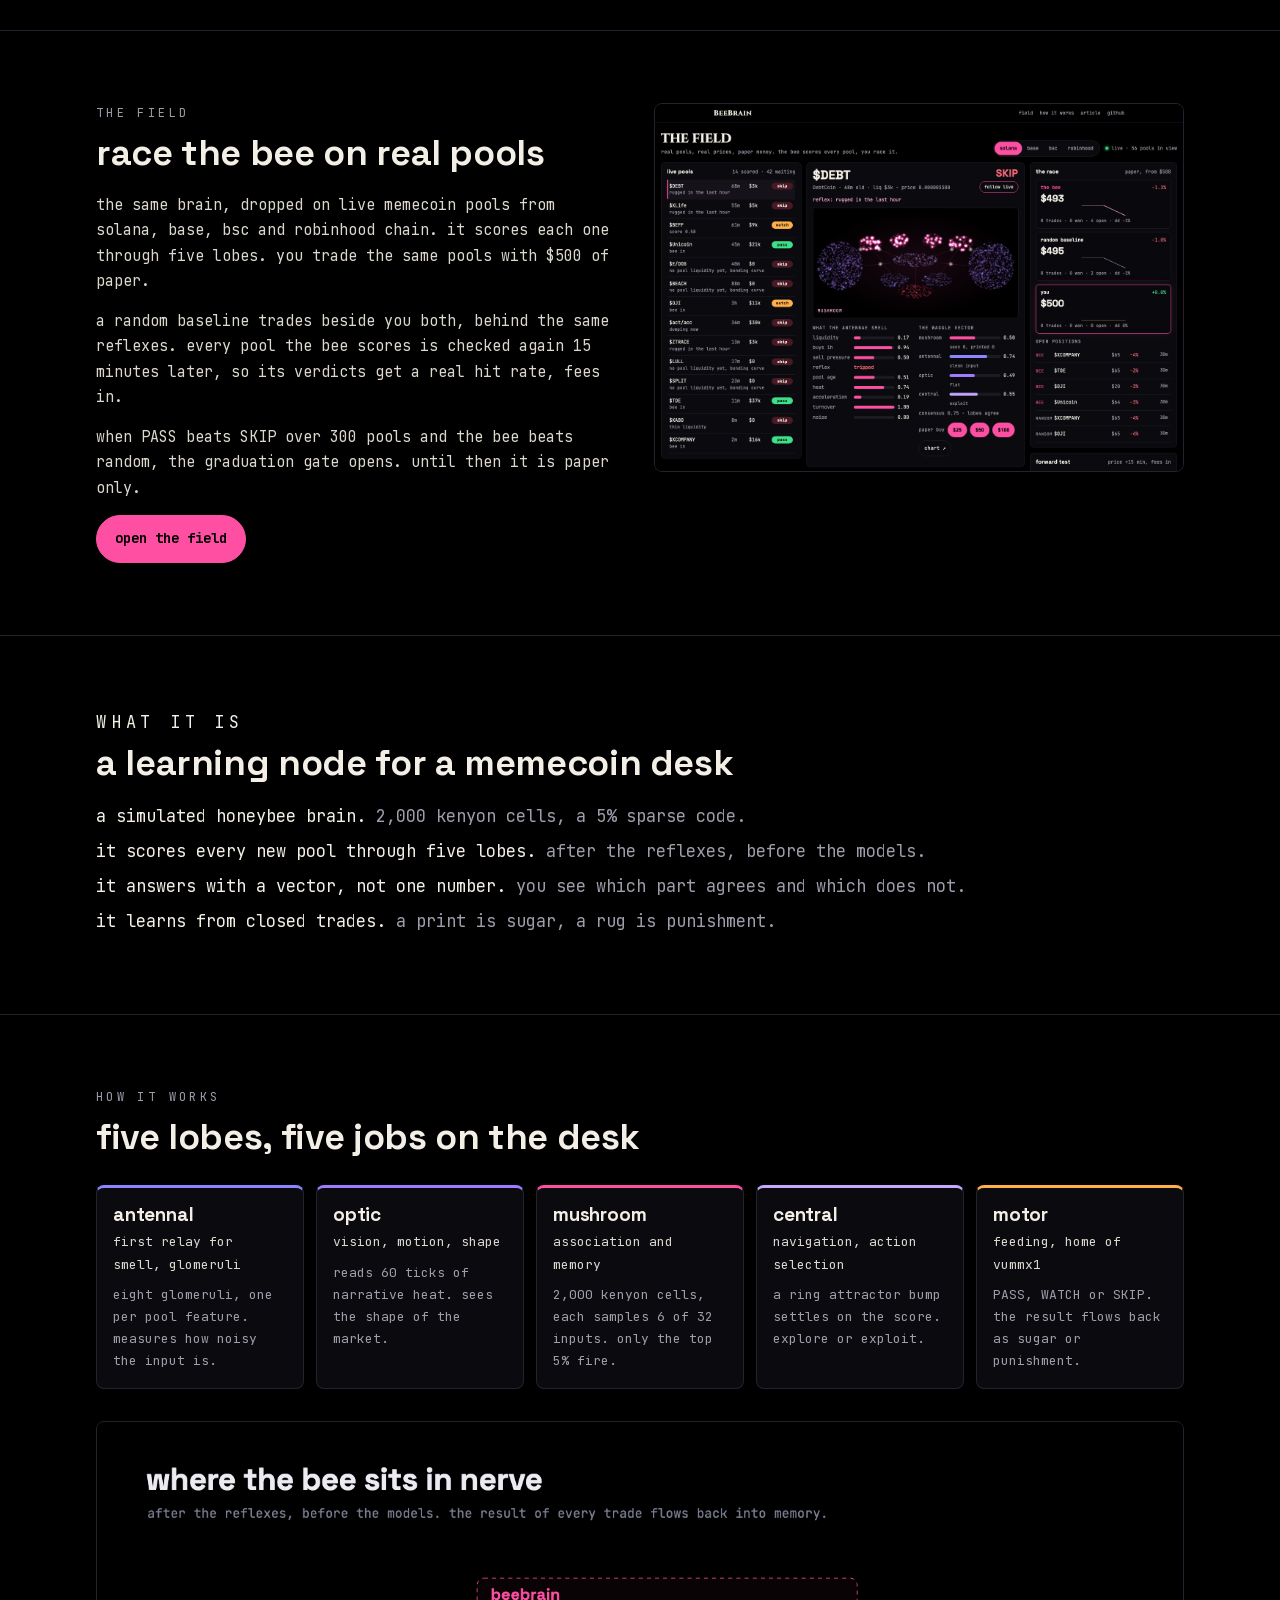
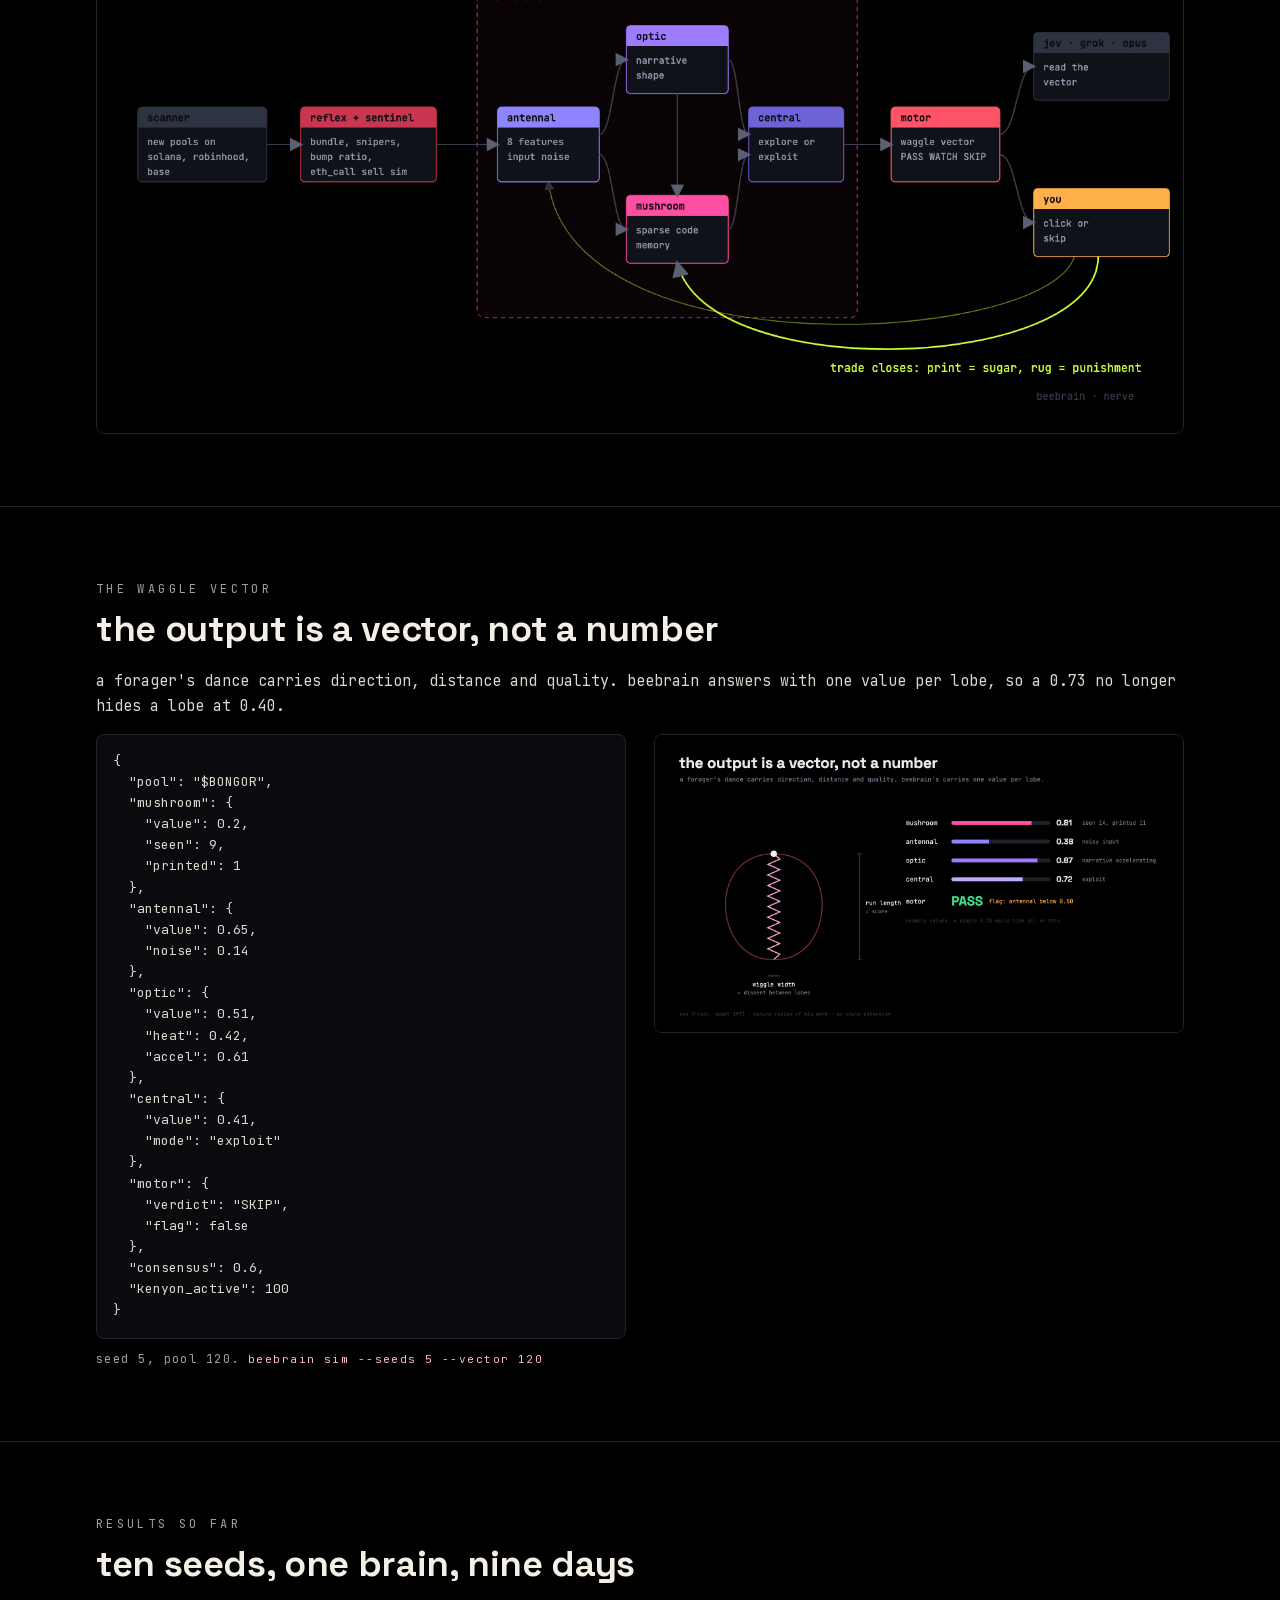
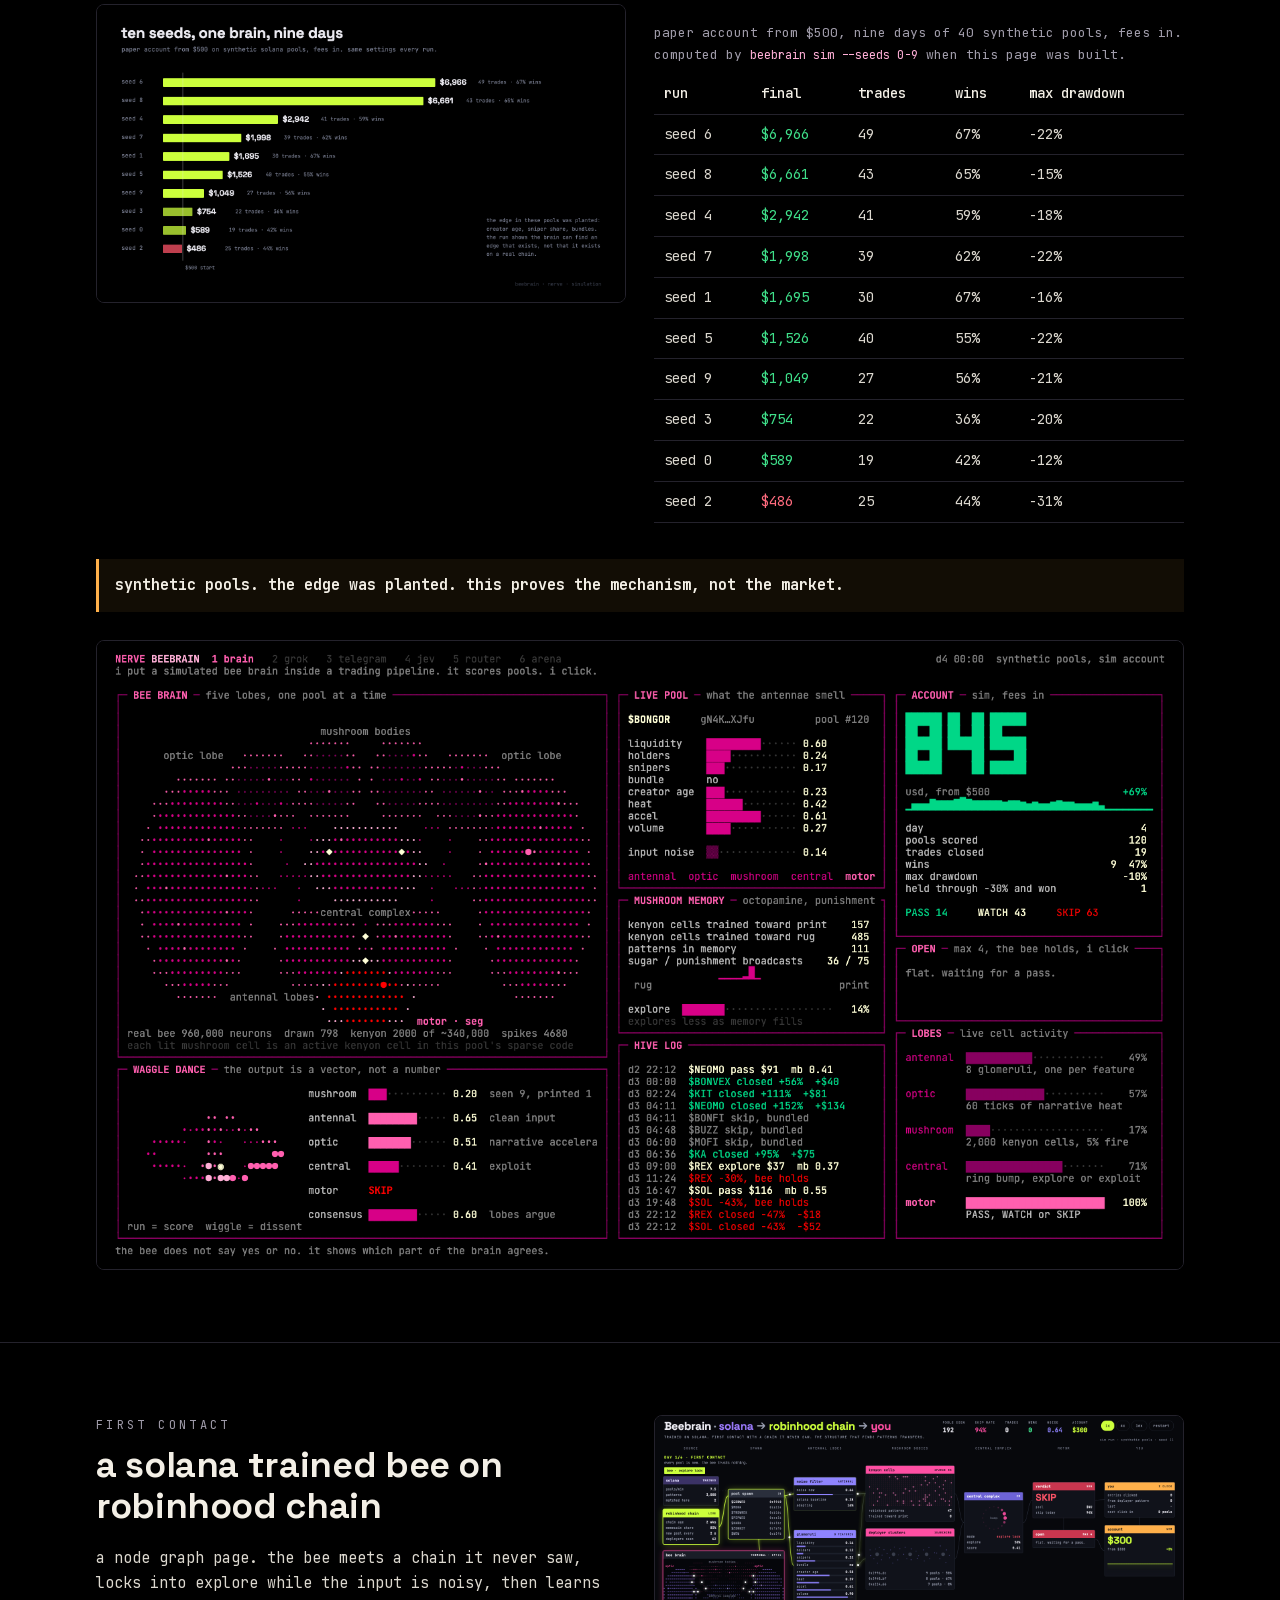
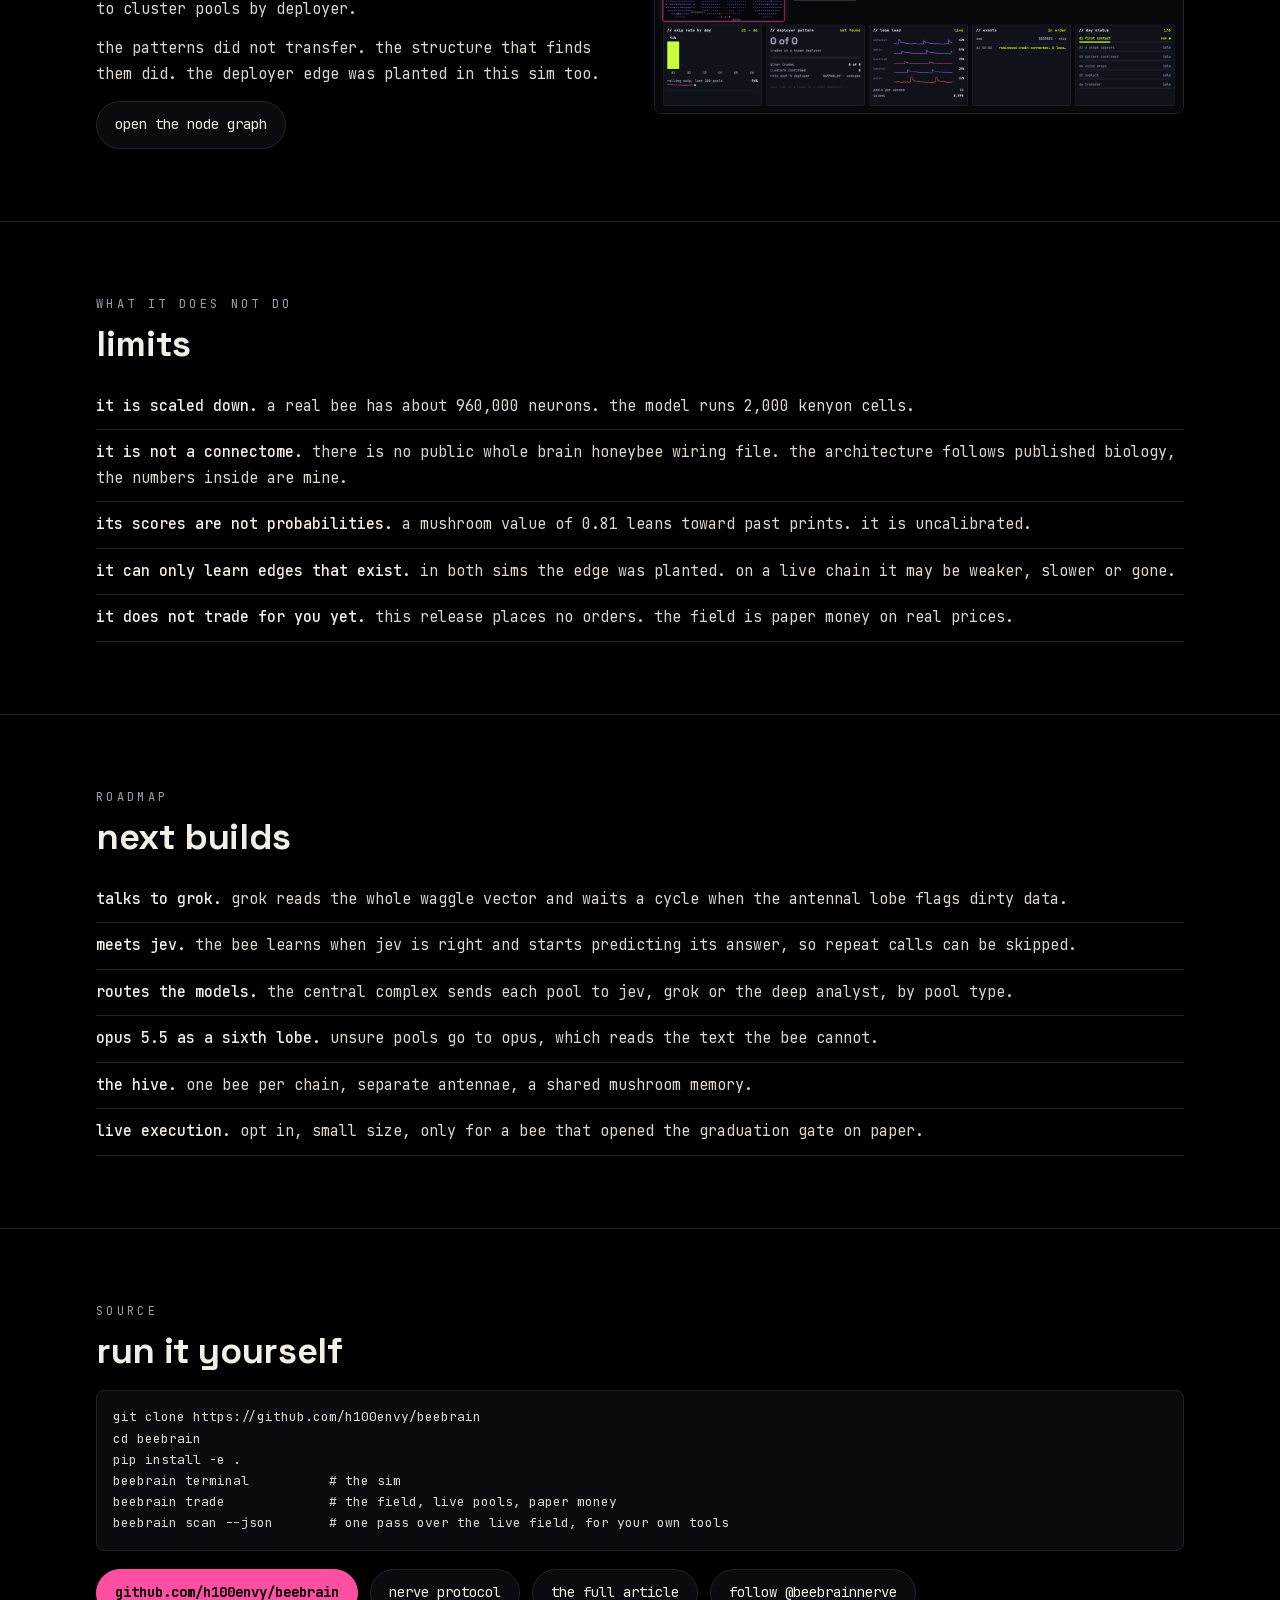
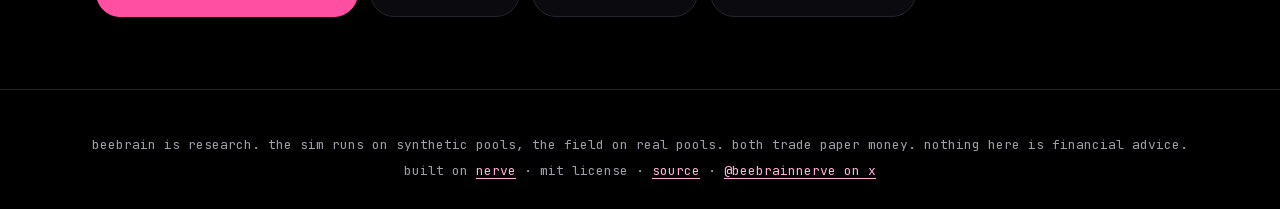
==== commit 8c9f6f19: "Publish Solana token address and launch roadmap" ====
--- a/web/index.html
+++ b/web/index.html
@@ -66,6 +66,15 @@
       </div>
     </div>
 
+    <!-- sim:token -->
+<div class="token-card" aria-label="token contract">
+  <div class="token-heading"><strong>$BEEBRAIN</strong><span>solana</span></div>
+  <div class="token-contract"><span>CA:</span><code id="token-address">FW1FhMWeGwyLQLt8HaZ7Zjkoecf7FZNSw8ZC3fMApump</code>
+    <button class="btn" id="copy-token-ca" type="button">copy CA</button></div>
+  <p class="token-feedback" id="token-feedback" role="status"></p>
+</div>
+<!-- /sim:token -->
+
     <div id="ticker" class="ticker" aria-live="polite">
       <div class="tick-head"><span class="live-dot" aria-hidden="true"></span><b>the bee right now</b><span class="tick-stat">waking up the bee</span></div>
       <ul class="tick-list"></ul>
@@ -294,6 +303,7 @@
 </footer>
 <script src="trade/bee.js"></script>
 <script src="assets/live.js"></script>
+<script src="assets/token.js"></script>
 <script>
   // reduced motion: keep the poster, never start the video
   (function () {
--- a/web/assets/site.css
+++ b/web/assets/site.css
@@ -173,3 +173,16 @@
   .lede { font-size: 15px; }
   .tagline { letter-spacing: .2em; }
 }
+
+/* token identity: compact, readable at mobile widths, no shortened addresses */
+.token-card { margin-top: 28px; padding: 16px 20px; border: 1px solid #653048; border-radius: 12px; background: #090408; }
+.token-heading { display: flex; align-items: center; gap: 16px; flex-wrap: wrap; margin-bottom: 8px; }
+.token-heading strong { color: var(--pink-soft); font-size: 21px; }
+.token-heading span { color: var(--dim); font-size: 12px; }
+.token-contract { display: flex; align-items: center; gap: 12px; }
+.token-contract > span { color: var(--pink-soft); }
+.token-contract code { flex: 1; min-width: 0; overflow-wrap: anywhere; user-select: all; }
+.token-contract button { flex-shrink: 0; font-family: inherit; cursor: pointer; padding: 7px 14px; }
+.token-contract button:disabled { opacity: .4; cursor: default; }
+.token-feedback { min-height: 1.5em; margin: 6px 0 0; font-size: 12px; color: var(--dim); }
+@media (max-width: 480px) { .token-card { padding: 14px; } .token-contract { flex-wrap: wrap; } .token-contract code { flex-basis: 80%; } }
